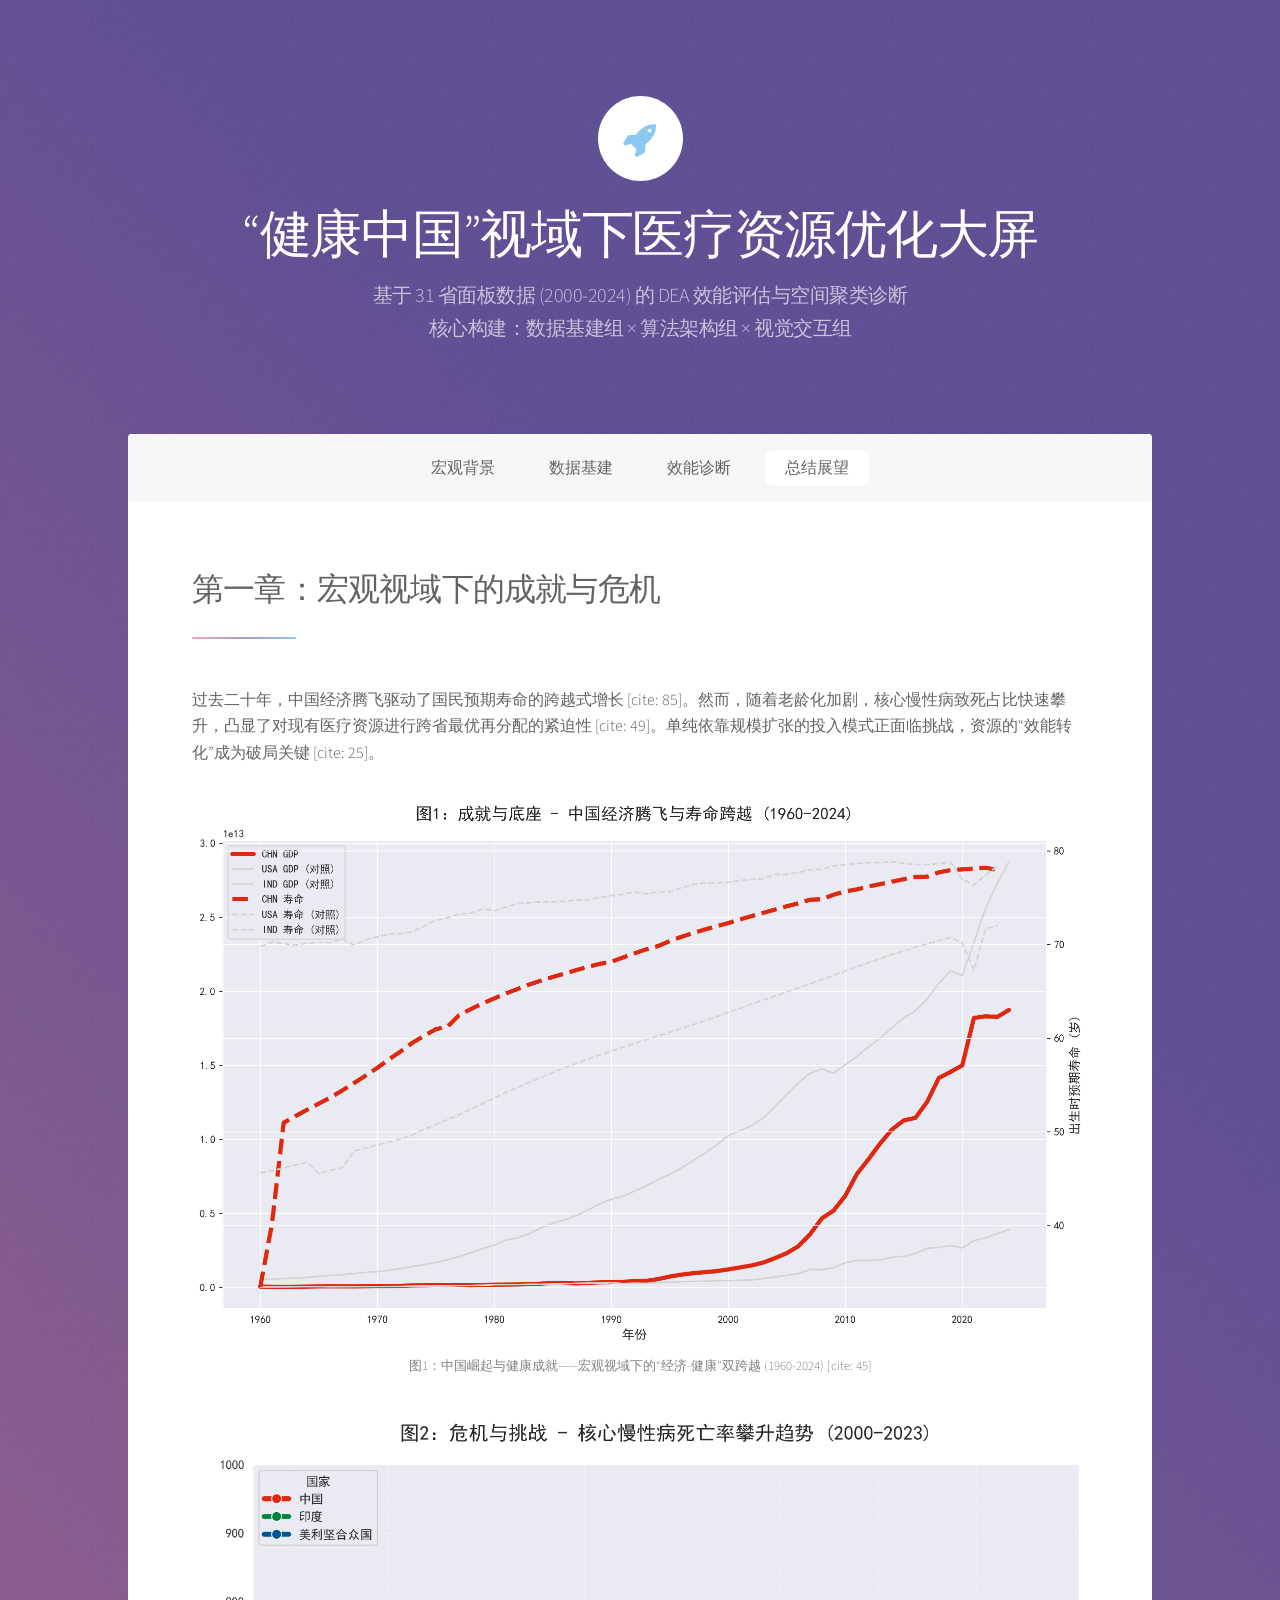
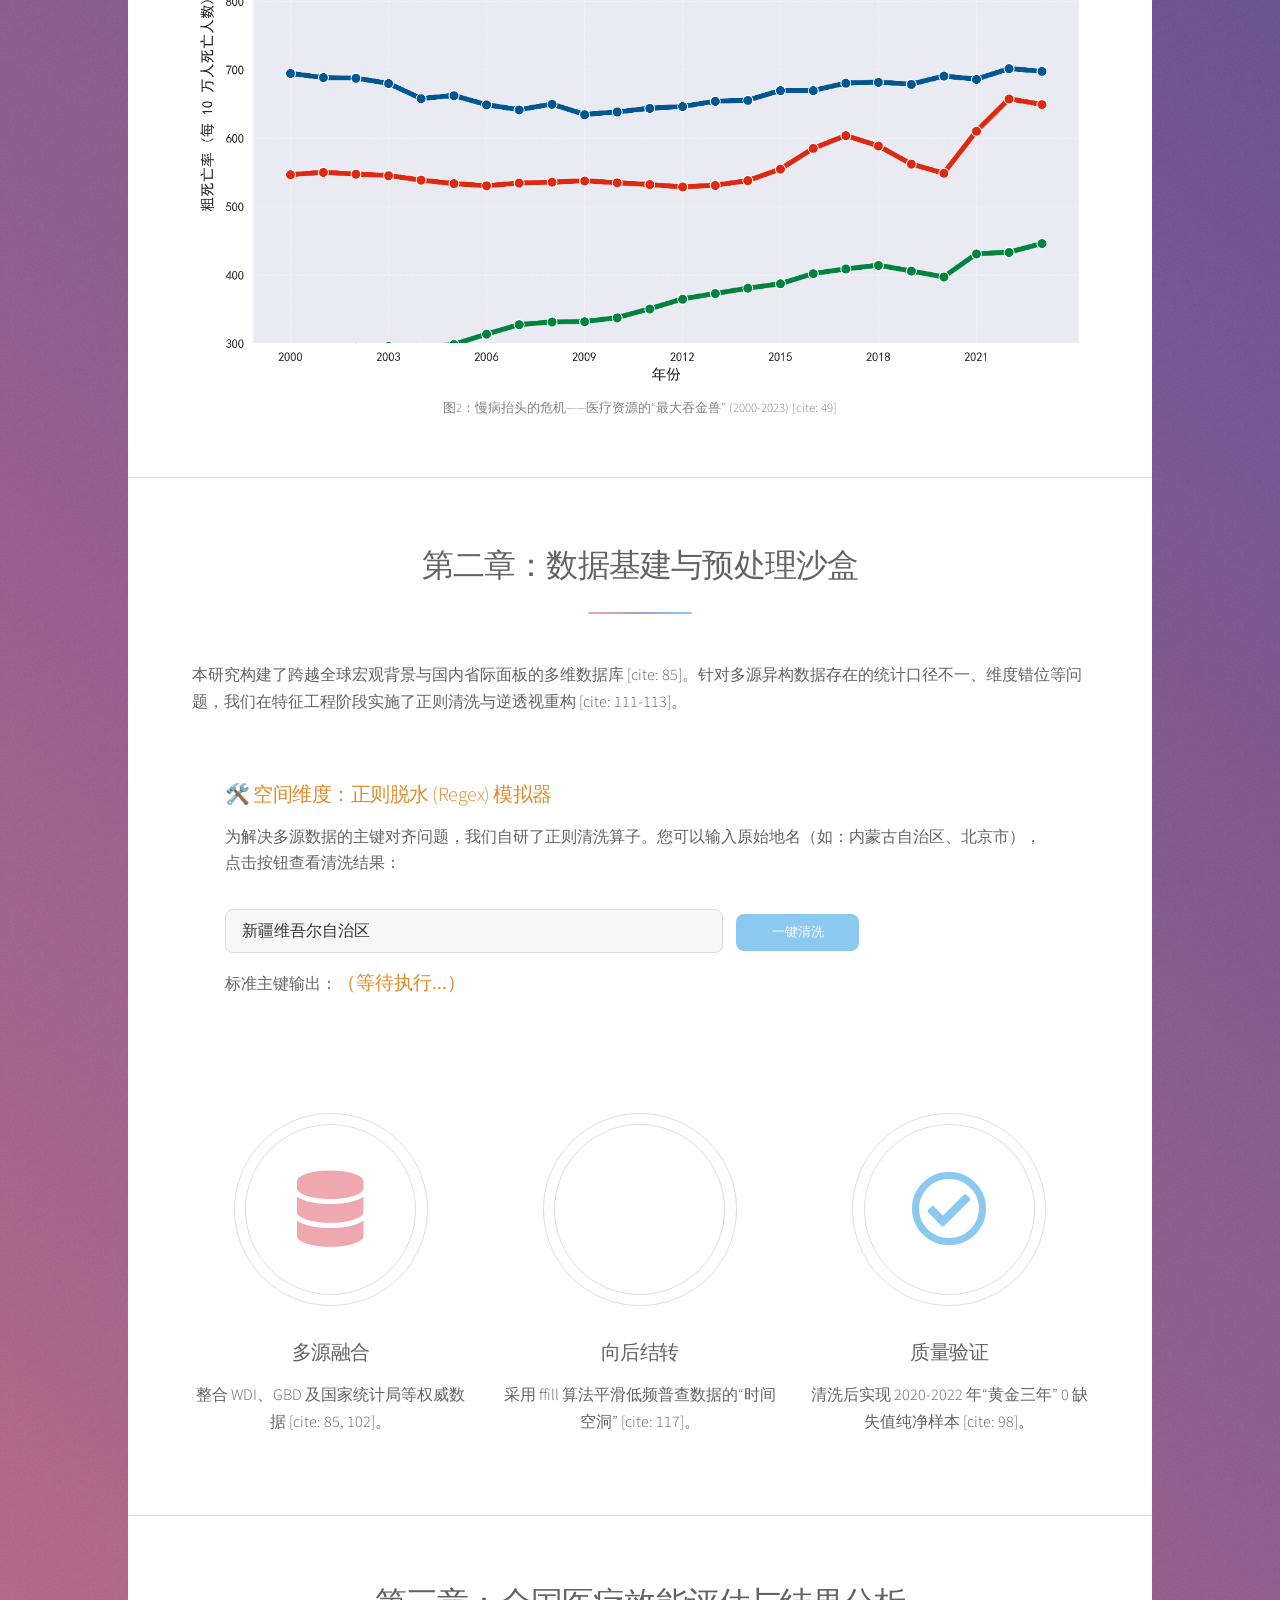
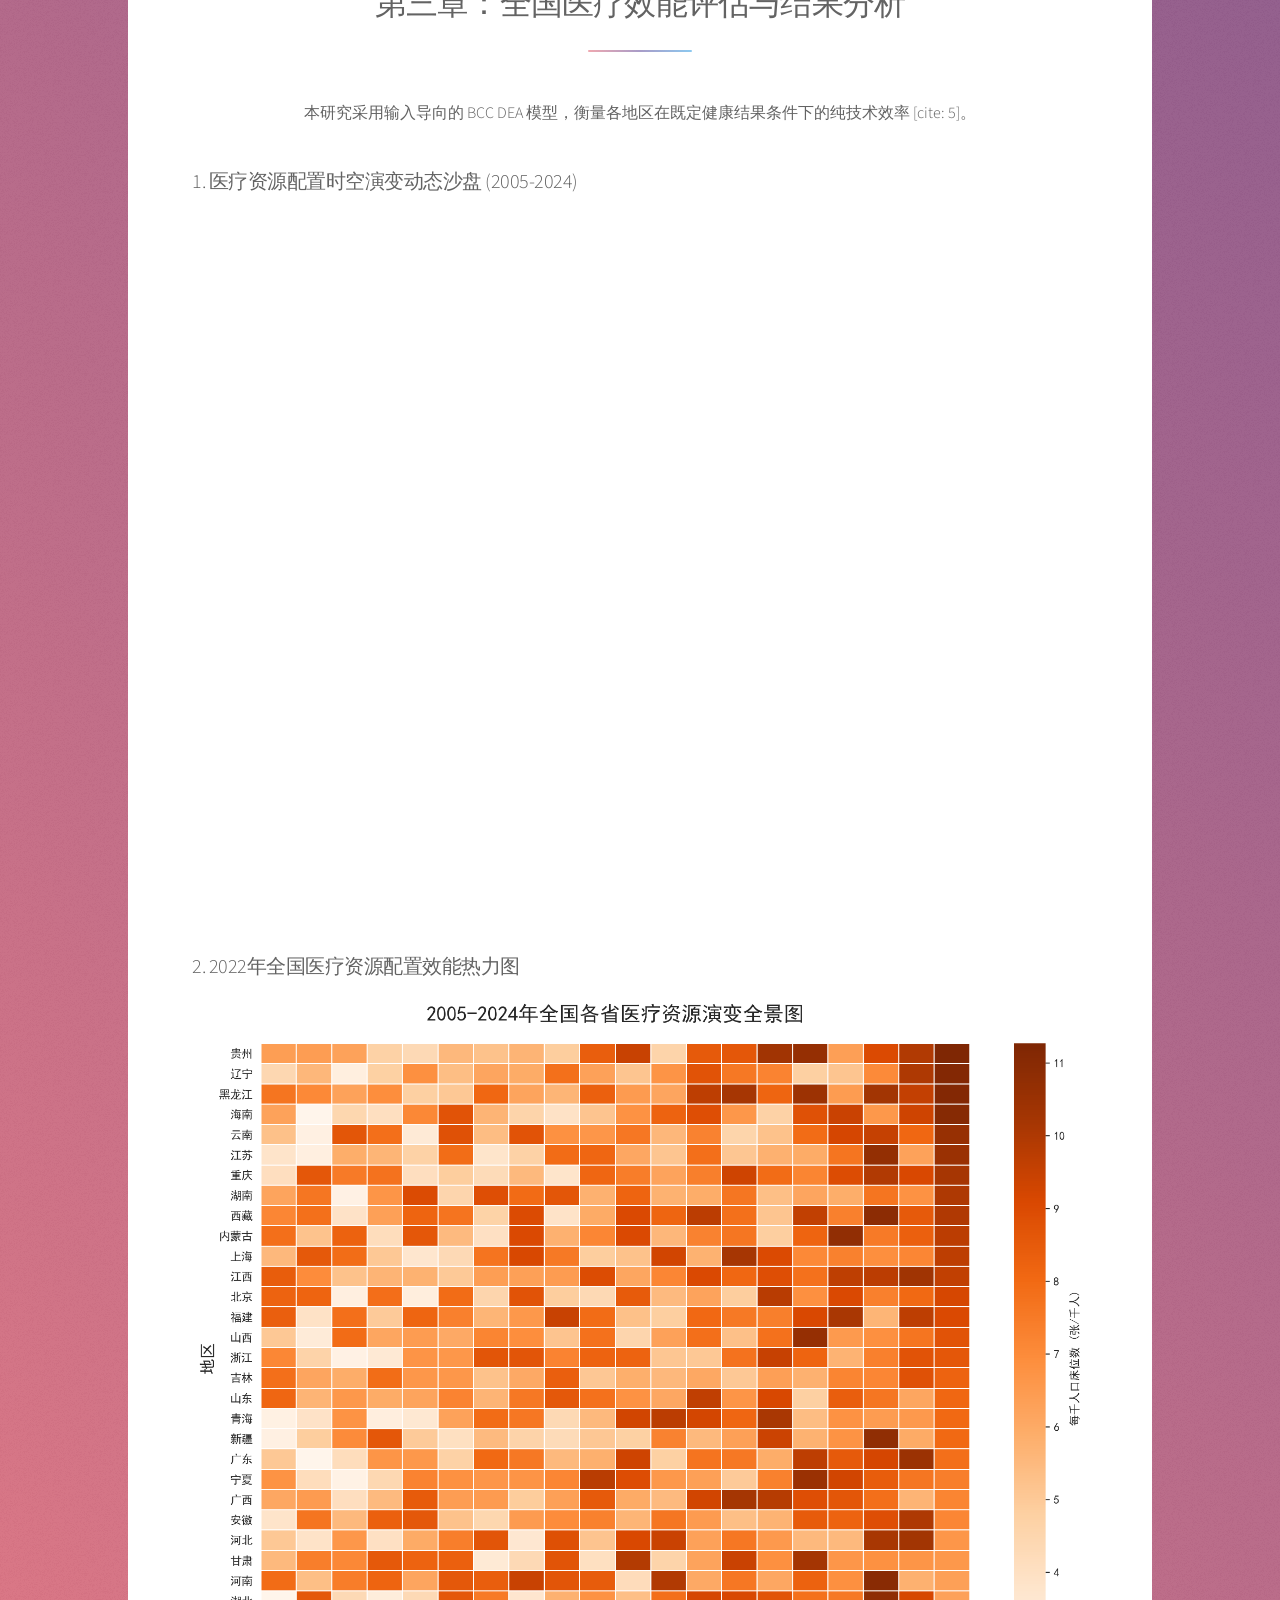
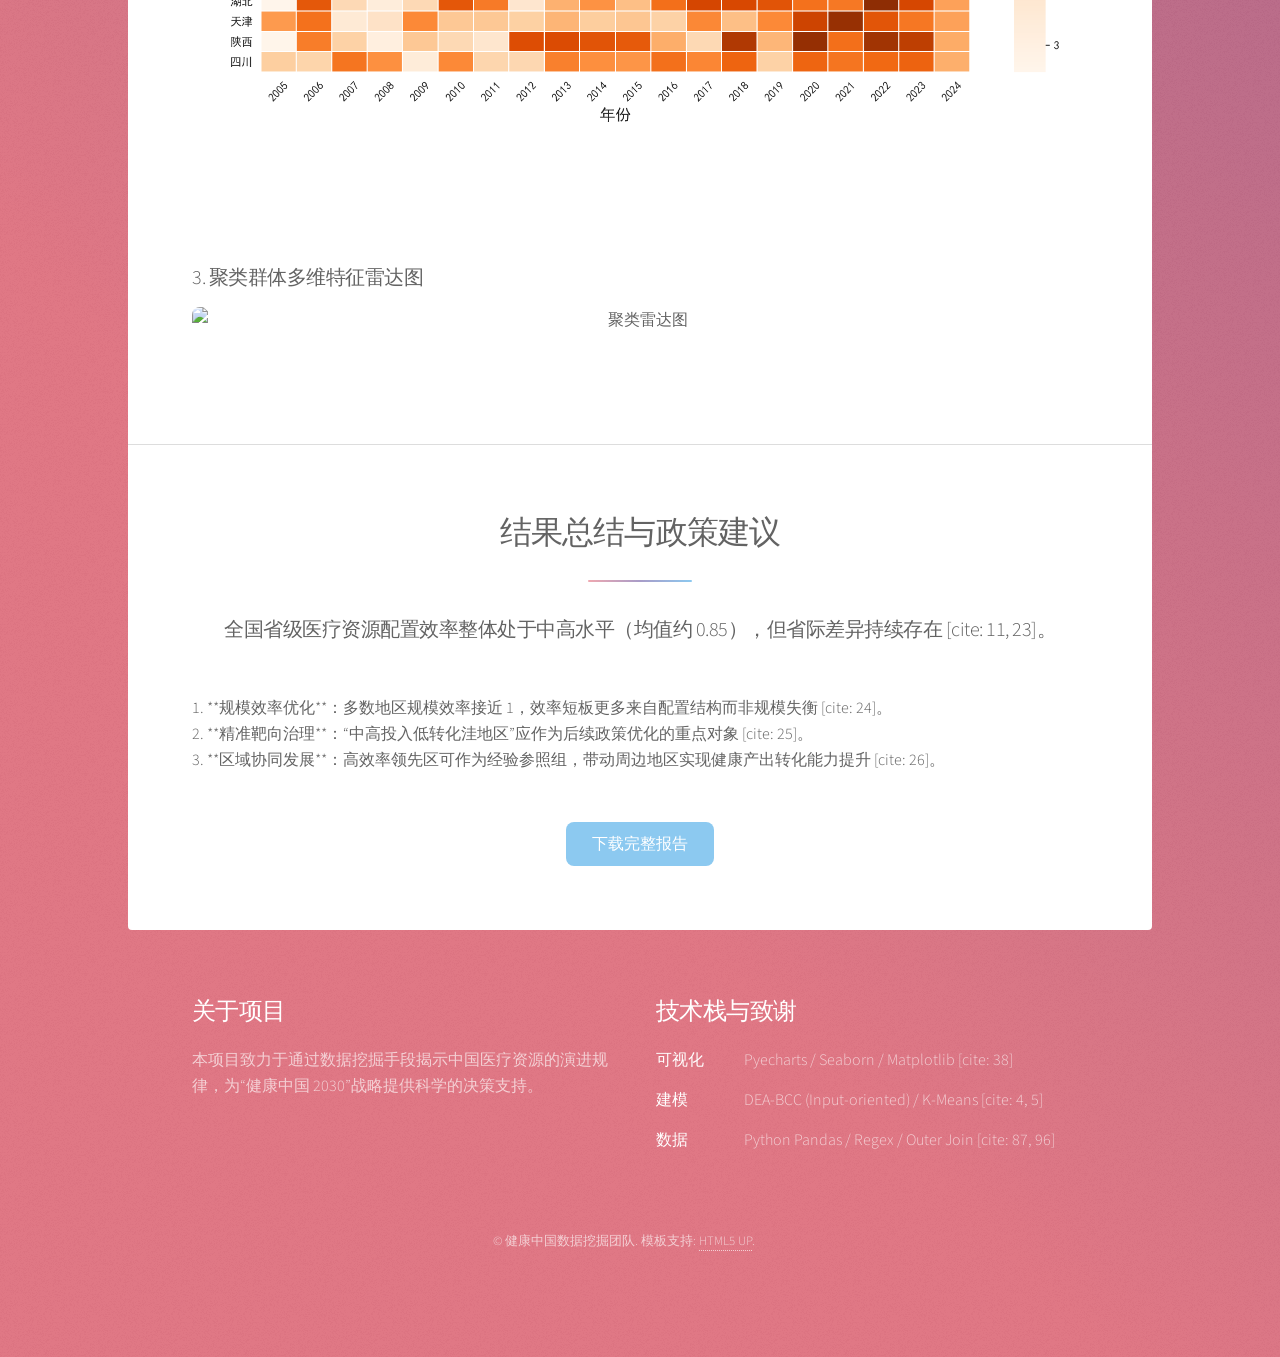
==== index.html @ 1adeb813 "Update index.html" ====
<!DOCTYPE HTML>
<html>
	<head>
		<title>“健康中国”医疗资源时空演变与效能大屏</title>
		<meta charset="utf-8" />
		<meta name="viewport" content="width=device-width, initial-scale=1, user-scalable=no" />
		<link rel="stylesheet" href="assets/css/main.css" />
		<noscript><link rel="stylesheet" href="assets/css/noscript.css" /></noscript>
	</head>
	<body class="is-preload">

		<div id="wrapper">

				<header id="header" class="alt">
						<span class="logo"><img src="images/logo.svg" alt="" /></span>
						<h1>“健康中国”视域下医疗资源优化大屏</h1>
						<p>基于 31 省面板数据 (2000-2024) 的 DEA 效能评估与空间聚类诊断<br />
						核心构建：数据基建组 × 算法架构组 × 视觉交互组</p>
					</header>

				<nav id="nav">
						<ul>
							<li><a href="#intro" class="active">宏观背景</a></li>
							<li><a href="#first">数据基建</a></li>
							<li><a href="#second">效能诊断</a></li>
							<li><a href="#cta">总结展望</a></li>
						</ul>
					</nav>

				<div id="main">

						<section id="intro" class="main">
								<header class="major">
									<h2>第一章：宏观视域下的成就与危机</h2>
								</header>
								<p>过去二十年，中国经济腾飞驱动了国民预期寿命的跨越式增长 [cite: 85]。然而，随着老龄化加剧，核心慢性病致死占比快速攀升，凸显了对现有医疗资源进行跨省最优再分配的紧迫性 [cite: 49]。单纯依靠规模扩张的投入模式正面临挑战，资源的“效能转化”成为破局关键 [cite: 25]。</p>
								
								<span class="image fit" style="margin-bottom: 0.5em;"><img src="images/picture1_achievement_foundation_final.png" alt="中国经济腾飞与寿命跨越" /></span>
								<p style="font-size: 0.8em; color: gray; text-align: center; margin-bottom: 3em;">图1：中国崛起与健康成就——宏观视域下的“经济-健康”双跨越 (1960-2024) [cite: 45]</p>
								
								<span class="image fit" style="margin-bottom: 0.5em;"><img src="images/picture2_final.png" alt="慢病占比趋势" /></span>
								<p style="font-size: 0.8em; color: gray; text-align: center;">图2：慢病抬头的危机——医疗资源的“最大吞金兽” (2000-2023) [cite: 49]</p>
							</section>

						<section id="first" class="main special">
								<header class="major">
									<h2>第二章：数据基建与预处理沙盒</h2>
								</header>
								<p style="text-align: left;">本研究构建了跨越全球宏观背景与国内省际面板的多维数据库 [cite: 85]。针对多源异构数据存在的统计口径不一、维度错位等问题，我们在特征工程阶段实施了正则清洗与逆透视重构 [cite: 111-113]。</p>
								
								<div style="background: rgba(255,255,255,0.05); padding: 2em; border-radius: 8px; text-align: left; border: 1px solid rgba(255,255,255,0.1); margin-bottom: 3em;">
									<h3 style="color: #e28a2b;">🛠️ 空间维度：正则脱水 (Regex) 模拟器</h3>
									<p>为解决多源数据的主键对齐问题，我们自研了正则清洗算子。您可以输入原始地名（如：内蒙古自治区、北京市），点击按钮查看清洗结果：</p>
									<input type="text" id="regionInput" value="新疆维吾尔自治区" style="width: 60%; display: inline-block; margin-right: 10px; color: #333;">
									<button onclick="cleanRegion()" class="button primary">一键清洗</button>
									<p style="margin-top: 15px;">标准主键输出：<strong id="regionOutput" style="color: #e28a2b; font-size: 1.2em;">（等待执行...）</strong></p>
								</div>
								<script>
									function cleanRegion() {
										let input = document.getElementById('regionInput').value;
										let output = input.replace(/(维吾尔|壮族|回族)?(自治区|省|市)$/, '');
										document.getElementById('regionOutput').innerText = output;
									}
								</script>

								<ul class="features">
									<li>
										<span class="icon solid major style1 fa-database"></span>
										<h3>多源融合</h3>
										<p>整合 WDI、GBD 及国家统计局等权威数据 [cite: 85, 102]。</p>
									</li>
									<li>
										<span class="icon major style3 fa-broom"></span>
										<h3>向后结转</h3>
										<p>采用 ffill 算法平滑低频普查数据的“时间空洞” [cite: 117]。</p>
									</li>
									<li>
										<span class="icon major style5 fa-check-circle"></span>
										<h3>质量验证</h3>
										<p>清洗后实现 2020-2022 年“黄金三年” 0 缺失值纯净样本 [cite: 98]。</p>
									</li>
								</ul>
							</section>

						<section id="second" class="main special">
								<header class="major">
									<h2>第三章：全国医疗效能评估与结果分析</h2>
								</header>
								<p>本研究采用输入导向的 BCC DEA 模型，衡量各地区在既定健康结果条件下的纯技术效率 [cite: 5]。</p>

								<h3 style="text-align: left; margin-top: 2em;">1. 医疗资源配置时空演变动态沙盘 (2005-2024)</h3>
								<p style="text-align: left; font-size: 0.9em; color: rgba(255,255,255,0.6);">注：请点击下方播放按钮查看近二十年各省卫生人员与床位配置的扩张轨迹 [cite: 63, 71]。</p>
								<iframe src="picture3_dynamic_map.html" width="100%" height="600px" style="border: 1px solid rgba(255,255,255,0.1); border-radius: 8px;"></iframe>

								<h3 style="text-align: left; margin-top: 4em;">2. 2022年全国医疗资源配置效能热力图</h3>
								<span class="image fit"><img src="images/medical_resource_heatmap.png" alt="全国效能热力地图" /></span>
								<p style="font-size: 0.8em; color: rgba(255,255,255,0.6); text-align: center;">图5：全国各省医疗卫生资源配置效能热力地图 [cite: 78]</p>

								<h3 style="text-align: left; margin-top: 4em;">3. 聚类群体多维特征雷达图</h3>
								<span class="image fit"><img src="images/Chart5_cluster_radar_colored.jpg" alt="聚类雷达图" /></span>
								<p style="font-size: 0.8em; color: rgba(255,255,255,0.6); text-align: center;">图6：各聚类群体医疗资源效能多维特征对比雷达图 [cite: 82]</p>
							</section>

						<section id="cta" class="main special">
								<header class="major">
									<h2>结果总结与政策建议</h2>
									<p>全国省级医疗资源配置效率整体处于中高水平（均值约 0.85），但省际差异持续存在 [cite: 11, 23]。</p>
								</header>
								<p style="text-align: left;">1. **规模效率优化**：多数地区规模效率接近 1，效率短板更多来自配置结构而非规模失衡 [cite: 24]。<br />
								   2. **精准靶向治理**：“中高投入低转化洼地区”应作为后续政策优化的重点对象 [cite: 25]。<br />
								   3. **区域协同发展**：高效率领先区可作为经验参照组，带动周边地区实现健康产出转化能力提升 [cite: 26]。</p>
								<footer class="major">
									<ul class="actions special">
										<li><a href="#" class="button primary">下载完整报告</a></li>
									</ul>
								</footer>
							</section>

					</div>

				<footer id="footer">
						<section>
							<h2>关于项目</h2>
							<p>本项目致力于通过数据挖掘手段揭示中国医疗资源的演进规律，为“健康中国 2030”战略提供科学的决策支持。</p>
						</section>
						<section>
							<h2>技术栈与致谢</h2>
							<dl class="alt">
								<dt>可视化</dt>
								<dd>Pyecharts / Seaborn / Matplotlib [cite: 38]</dd>
								<dt>建模</dt>
								<dd>DEA-BCC (Input-oriented) / K-Means [cite: 4, 5]</dd>
								<dt>数据</dt>
								<dd>Python Pandas / Regex / Outer Join [cite: 87, 96]</dd>
							</dl>
						</section>
						<p class="copyright">&copy; 健康中国数据挖掘团队. 模板支持: <a href="https://html5up.net">HTML5 UP</a>.</p>
					</footer>

			</div>

		<script src="assets/js/jquery.min.js"></script>
			<script src="assets/js/jquery.scrollex.min.js"></script>
			<script src="assets/js/jquery.scrolly.min.js"></script>
			<script src="assets/js/browser.min.js"></script>
			<script src="assets/js/breakpoints.min.js"></script>
			<script src="assets/js/util.js"></script>
			<script src="assets/js/main.js"></script>

	</body>
</html>
---- assets/css/main.css ----
@import url(fontawesome-all.min.css);
@import 'https://fonts.googleapis.com/css?family=Source+Sans+Pro:300,400';

/*
	Stellar by HTML5 UP
	html5up.net | @ajlkn
	Free for personal and commercial use under the CCA 3.0 license (html5up.net/license)
*/

html, body, div, span, applet, object,
iframe, h1, h2, h3, h4, h5, h6, p, blockquote,
pre, a, abbr, acronym, address, big, cite,
code, del, dfn, em, img, ins, kbd, q, s, samp,
small, strike, strong, sub, sup, tt, var, b,
u, i, center, dl, dt, dd, ol, ul, li, fieldset,
form, label, legend, table, caption, tbody,
tfoot, thead, tr, th, td, article, aside,
canvas, details, embed, figure, figcaption,
footer, header, hgroup, menu, nav, output, ruby,
section, summary, time, mark, audio, video {
	margin: 0;
	padding: 0;
	border: 0;
	font-size: 100%;
	font: inherit;
	vertical-align: baseline;}

article, aside, details, figcaption, figure,
footer, header, hgroup, menu, nav, section {
	display: block;}

body {
	line-height: 1;
}

ol, ul {
	list-style: none;
}

blockquote, q {
	quotes: none;
}

	blockquote:before, blockquote:after, q:before, q:after {
		content: '';
		content: none;
	}

table {
	border-collapse: collapse;
	border-spacing: 0;
}

body {
	-webkit-text-size-adjust: none;
}

mark {
	background-color: transparent;
	color: inherit;
}

input::-moz-focus-inner {
	border: 0;
	padding: 0;
}

input, select, textarea {
	-moz-appearance: none;
	-webkit-appearance: none;
	-ms-appearance: none;
	appearance: none;
}

/* Basic */

	@-ms-viewport {
		width: device-width;
	}

	body {
		-ms-overflow-style: scrollbar;
	}

	@media screen and (max-width: 480px) {

		html, body {
			min-width: 320px;
		}

	}

	html {
		box-sizing: border-box;
	}

	*, *:before, *:after {
		box-sizing: inherit;
	}

	body {
		background-color: #935d8c;
		background-image: url("images/overlay.png"), -moz-linear-gradient(45deg, #e37682 15%, #5f4d93 85%);
		background-image: url("images/overlay.png"), -webkit-linear-gradient(45deg, #e37682 15%, #5f4d93 85%);
		background-image: url("images/overlay.png"), -ms-linear-gradient(45deg, #e37682 15%, #5f4d93 85%);
		background-image: url("images/overlay.png"), linear-gradient(45deg, #e37682 15%, #5f4d93 85%);
	}

		body.is-preload *, body.is-preload *:before, body.is-preload *:after {
			-moz-animation: none !important;
			-webkit-animation: none !important;
			-ms-animation: none !important;
			animation: none !important;
			-moz-transition: none !important;
			-webkit-transition: none !important;
			-ms-transition: none !important;
			transition: none !important;
		}

/* Type */

	body {
		background-color: #935d8c;
		color: rgba(255, 255, 255, 0.65);
	}

	body, input, select, textarea {
		font-family: "Source Sans Pro", Helvetica, sans-serif;
		font-size: 17pt;
		font-weight: 300;
		line-height: 1.65;
	}

		@media screen and (max-width: 1680px) {

			body, input, select, textarea {
				font-size: 14pt;
			}

		}

		@media screen and (max-width: 1280px) {

			body, input, select, textarea {
				font-size: 12pt;
			}

		}

		@media screen and (max-width: 360px) {

			body, input, select, textarea {
				font-size: 11pt;
			}

		}

	a {
		-moz-transition: color 0.2s ease, border-bottom 0.2s ease;
		-webkit-transition: color 0.2s ease, border-bottom 0.2s ease;
		-ms-transition: color 0.2s ease, border-bottom 0.2s ease;
		transition: color 0.2s ease, border-bottom 0.2s ease;
		text-decoration: none;
		border-bottom: dotted 1px;
		color: inherit;
	}

		a:hover {
			border-bottom-color: transparent;
		}

	strong, b {
		font-weight: 400;
	}

	em, i {
		font-style: italic;
	}

	p {
		margin: 0 0 2em 0;
	}

		p.content {
			-moz-columns: 20em 2;
			-webkit-columns: 20em 2;
			-ms-columns: 20em 2;
			columns: 20em 2;
			-moz-column-gap: 2em;
			-webkit-column-gap: 2em;
			-ms-column-gap: 2em;
			column-gap: 2em;
			text-align: justify;
		}

	h1, h2, h3, h4, h5, h6 {
		font-weight: 300;
		line-height: 1.5;
		margin: 0 0 0.7em 0;
		letter-spacing: -0.025em;
	}

		h1 a, h2 a, h3 a, h4 a, h5 a, h6 a {
			color: inherit;
			text-decoration: none;
		}

	h1 {
		font-size: 2.5em;
		line-height: 1.2;
	}

	h2 {
		font-size: 1.5em;
	}

	h3 {
		font-size: 1.25em;
	}

	h4 {
		font-size: 1.1em;
	}

	h5 {
		font-size: 0.9em;
	}

	h6 {
		font-size: 0.7em;
	}

	@media screen and (max-width: 736px) {

		h1 {
			font-size: 2em;
		}

	}

	sub {
		font-size: 0.8em;
		position: relative;
		top: 0.5em;
	}

	sup {
		font-size: 0.8em;
		position: relative;
		top: -0.5em;
	}

	blockquote {
		border-left: solid 4px;
		font-style: italic;
		margin: 0 0 2em 0;
		padding: 0.5em 0 0.5em 2em;
	}

	code {
		border-radius: 8px;
		border: solid 1px;
		font-family: "Courier New", monospace;
		font-size: 0.9em;
		margin: 0 0.25em;
		padding: 0.25em 0.65em;
	}

	pre {
		-webkit-overflow-scrolling: touch;
		font-family: "Courier New", monospace;
		font-size: 0.9em;
		margin: 0 0 2em 0;
	}

		pre code {
			display: block;
			line-height: 1.75;
			padding: 1em 1.5em;
			overflow-x: auto;
		}

	hr {
		border: 0;
		border-bottom: solid 1px;
		margin: 2em 0;
	}

		hr.major {
			margin: 3em 0;
		}

	.align-left {
		text-align: left;
	}

	.align-center {
		text-align: center;
	}

	.align-right {
		text-align: right;
	}

	input, select, textarea {
		color: #ffffff;
	}

	a:hover {
		color: #ffffff;
	}

	strong, b {
		color: #ffffff;
	}

	h1, h2, h3, h4, h5, h6 {
		color: #ffffff;
	}

	blockquote {
		border-left-color: rgba(255, 255, 255, 0.35);
	}

	code {
		background: rgba(255, 255, 255, 0.075);
		border-color: rgba(255, 255, 255, 0.35);
	}

	hr {
		border-bottom-color: rgba(255, 255, 255, 0.35);
	}

/* Row */

	.row {
		display: flex;
		flex-wrap: wrap;
		box-sizing: border-box;
		align-items: stretch;
	}

		.row > * {
			box-sizing: border-box;
		}

		.row.gtr-uniform > * > :last-child {
			margin-bottom: 0;
		}

		.row.aln-left {
			justify-content: flex-start;
		}

		.row.aln-center {
			justify-content: center;
		}

		.row.aln-right {
			justify-content: flex-end;
		}

		.row.aln-top {
			align-items: flex-start;
		}

		.row.aln-middle {
			align-items: center;
		}

		.row.aln-bottom {
			align-items: flex-end;
		}

		.row > .imp {
			order: -1;
		}

		.row > .col-1 {
			width: 8.33333%;
		}

		.row > .off-1 {
			margin-left: 8.33333%;
		}

		.row > .col-2 {
			width: 16.66667%;
		}

		.row > .off-2 {
			margin-left: 16.66667%;
		}

		.row > .col-3 {
			width: 25%;
		}

		.row > .off-3 {
			margin-left: 25%;
		}

		.row > .col-4 {
			width: 33.33333%;
		}

		.row > .off-4 {
			margin-left: 33.33333%;
		}

		.row > .col-5 {
			width: 41.66667%;
		}

		.row > .off-5 {
			margin-left: 41.66667%;
		}

		.row > .col-6 {
			width: 50%;
		}

		.row > .off-6 {
			margin-left: 50%;
		}

		.row > .col-7 {
			width: 58.33333%;
		}

		.row > .off-7 {
			margin-left: 58.33333%;
		}

		.row > .col-8 {
			width: 66.66667%;
		}

		.row > .off-8 {
			margin-left: 66.66667%;
		}

		.row > .col-9 {
			width: 75%;
		}

		.row > .off-9 {
			margin-left: 75%;
		}

		.row > .col-10 {
			width: 83.33333%;
		}

		.row > .off-10 {
			margin-left: 83.33333%;
		}

		.row > .col-11 {
			width: 91.66667%;
		}

		.row > .off-11 {
			margin-left: 91.66667%;
		}

		.row > .col-12 {
			width: 100%;
		}

		.row > .off-12 {
			margin-left: 100%;
		}

		.row.gtr-0 {
			margin-top: 0;
			margin-left: 0em;
		}

			.row.gtr-0 > * {
				padding: 0 0 0 0em;
			}

			.row.gtr-0.gtr-uniform {
				margin-top: 0em;
			}

				.row.gtr-0.gtr-uniform > * {
					padding-top: 0em;
				}

		.row.gtr-25 {
			margin-top: 0;
			margin-left: -0.375em;
		}

			.row.gtr-25 > * {
				padding: 0 0 0 0.375em;
			}

			.row.gtr-25.gtr-uniform {
				margin-top: -0.375em;
			}

				.row.gtr-25.gtr-uniform > * {
					padding-top: 0.375em;
				}

		.row.gtr-50 {
			margin-top: 0;
			margin-left: -0.75em;
		}

			.row.gtr-50 > * {
				padding: 0 0 0 0.75em;
			}

			.row.gtr-50.gtr-uniform {
				margin-top: -0.75em;
			}

				.row.gtr-50.gtr-uniform > * {
					padding-top: 0.75em;
				}

		.row {
			margin-top: 0;
			margin-left: -1.5em;
		}

			.row > * {
				padding: 0 0 0 1.5em;
			}

			.row.gtr-uniform {
				margin-top: -1.5em;
			}

				.row.gtr-uniform > * {
					padding-top: 1.5em;
				}

		.row.gtr-150 {
			margin-top: 0;
			margin-left: -2.25em;
		}

			.row.gtr-150 > * {
				padding: 0 0 0 2.25em;
			}

			.row.gtr-150.gtr-uniform {
				margin-top: -2.25em;
			}

				.row.gtr-150.gtr-uniform > * {
					padding-top: 2.25em;
				}

		.row.gtr-200 {
			margin-top: 0;
			margin-left: -3em;
		}

			.row.gtr-200 > * {
				padding: 0 0 0 3em;
			}

			.row.gtr-200.gtr-uniform {
				margin-top: -3em;
			}

				.row.gtr-200.gtr-uniform > * {
					padding-top: 3em;
				}

		@media screen and (max-width: 1680px) {

			.row {
				display: flex;
				flex-wrap: wrap;
				box-sizing: border-box;
				align-items: stretch;
			}

				.row > * {
					box-sizing: border-box;
				}

				.row.gtr-uniform > * > :last-child {
					margin-bottom: 0;
				}

				.row.aln-left {
					justify-content: flex-start;
				}

				.row.aln-center {
					justify-content: center;
				}

				.row.aln-right {
					justify-content: flex-end;
				}

				.row.aln-top {
					align-items: flex-start;
				}

				.row.aln-middle {
					align-items: center;
				}

				.row.aln-bottom {
					align-items: flex-end;
				}

				.row > .imp-xlarge {
					order: -1;
				}

				.row > .col-1-xlarge {
					width: 8.33333%;
				}

				.row > .off-1-xlarge {
					margin-left: 8.33333%;
				}

				.row > .col-2-xlarge {
					width: 16.66667%;
				}

				.row > .off-2-xlarge {
					margin-left: 16.66667%;
				}

				.row > .col-3-xlarge {
					width: 25%;
				}

				.row > .off-3-xlarge {
					margin-left: 25%;
				}

				.row > .col-4-xlarge {
					width: 33.33333%;
				}

				.row > .off-4-xlarge {
					margin-left: 33.33333%;
				}

				.row > .col-5-xlarge {
					width: 41.66667%;
				}

				.row > .off-5-xlarge {
					margin-left: 41.66667%;
				}

				.row > .col-6-xlarge {
					width: 50%;
				}

				.row > .off-6-xlarge {
					margin-left: 50%;
				}

				.row > .col-7-xlarge {
					width: 58.33333%;
				}

				.row > .off-7-xlarge {
					margin-left: 58.33333%;
				}

				.row > .col-8-xlarge {
					width: 66.66667%;
				}

				.row > .off-8-xlarge {
					margin-left: 66.66667%;
				}

				.row > .col-9-xlarge {
					width: 75%;
				}

				.row > .off-9-xlarge {
					margin-left: 75%;
				}

				.row > .col-10-xlarge {
					width: 83.33333%;
				}

				.row > .off-10-xlarge {
					margin-left: 83.33333%;
				}

				.row > .col-11-xlarge {
					width: 91.66667%;
				}

				.row > .off-11-xlarge {
					margin-left: 91.66667%;
				}

				.row > .col-12-xlarge {
					width: 100%;
				}

				.row > .off-12-xlarge {
					margin-left: 100%;
				}

				.row.gtr-0 {
					margin-top: 0;
					margin-left: 0em;
				}

					.row.gtr-0 > * {
						padding: 0 0 0 0em;
					}

					.row.gtr-0.gtr-uniform {
						margin-top: 0em;
					}

						.row.gtr-0.gtr-uniform > * {
							padding-top: 0em;
						}

				.row.gtr-25 {
					margin-top: 0;
					margin-left: -0.375em;
				}

					.row.gtr-25 > * {
						padding: 0 0 0 0.375em;
					}

					.row.gtr-25.gtr-uniform {
						margin-top: -0.375em;
					}

						.row.gtr-25.gtr-uniform > * {
							padding-top: 0.375em;
						}

				.row.gtr-50 {
					margin-top: 0;
					margin-left: -0.75em;
				}

					.row.gtr-50 > * {
						padding: 0 0 0 0.75em;
					}

					.row.gtr-50.gtr-uniform {
						margin-top: -0.75em;
					}

						.row.gtr-50.gtr-uniform > * {
							padding-top: 0.75em;
						}

				.row {
					margin-top: 0;
					margin-left: -1.5em;
				}

					.row > * {
						padding: 0 0 0 1.5em;
					}

					.row.gtr-uniform {
						margin-top: -1.5em;
					}

						.row.gtr-uniform > * {
							padding-top: 1.5em;
						}

				.row.gtr-150 {
					margin-top: 0;
					margin-left: -2.25em;
				}

					.row.gtr-150 > * {
						padding: 0 0 0 2.25em;
					}

					.row.gtr-150.gtr-uniform {
						margin-top: -2.25em;
					}

						.row.gtr-150.gtr-uniform > * {
							padding-top: 2.25em;
						}

				.row.gtr-200 {
					margin-top: 0;
					margin-left: -3em;
				}

					.row.gtr-200 > * {
						padding: 0 0 0 3em;
					}

					.row.gtr-200.gtr-uniform {
						margin-top: -3em;
					}

						.row.gtr-200.gtr-uniform > * {
							padding-top: 3em;
						}

		}

		@media screen and (max-width: 1280px) {

			.row {
				display: flex;
				flex-wrap: wrap;
				box-sizing: border-box;
				align-items: stretch;
			}

				.row > * {
					box-sizing: border-box;
				}

				.row.gtr-uniform > * > :last-child {
					margin-bottom: 0;
				}

				.row.aln-left {
					justify-content: flex-start;
				}

				.row.aln-center {
					justify-content: center;
				}

				.row.aln-right {
					justify-content: flex-end;
				}

				.row.aln-top {
					align-items: flex-start;
				}

				.row.aln-middle {
					align-items: center;
				}

				.row.aln-bottom {
					align-items: flex-end;
				}

				.row > .imp-large {
					order: -1;
				}

				.row > .col-1-large {
					width: 8.33333%;
				}

				.row > .off-1-large {
					margin-left: 8.33333%;
				}

				.row > .col-2-large {
					width: 16.66667%;
				}

				.row > .off-2-large {
					margin-left: 16.66667%;
				}

				.row > .col-3-large {
					width: 25%;
				}

				.row > .off-3-large {
					margin-left: 25%;
				}

				.row > .col-4-large {
					width: 33.33333%;
				}

				.row > .off-4-large {
					margin-left: 33.33333%;
				}

				.row > .col-5-large {
					width: 41.66667%;
				}

				.row > .off-5-large {
					margin-left: 41.66667%;
				}

				.row > .col-6-large {
					width: 50%;
				}

				.row > .off-6-large {
					margin-left: 50%;
				}

				.row > .col-7-large {
					width: 58.33333%;
				}

				.row > .off-7-large {
					margin-left: 58.33333%;
				}

				.row > .col-8-large {
					width: 66.66667%;
				}

				.row > .off-8-large {
					margin-left: 66.66667%;
				}

				.row > .col-9-large {
					width: 75%;
				}

				.row > .off-9-large {
					margin-left: 75%;
				}

				.row > .col-10-large {
					width: 83.33333%;
				}

				.row > .off-10-large {
					margin-left: 83.33333%;
				}

				.row > .col-11-large {
					width: 91.66667%;
				}

				.row > .off-11-large {
					margin-left: 91.66667%;
				}

				.row > .col-12-large {
					width: 100%;
				}

				.row > .off-12-large {
					margin-left: 100%;
				}

				.row.gtr-0 {
					margin-top: 0;
					margin-left: 0em;
				}

					.row.gtr-0 > * {
						padding: 0 0 0 0em;
					}

					.row.gtr-0.gtr-uniform {
						margin-top: 0em;
					}

						.row.gtr-0.gtr-uniform > * {
							padding-top: 0em;
						}

				.row.gtr-25 {
					margin-top: 0;
					margin-left: -0.375em;
				}

					.row.gtr-25 > * {
						padding: 0 0 0 0.375em;
					}

					.row.gtr-25.gtr-uniform {
						margin-top: -0.375em;
					}

						.row.gtr-25.gtr-uniform > * {
							padding-top: 0.375em;
						}

				.row.gtr-50 {
					margin-top: 0;
					margin-left: -0.75em;
				}

					.row.gtr-50 > * {
						padding: 0 0 0 0.75em;
					}

					.row.gtr-50.gtr-uniform {
						margin-top: -0.75em;
					}

						.row.gtr-50.gtr-uniform > * {
							padding-top: 0.75em;
						}

				.row {
					margin-top: 0;
					margin-left: -1.5em;
				}

					.row > * {
						padding: 0 0 0 1.5em;
					}

					.row.gtr-uniform {
						margin-top: -1.5em;
					}

						.row.gtr-uniform > * {
							padding-top: 1.5em;
						}

				.row.gtr-150 {
					margin-top: 0;
					margin-left: -2.25em;
				}

					.row.gtr-150 > * {
						padding: 0 0 0 2.25em;
					}

					.row.gtr-150.gtr-uniform {
						margin-top: -2.25em;
					}

						.row.gtr-150.gtr-uniform > * {
							padding-top: 2.25em;
						}

				.row.gtr-200 {
					margin-top: 0;
					margin-left: -3em;
				}

					.row.gtr-200 > * {
						padding: 0 0 0 3em;
					}

					.row.gtr-200.gtr-uniform {
						margin-top: -3em;
					}

						.row.gtr-200.gtr-uniform > * {
							padding-top: 3em;
						}

		}

		@media screen and (max-width: 980px) {

			.row {
				display: flex;
				flex-wrap: wrap;
				box-sizing: border-box;
				align-items: stretch;
			}

				.row > * {
					box-sizing: border-box;
				}

				.row.gtr-uniform > * > :last-child {
					margin-bottom: 0;
				}

				.row.aln-left {
					justify-content: flex-start;
				}

				.row.aln-center {
					justify-content: center;
				}

				.row.aln-right {
					justify-content: flex-end;
				}

				.row.aln-top {
					align-items: flex-start;
				}

				.row.aln-middle {
					align-items: center;
				}

				.row.aln-bottom {
					align-items: flex-end;
				}

				.row > .imp-medium {
					order: -1;
				}

				.row > .col-1-medium {
					width: 8.33333%;
				}

				.row > .off-1-medium {
					margin-left: 8.33333%;
				}

				.row > .col-2-medium {
					width: 16.66667%;
				}

				.row > .off-2-medium {
					margin-left: 16.66667%;
				}

				.row > .col-3-medium {
					width: 25%;
				}

				.row > .off-3-medium {
					margin-left: 25%;
				}

				.row > .col-4-medium {
					width: 33.33333%;
				}

				.row > .off-4-medium {
					margin-left: 33.33333%;
				}

				.row > .col-5-medium {
					width: 41.66667%;
				}

				.row > .off-5-medium {
					margin-left: 41.66667%;
				}

				.row > .col-6-medium {
					width: 50%;
				}

				.row > .off-6-medium {
					margin-left: 50%;
				}

				.row > .col-7-medium {
					width: 58.33333%;
				}

				.row > .off-7-medium {
					margin-left: 58.33333%;
				}

				.row > .col-8-medium {
					width: 66.66667%;
				}

				.row > .off-8-medium {
					margin-left: 66.66667%;
				}

				.row > .col-9-medium {
					width: 75%;
				}

				.row > .off-9-medium {
					margin-left: 75%;
				}

				.row > .col-10-medium {
					width: 83.33333%;
				}

				.row > .off-10-medium {
					margin-left: 83.33333%;
				}

				.row > .col-11-medium {
					width: 91.66667%;
				}

				.row > .off-11-medium {
					margin-left: 91.66667%;
				}

				.row > .col-12-medium {
					width: 100%;
				}

				.row > .off-12-medium {
					margin-left: 100%;
				}

				.row.gtr-0 {
					margin-top: 0;
					margin-left: 0em;
				}

					.row.gtr-0 > * {
						padding: 0 0 0 0em;
					}

					.row.gtr-0.gtr-uniform {
						margin-top: 0em;
					}

						.row.gtr-0.gtr-uniform > * {
							padding-top: 0em;
						}

				.row.gtr-25 {
					margin-top: 0;
					margin-left: -0.375em;
				}

					.row.gtr-25 > * {
						padding: 0 0 0 0.375em;
					}

					.row.gtr-25.gtr-uniform {
						margin-top: -0.375em;
					}

						.row.gtr-25.gtr-uniform > * {
							padding-top: 0.375em;
						}

				.row.gtr-50 {
					margin-top: 0;
					margin-left: -0.75em;
				}

					.row.gtr-50 > * {
						padding: 0 0 0 0.75em;
					}

					.row.gtr-50.gtr-uniform {
						margin-top: -0.75em;
					}

						.row.gtr-50.gtr-uniform > * {
							padding-top: 0.75em;
						}

				.row {
					margin-top: 0;
					margin-left: -1.5em;
				}

					.row > * {
						padding: 0 0 0 1.5em;
					}

					.row.gtr-uniform {
						margin-top: -1.5em;
					}

						.row.gtr-uniform > * {
							padding-top: 1.5em;
						}

				.row.gtr-150 {
					margin-top: 0;
					margin-left: -2.25em;
				}

					.row.gtr-150 > * {
						padding: 0 0 0 2.25em;
					}

					.row.gtr-150.gtr-uniform {
						margin-top: -2.25em;
					}

						.row.gtr-150.gtr-uniform > * {
							padding-top: 2.25em;
						}

				.row.gtr-200 {
					margin-top: 0;
					margin-left: -3em;
				}

					.row.gtr-200 > * {
						padding: 0 0 0 3em;
					}

					.row.gtr-200.gtr-uniform {
						margin-top: -3em;
					}

						.row.gtr-200.gtr-uniform > * {
							padding-top: 3em;
						}

		}

		@media screen and (max-width: 736px) {

			.row {
				display: flex;
				flex-wrap: wrap;
				box-sizing: border-box;
				align-items: stretch;
			}

				.row > * {
					box-sizing: border-box;
				}

				.row.gtr-uniform > * > :last-child {
					margin-bottom: 0;
				}

				.row.aln-left {
					justify-content: flex-start;
				}

				.row.aln-center {
					justify-content: center;
				}

				.row.aln-right {
					justify-content: flex-end;
				}

				.row.aln-top {
					align-items: flex-start;
				}

				.row.aln-middle {
					align-items: center;
				}

				.row.aln-bottom {
					align-items: flex-end;
				}

				.row > .imp-small {
					order: -1;
				}

				.row > .col-1-small {
					width: 8.33333%;
				}

				.row > .off-1-small {
					margin-left: 8.33333%;
				}

				.row > .col-2-small {
					width: 16.66667%;
				}

				.row > .off-2-small {
					margin-left: 16.66667%;
				}

				.row > .col-3-small {
					width: 25%;
				}

				.row > .off-3-small {
					margin-left: 25%;
				}

				.row > .col-4-small {
					width: 33.33333%;
				}

				.row > .off-4-small {
					margin-left: 33.33333%;
				}

				.row > .col-5-small {
					width: 41.66667%;
				}

				.row > .off-5-small {
					margin-left: 41.66667%;
				}

				.row > .col-6-small {
					width: 50%;
				}

				.row > .off-6-small {
					margin-left: 50%;
				}

				.row > .col-7-small {
					width: 58.33333%;
				}

				.row > .off-7-small {
					margin-left: 58.33333%;
				}

				.row > .col-8-small {
					width: 66.66667%;
				}

				.row > .off-8-small {
					margin-left: 66.66667%;
				}

				.row > .col-9-small {
					width: 75%;
				}

				.row > .off-9-small {
					margin-left: 75%;
				}

				.row > .col-10-small {
					width: 83.33333%;
				}

				.row > .off-10-small {
					margin-left: 83.33333%;
				}

				.row > .col-11-small {
					width: 91.66667%;
				}

				.row > .off-11-small {
					margin-left: 91.66667%;
				}

				.row > .col-12-small {
					width: 100%;
				}

				.row > .off-12-small {
					margin-left: 100%;
				}

				.row.gtr-0 {
					margin-top: 0;
					margin-left: 0em;
				}

					.row.gtr-0 > * {
						padding: 0 0 0 0em;
					}

					.row.gtr-0.gtr-uniform {
						margin-top: 0em;
					}

						.row.gtr-0.gtr-uniform > * {
							padding-top: 0em;
						}

				.row.gtr-25 {
					margin-top: 0;
					margin-left: -0.25em;
				}

					.row.gtr-25 > * {
						padding: 0 0 0 0.25em;
					}

					.row.gtr-25.gtr-uniform {
						margin-top: -0.25em;
					}

						.row.gtr-25.gtr-uniform > * {
							padding-top: 0.25em;
						}

				.row.gtr-50 {
					margin-top: 0;
					margin-left: -0.5em;
				}

					.row.gtr-50 > * {
						padding: 0 0 0 0.5em;
					}

					.row.gtr-50.gtr-uniform {
						margin-top: -0.5em;
					}

						.row.gtr-50.gtr-uniform > * {
							padding-top: 0.5em;
						}

				.row {
					margin-top: 0;
					margin-left: -1em;
				}

					.row > * {
						padding: 0 0 0 1em;
					}

					.row.gtr-uniform {
						margin-top: -1em;
					}

						.row.gtr-uniform > * {
							padding-top: 1em;
						}

				.row.gtr-150 {
					margin-top: 0;
					margin-left: -1.5em;
				}

					.row.gtr-150 > * {
						padding: 0 0 0 1.5em;
					}

					.row.gtr-150.gtr-uniform {
						margin-top: -1.5em;
					}

						.row.gtr-150.gtr-uniform > * {
							padding-top: 1.5em;
						}

				.row.gtr-200 {
					margin-top: 0;
					margin-left: -2em;
				}

					.row.gtr-200 > * {
						padding: 0 0 0 2em;
					}

					.row.gtr-200.gtr-uniform {
						margin-top: -2em;
					}

						.row.gtr-200.gtr-uniform > * {
							padding-top: 2em;
						}

		}

		@media screen and (max-width: 480px) {

			.row {
				display: flex;
				flex-wrap: wrap;
				box-sizing: border-box;
				align-items: stretch;
			}

				.row > * {
					box-sizing: border-box;
				}

				.row.gtr-uniform > * > :last-child {
					margin-bottom: 0;
				}

				.row.aln-left {
					justify-content: flex-start;
				}

				.row.aln-center {
					justify-content: center;
				}

				.row.aln-right {
					justify-content: flex-end;
				}

				.row.aln-top {
					align-items: flex-start;
				}

				.row.aln-middle {
					align-items: center;
				}

				.row.aln-bottom {
					align-items: flex-end;
				}

				.row > .imp-xsmall {
					order: -1;
				}

				.row > .col-1-xsmall {
					width: 8.33333%;
				}

				.row > .off-1-xsmall {
					margin-left: 8.33333%;
				}

				.row > .col-2-xsmall {
					width: 16.66667%;
				}

				.row > .off-2-xsmall {
					margin-left: 16.66667%;
				}

				.row > .col-3-xsmall {
					width: 25%;
				}

				.row > .off-3-xsmall {
					margin-left: 25%;
				}

				.row > .col-4-xsmall {
					width: 33.33333%;
				}

				.row > .off-4-xsmall {
					margin-left: 33.33333%;
				}

				.row > .col-5-xsmall {
					width: 41.66667%;
				}

				.row > .off-5-xsmall {
					margin-left: 41.66667%;
				}

				.row > .col-6-xsmall {
					width: 50%;
				}

				.row > .off-6-xsmall {
					margin-left: 50%;
				}

				.row > .col-7-xsmall {
					width: 58.33333%;
				}

				.row > .off-7-xsmall {
					margin-left: 58.33333%;
				}

				.row > .col-8-xsmall {
					width: 66.66667%;
				}

				.row > .off-8-xsmall {
					margin-left: 66.66667%;
				}

				.row > .col-9-xsmall {
					width: 75%;
				}

				.row > .off-9-xsmall {
					margin-left: 75%;
				}

				.row > .col-10-xsmall {
					width: 83.33333%;
				}

				.row > .off-10-xsmall {
					margin-left: 83.33333%;
				}

				.row > .col-11-xsmall {
					width: 91.66667%;
				}

				.row > .off-11-xsmall {
					margin-left: 91.66667%;
				}

				.row > .col-12-xsmall {
					width: 100%;
				}

				.row > .off-12-xsmall {
					margin-left: 100%;
				}

				.row.gtr-0 {
					margin-top: 0;
					margin-left: 0em;
				}

					.row.gtr-0 > * {
						padding: 0 0 0 0em;
					}

					.row.gtr-0.gtr-uniform {
						margin-top: 0em;
					}

						.row.gtr-0.gtr-uniform > * {
							padding-top: 0em;
						}

				.row.gtr-25 {
					margin-top: 0;
					margin-left: -0.3125em;
				}

					.row.gtr-25 > * {
						padding: 0 0 0 0.3125em;
					}

					.row.gtr-25.gtr-uniform {
						margin-top: -0.3125em;
					}

						.row.gtr-25.gtr-uniform > * {
							padding-top: 0.3125em;
						}

				.row.gtr-50 {
					margin-top: 0;
					margin-left: -0.625em;
				}

					.row.gtr-50 > * {
						padding: 0 0 0 0.625em;
					}

					.row.gtr-50.gtr-uniform {
						margin-top: -0.625em;
					}

						.row.gtr-50.gtr-uniform > * {
							padding-top: 0.625em;
						}

				.row {
					margin-top: 0;
					margin-left: -1.25em;
				}

					.row > * {
						padding: 0 0 0 1.25em;
					}

					.row.gtr-uniform {
						margin-top: -1.25em;
					}

						.row.gtr-uniform > * {
							padding-top: 1.25em;
						}

				.row.gtr-150 {
					margin-top: 0;
					margin-left: -1.875em;
				}

					.row.gtr-150 > * {
						padding: 0 0 0 1.875em;
					}

					.row.gtr-150.gtr-uniform {
						margin-top: -1.875em;
					}

						.row.gtr-150.gtr-uniform > * {
							padding-top: 1.875em;
						}

				.row.gtr-200 {
					margin-top: 0;
					margin-left: -2.5em;
				}

					.row.gtr-200 > * {
						padding: 0 0 0 2.5em;
					}

					.row.gtr-200.gtr-uniform {
						margin-top: -2.5em;
					}

						.row.gtr-200.gtr-uniform > * {
							padding-top: 2.5em;
						}

		}

/* Box */

	.box {
		border-radius: 8px;
		border: solid;
		margin-bottom: 2em;
		padding: 1.5em;
	}

		.box > :last-child,
		.box > :last-child > :last-child,
		.box > :last-child > :last-child > :last-child {
			margin-bottom: 0;
		}

		.box.alt {
			border: 0;
			border-radius: 0;
			padding: 0;
		}

	.box {
		border-color: rgba(255, 255, 255, 0.35);
	}

/* Button */

	input[type="submit"],
	input[type="reset"],
	input[type="button"],
	button,
	.button {
		-moz-appearance: none;
		-webkit-appearance: none;
		-ms-appearance: none;
		appearance: none;
		-moz-transition: background-color 0.2s ease-in-out, color 0.2s ease-in-out;
		-webkit-transition: background-color 0.2s ease-in-out, color 0.2s ease-in-out;
		-ms-transition: background-color 0.2s ease-in-out, color 0.2s ease-in-out;
		transition: background-color 0.2s ease-in-out, color 0.2s ease-in-out;
		border-radius: 8px;
		border: 0;
		cursor: pointer;
		display: inline-block;
		font-weight: 300;
		height: 2.75em;
		line-height: 2.75em;
		min-width: 9.25em;
		padding: 0 1.5em;
		text-align: center;
		text-decoration: none;
		white-space: nowrap;
	}

		input[type="submit"].icon,
		input[type="reset"].icon,
		input[type="button"].icon,
		button.icon,
		.button.icon {
			padding-left: 1.35em;
		}

			input[type="submit"].icon:before,
			input[type="reset"].icon:before,
			input[type="button"].icon:before,
			button.icon:before,
			.button.icon:before {
				margin-right: 0.5em;
			}

		input[type="submit"].fit,
		input[type="reset"].fit,
		input[type="button"].fit,
		button.fit,
		.button.fit {
			width: 100%;
		}

		input[type="submit"].small,
		input[type="reset"].small,
		input[type="button"].small,
		button.small,
		.button.small {
			font-size: 0.8em;
		}

		input[type="submit"].large,
		input[type="reset"].large,
		input[type="button"].large,
		button.large,
		.button.large {
			font-size: 1.35em;
		}

		input[type="submit"].disabled, input[type="submit"]:disabled,
		input[type="reset"].disabled,
		input[type="reset"]:disabled,
		input[type="button"].disabled,
		input[type="button"]:disabled,
		button.disabled,
		button:disabled,
		.button.disabled,
		.button:disabled {
			pointer-events: none;
			opacity: 0.25;
		}

		@media screen and (max-width: 736px) {

			input[type="submit"],
			input[type="reset"],
			input[type="button"],
			button,
			.button {
				min-width: 0;
			}

		}

	input[type="submit"],
	input[type="reset"],
	input[type="button"],
	button,
	.button {
		background-color: transparent;
		box-shadow: inset 0 0 0 1px rgba(255, 255, 255, 0.35);
		color: #ffffff !important;
	}

		input[type="submit"]:hover,
		input[type="reset"]:hover,
		input[type="button"]:hover,
		button:hover,
		.button:hover {
			background-color: rgba(255, 255, 255, 0.075);
		}

		input[type="submit"]:active,
		input[type="reset"]:active,
		input[type="button"]:active,
		button:active,
		.button:active {
			background-color: rgba(255, 255, 255, 0.2);
		}

		input[type="submit"].icon:before,
		input[type="reset"].icon:before,
		input[type="button"].icon:before,
		button.icon:before,
		.button.icon:before {
			color: rgba(255, 255, 255, 0.5);
		}

		input[type="submit"].primary,
		input[type="reset"].primary,
		input[type="button"].primary,
		button.primary,
		.button.primary {
			background-color: #8cc9f0;
			color: #ffffff !important;
			box-shadow: none;
		}

			input[type="submit"].primary:hover,
			input[type="reset"].primary:hover,
			input[type="button"].primary:hover,
			button.primary:hover,
			.button.primary:hover {
				background-color: #9acff2;
			}

			input[type="submit"].primary:active,
			input[type="reset"].primary:active,
			input[type="button"].primary:active,
			button.primary:active,
			.button.primary:active {
				background-color: #7ec3ee;
			}

			input[type="submit"].primary.icon:before,
			input[type="reset"].primary.icon:before,
			input[type="button"].primary.icon:before,
			button.primary.icon:before,
			.button.primary.icon:before {
				color: #ffffff !important;
			}

/* Form */

	form {
		margin: 0 0 2em 0;
	}

	label {
		display: block;
		font-size: 0.9em;
		font-weight: 400;
		margin: 0 0 1em 0;
	}

	input[type="text"],
	input[type="password"],
	input[type="email"],
	select,
	textarea {
		-moz-appearance: none;
		-webkit-appearance: none;
		-ms-appearance: none;
		appearance: none;
		border-radius: 8px;
		border: solid 1px;
		color: inherit;
		display: block;
		outline: 0;
		padding: 0 1em;
		text-decoration: none;
		width: 100%;
	}

		input[type="text"]:invalid,
		input[type="password"]:invalid,
		input[type="email"]:invalid,
		select:invalid,
		textarea:invalid {
			box-shadow: none;
		}

	select {
		background-size: 1.25rem;
		background-repeat: no-repeat;
		background-position: calc(100% - 1rem) center;
		height: 2.75em;
		padding-right: 2.75em;
		text-overflow: ellipsis;
	}

		select:focus::-ms-value {
			background-color: transparent;
		}

		select::-ms-expand {
			display: none;
		}

	input[type="text"],
	input[type="password"],
	input[type="email"],
	select {
		height: 2.75em;
	}

	textarea {
		padding: 0.75em 1em;
	}

	input[type="checkbox"],
	input[type="radio"] {
		-moz-appearance: none;
		-webkit-appearance: none;
		-ms-appearance: none;
		appearance: none;
		display: block;
		float: left;
		margin-right: -2em;
		opacity: 0;
		width: 1em;
		z-index: -1;
	}

		input[type="checkbox"] + label,
		input[type="radio"] + label {
			text-decoration: none;
			cursor: pointer;
			display: inline-block;
			font-size: 1em;
			font-weight: 300;
			padding-left: 2.4em;
			padding-right: 0.75em;
			position: relative;
		}

			input[type="checkbox"] + label:before,
			input[type="radio"] + label:before {
				-moz-osx-font-smoothing: grayscale;
				-webkit-font-smoothing: antialiased;
				display: inline-block;
				font-style: normal;
				font-variant: normal;
				text-rendering: auto;
				line-height: 1;
				text-transform: none !important;
				font-family: 'Font Awesome 5 Free';
				font-weight: 900;
			}

			input[type="checkbox"] + label:before,
			input[type="radio"] + label:before {
				border-radius: 8px;
				border: solid 1px;
				content: '';
				display: inline-block;
				font-size: 0.8em;
				height: 2.0625em;
				left: 0;
				line-height: 2.0625em;
				position: absolute;
				text-align: center;
				top: 0;
				width: 2.0625em;
			}

		input[type="checkbox"]:checked + label:before,
		input[type="radio"]:checked + label:before {
			content: '\f00c';
		}

	input[type="checkbox"] + label:before {
		border-radius: 8px;
	}

	input[type="radio"] + label:before {
		border-radius: 100%;
	}

	::-webkit-input-placeholder {
		opacity: 1.0;
	}

	:-moz-placeholder {
		opacity: 1.0;
	}

	::-moz-placeholder {
		opacity: 1.0;
	}

	:-ms-input-placeholder {
		opacity: 1.0;
	}

	label {
		color: #ffffff;
	}

	input[type="text"],
	input[type="password"],
	input[type="email"],
	select,
	textarea {
		background-color: rgba(255, 255, 255, 0.075);
		border-color: rgba(255, 255, 255, 0.35);
	}

		input[type="text"]:focus,
		input[type="password"]:focus,
		input[type="email"]:focus,
		select:focus,
		textarea:focus {
			border-color: #8cc9f0;
			box-shadow: 0 0 0 1px #8cc9f0;
		}

	select {
		background-image: url("data:image/svg+xml;charset=utf8,%3Csvg xmlns='http://www.w3.org/2000/svg' width='40' height='40' preserveAspectRatio='none' viewBox='0 0 40 40'%3E%3Cpath d='M9.4,12.3l10.4,10.4l10.4-10.4c0.2-0.2,0.5-0.4,0.9-0.4c0.3,0,0.6,0.1,0.9,0.4l3.3,3.3c0.2,0.2,0.4,0.5,0.4,0.9 c0,0.4-0.1,0.6-0.4,0.9L20.7,31.9c-0.2,0.2-0.5,0.4-0.9,0.4c-0.3,0-0.6-0.1-0.9-0.4L4.3,17.3c-0.2-0.2-0.4-0.5-0.4-0.9 c0-0.4,0.1-0.6,0.4-0.9l3.3-3.3c0.2-0.2,0.5-0.4,0.9-0.4S9.1,12.1,9.4,12.3z' fill='rgba(255, 255, 255, 0.35)' /%3E%3C/svg%3E");
	}

		select option {
			color: #ffffff;
			background: #935d8c;
		}

	input[type="checkbox"] + label,
	input[type="radio"] + label {
		color: rgba(255, 255, 255, 0.65);
	}

		input[type="checkbox"] + label:before,
		input[type="radio"] + label:before {
			background: rgba(255, 255, 255, 0.075);
			border-color: rgba(255, 255, 255, 0.35);
		}

	input[type="checkbox"]:checked + label:before,
	input[type="radio"]:checked + label:before {
		background-color: #ffffff;
		border-color: #ffffff;
		color: #935d8c;
	}

	input[type="checkbox"]:focus + label:before,
	input[type="radio"]:focus + label:before {
		border-color: #8cc9f0;
		box-shadow: 0 0 0 1px #8cc9f0;
	}

	::-webkit-input-placeholder {
		color: rgba(255, 255, 255, 0.5) !important;
	}

	:-moz-placeholder {
		color: rgba(255, 255, 255, 0.5) !important;
	}

	::-moz-placeholder {
		color: rgba(255, 255, 255, 0.5) !important;
	}

	:-ms-input-placeholder {
		color: rgba(255, 255, 255, 0.5) !important;
	}

	.formerize-placeholder {
		color: rgba(255, 255, 255, 0.5) !important;
	}

/* Icon */

	.icon {
		text-decoration: none;
		-moz-transition: background-color 0.2s ease-in-out, color 0.2s ease-in-out;
		-webkit-transition: background-color 0.2s ease-in-out, color 0.2s ease-in-out;
		-ms-transition: background-color 0.2s ease-in-out, color 0.2s ease-in-out;
		transition: background-color 0.2s ease-in-out, color 0.2s ease-in-out;
		border-bottom: none;
		position: relative;
	}

		.icon:before {
			-moz-osx-font-smoothing: grayscale;
			-webkit-font-smoothing: antialiased;
			display: inline-block;
			font-style: normal;
			font-variant: normal;
			text-rendering: auto;
			line-height: 1;
			text-transform: none !important;
			font-family: 'Font Awesome 5 Free';
			font-weight: 400;
		}

		.icon > .label {
			display: none;
		}

		.icon:before {
			line-height: solid;
		}

		.icon.solid:before {
			font-weight: 900;
		}

		.icon.brands:before {
			font-family: 'Font Awesome 5 Brands';
		}

		.icon.major {
			border: solid 1px;
			display: inline-block;
			border-radius: 100%;
			padding: 0.65em;
			margin: 0 0 2em 0;
			cursor: default;
		}

			.icon.major:before {
				display: inline-block;
				font-size: 6.25rem;
				width: 2.25em;
				height: 2.25em;
				line-height: 2.2em;
				border-radius: 100%;
				border: solid 1px;
				text-align: center;
			}

		.icon.alt {
			display: inline-block;
			border: solid 1px;
			border-radius: 100%;
		}

			.icon.alt:before {
				display: block;
				font-size: 1.25em;
				width: 2em;
				height: 2em;
				text-align: center;
				line-height: 2em;
			}

		.icon.style1 {
			color: #efa8b0;
		}

		.icon.style2 {
			color: #c79cc8;
		}

		.icon.style3 {
			color: #a89cc8;
		}

		.icon.style4 {
			color: #9bb2e1;
		}

		.icon.style5 {
			color: #8cc9f0;
		}

		@media screen and (max-width: 1680px) {

			.icon.major:before {
				font-size: 5.5rem;
			}

		}

		@media screen and (max-width: 1280px) {

			.icon.major:before {
				font-size: 4.75rem;
			}

		}

		@media screen and (max-width: 736px) {

			.icon.major {
				margin: 0 0 1.5em 0;
				padding: 0.35em;
			}

				.icon.major:before {
					font-size: 3.5rem;
				}

		}

	.icon.major {
		border-color: rgba(255, 255, 255, 0.35);
	}

		.icon.major:before {
			border-color: rgba(255, 255, 255, 0.35);
		}

	.icon.alt {
		border-color: rgba(255, 255, 255, 0.35);
		color: #ffffff;
	}

		.icon.alt:hover {
			background-color: rgba(255, 255, 255, 0.075);
		}

		.icon.alt:active {
			background-color: rgba(255, 255, 255, 0.2);
		}

/* Image */

	.image {
		border-radius: 8px;
		border: 0;
		display: inline-block;
		position: relative;
	}

		.image img {
			border-radius: 8px;
			display: block;
		}

		.image.left, .image.right {
			max-width: 40%;
		}

			.image.left img, .image.right img {
				width: 100%;
			}

		.image.left {
			float: left;
			margin: 0 1.5em 1em 0;
			top: 0.25em;
		}

		.image.right {
			float: right;
			margin: 0 0 1em 1.5em;
			top: 0.25em;
		}

		.image.fit {
			display: block;
			margin: 0 0 2em 0;
			width: 100%;
		}

			.image.fit img {
				width: 100%;
			}

		.image.main {
			display: block;
			margin: 0 0 3em 0;
			width: 100%;
		}

			.image.main img {
				width: 100%;
			}

/* List */

	ol {
		list-style: decimal;
		margin: 0 0 2em 0;
		padding-left: 1.25em;
	}

		ol li {
			padding-left: 0.25em;
		}

	ul {
		list-style: disc;
		margin: 0 0 2em 0;
		padding-left: 1em;
	}

		ul li {
			padding-left: 0.5em;
		}

		ul.alt {
			list-style: none;
			padding-left: 0;
		}

			ul.alt li {
				border-top: solid 1px;
				padding: 0.5em 0;
			}

				ul.alt li:first-child {
					border-top: 0;
					padding-top: 0;
				}

	dl {
		margin: 0 0 2em 0;
	}

		dl dt {
			display: block;
			font-weight: 400;
			margin: 0 0 1em 0;
		}

		dl dd {
			margin-left: 2em;
		}

		dl.alt dt {
			display: block;
			width: 3em;
			margin: 0;
			clear: left;
			float: left;
		}

		dl.alt dd {
			margin: 0 0 0.85em 5.5em;
		}

		dl.alt:after {
			content: '';
			display: block;
			clear: both;
		}

	ul.alt li {
		border-top-color: rgba(255, 255, 255, 0.35);
	}

	dl dt {
		color: #ffffff;
	}

/* Actions */

	ul.actions {
		display: -moz-flex;
		display: -webkit-flex;
		display: -ms-flex;
		display: flex;
		cursor: default;
		list-style: none;
		margin-left: -1em;
		padding-left: 0;
	}

		ul.actions li {
			padding: 0 0 0 1em;
			vertical-align: middle;
		}

		ul.actions.special {
			-moz-justify-content: center;
			-webkit-justify-content: center;
			-ms-justify-content: center;
			justify-content: center;
			width: 100%;
			margin-left: 0;
		}

			ul.actions.special li:first-child {
				padding-left: 0;
			}

		ul.actions.stacked {
			-moz-flex-direction: column;
			-webkit-flex-direction: column;
			-ms-flex-direction: column;
			flex-direction: column;
			margin-left: 0;
		}

			ul.actions.stacked li {
				padding: 1.3em 0 0 0;
			}

				ul.actions.stacked li:first-child {
					padding-top: 0;
				}

		ul.actions.fit {
			width: calc(100% + 1em);
		}

			ul.actions.fit li {
				-moz-flex-grow: 1;
				-webkit-flex-grow: 1;
				-ms-flex-grow: 1;
				flex-grow: 1;
				-moz-flex-shrink: 1;
				-webkit-flex-shrink: 1;
				-ms-flex-shrink: 1;
				flex-shrink: 1;
				width: 100%;
			}

				ul.actions.fit li > * {
					width: 100%;
				}

			ul.actions.fit.stacked {
				width: 100%;
			}

		@media screen and (max-width: 480px) {

			ul.actions:not(.fixed) {
				-moz-flex-direction: column;
				-webkit-flex-direction: column;
				-ms-flex-direction: column;
				flex-direction: column;
				margin-left: 0;
				width: 100% !important;
			}

				ul.actions:not(.fixed) li {
					-moz-flex-grow: 1;
					-webkit-flex-grow: 1;
					-ms-flex-grow: 1;
					flex-grow: 1;
					-moz-flex-shrink: 1;
					-webkit-flex-shrink: 1;
					-ms-flex-shrink: 1;
					flex-shrink: 1;
					padding: 1em 0 0 0;
					text-align: center;
					width: 100%;
				}

					ul.actions:not(.fixed) li > * {
						width: 100%;
					}

					ul.actions:not(.fixed) li:first-child {
						padding-top: 0;
					}

					ul.actions:not(.fixed) li input[type="submit"],
					ul.actions:not(.fixed) li input[type="reset"],
					ul.actions:not(.fixed) li input[type="button"],
					ul.actions:not(.fixed) li button,
					ul.actions:not(.fixed) li .button {
						width: 100%;
					}

						ul.actions:not(.fixed) li input[type="submit"].icon:before,
						ul.actions:not(.fixed) li input[type="reset"].icon:before,
						ul.actions:not(.fixed) li input[type="button"].icon:before,
						ul.actions:not(.fixed) li button.icon:before,
						ul.actions:not(.fixed) li .button.icon:before {
							margin-left: -0.5rem;
						}

		}

/* Icons */

	ul.icons {
		cursor: default;
		list-style: none;
		padding-left: 0;
	}

		ul.icons li {
			display: inline-block;
			padding: 0 0.65em 0 0;
		}

			ul.icons li:last-child {
				padding-right: 0 !important;
			}

/* Section/Article */

	section.special, article.special {
		text-align: center;
	}

	header.major {
		margin-bottom: 3em;
	}

		header.major h2 {
			font-size: 2em;
		}

			header.major h2:after {
				display: block;
				content: '';
				width: 3.25em;
				height: 2px;
				margin: 0.7em 0 1em 0;
				border-radius: 2px;
			}

				section.special header.major h2:after, article.special header.major h2:after {
					margin-left: auto;
					margin-right: auto;
				}

		header.major p {
			font-size: 1.25em;
			letter-spacing: -0.025em;
		}

		header.major.special {
			text-align: center;
		}

			header.major.special h2:after {
				margin-left: auto;
				margin-right: auto;
			}

	footer.major {
		margin-top: 3em;
	}

	@media screen and (max-width: 736px) {

		header.major {
			margin-bottom: 0;
		}

			header.major h2 {
				font-size: 1.5em;
			}

			header.major p {
				font-size: 1em;
				letter-spacing: 0;
			}

				header.major p br {
					display: none;
				}

		footer.major {
			margin-top: 0;
		}

	}

	header.major h2:after {
		background-color: rgba(255, 255, 255, 0.35);
	}

/* Table */

	.table-wrapper {
		-webkit-overflow-scrolling: touch;
		overflow-x: auto;
	}

	table {
		margin: 0 0 2em 0;
		width: 100%;
	}

		table tbody tr {
			border: solid 1px;
			border-left: 0;
			border-right: 0;
		}

		table td {
			padding: 0.75em 0.75em;
		}

		table th {
			font-size: 0.9em;
			font-weight: 400;
			padding: 0 0.75em 0.75em 0.75em;
			text-align: left;
		}

		table thead {
			border-bottom: solid 2px;
		}

		table tfoot {
			border-top: solid 2px;
		}

		table.alt {
			border-collapse: separate;
		}

			table.alt tbody tr td {
				border: solid 1px;
				border-left-width: 0;
				border-top-width: 0;
			}

				table.alt tbody tr td:first-child {
					border-left-width: 1px;
				}

			table.alt tbody tr:first-child td {
				border-top-width: 1px;
			}

			table.alt thead {
				border-bottom: 0;
			}

			table.alt tfoot {
				border-top: 0;
			}

	table tbody tr {
		border-color: rgba(255, 255, 255, 0.35);
	}

		table tbody tr:nth-child(2n + 1) {
			background-color: rgba(255, 255, 255, 0.075);
		}

	table th {
		color: #ffffff;
	}

	table thead {
		border-bottom-color: rgba(255, 255, 255, 0.35);
	}

	table tfoot {
		border-top-color: rgba(255, 255, 255, 0.35);
	}

	table.alt tbody tr td {
		border-color: rgba(255, 255, 255, 0.35);
	}

/* Features */

	.features {
		display: -moz-flex;
		display: -webkit-flex;
		display: -ms-flex;
		display: flex;
		-moz-flex-wrap: wrap;
		-webkit-flex-wrap: wrap;
		-ms-flex-wrap: wrap;
		flex-wrap: wrap;
		-moz-justify-content: center;
		-webkit-justify-content: center;
		-ms-justify-content: center;
		justify-content: center;
		width: calc(100% + 2em);
		margin: 0 0 3em -2em;
		padding: 0;
		list-style: none;
	}

		.features li {
			width: calc(33.33333% - 2em);
			margin-left: 2em;
			margin-top: 3em;
			padding: 0;
		}

			.features li:nth-child(1), .features li:nth-child(2), .features li:nth-child(3) {
				margin-top: 0;
			}

			.features li > :last-child {
				margin-bottom: 0;
			}

		@media screen and (max-width: 980px) {

			.features li {
				width: calc(50% - 2em);
			}

				.features li:nth-child(3) {
					margin-top: 3em;
				}

		}

		@media screen and (max-width: 736px) {

			.features {
				width: 100%;
				margin: 0 0 2em 0;
			}

				.features li {
					width: 100%;
					margin-left: 0;
					margin-top: 2em;
				}

					.features li:nth-child(2), .features li:nth-child(3) {
						margin-top: 2em;
					}

		}

/* Statistics */

	.statistics {
		display: -moz-flex;
		display: -webkit-flex;
		display: -ms-flex;
		display: flex;
		width: 100%;
		margin: 0 0 3em 0;
		padding: 0;
		list-style: none;
		cursor: default;
	}

		.statistics li {
			-moz-flex: 1;
			-webkit-flex: 1;
			-ms-flex: 1;
			flex: 1;
			padding: 1.5em;
			color: #ffffff;
			text-align: center;
		}

			.statistics li.style1 {
				background-color: #efa8b0;
			}

			.statistics li.style2 {
				background-color: #c79cc8;
			}

			.statistics li.style3 {
				background-color: #a89cc8;
			}

			.statistics li.style4 {
				background-color: #9bb2e1;
			}

			.statistics li.style5 {
				background-color: #8cc9f0;
			}

			.statistics li strong, .statistics li b {
				display: block;
				font-size: 2em;
				line-height: 1.1;
				color: inherit !important;
				font-weight: 300;
				letter-spacing: -0.025em;
			}

			.statistics li:first-child {
				border-top-left-radius: 8px;
				border-bottom-left-radius: 8px;
			}

			.statistics li:last-child {
				border-top-right-radius: 8px;
				border-bottom-right-radius: 8px;
			}

			.statistics li .icon {
				display: inline-block;
			}

				.statistics li .icon:before {
					font-size: 2.75rem;
					line-height: 1.3;
				}

		@media screen and (max-width: 980px) {

			.statistics li strong, .statistics li b {
				font-size: 1.5em;
			}

		}

		@media screen and (max-width: 736px) {

			.statistics {
				display: block;
				width: 20em;
				max-width: 100%;
				margin: 0 auto 2em auto;
			}

				.statistics li:first-child {
					border-bottom-left-radius: 0;
					border-top-right-radius: 8px;
				}

				.statistics li:last-child {
					border-top-right-radius: 0;
					border-bottom-left-radius: 8px;
				}

				.statistics li .icon:before {
					font-size: 3.75rem;
				}

				.statistics li strong, .statistics li b {
					font-size: 2.5em;
				}

		}

/* Spotlight */

	.spotlight {
		display: -moz-flex;
		display: -webkit-flex;
		display: -ms-flex;
		display: flex;
		-moz-align-items: center;
		-webkit-align-items: center;
		-ms-align-items: center;
		align-items: center;
		margin: 0 0 2em 0;
	}

		.spotlight .content {
			-moz-flex: 1;
			-webkit-flex: 1;
			-ms-flex: 1;
			flex: 1;
		}

			.spotlight .content > :last-child {
				margin-bottom: 0;
			}

			.spotlight .content header.major {
				margin: 0 0 2em 0;
			}

		.spotlight .image {
			display: inline-block;
			margin-left: 4em;
			padding: 0.65em;
			border-radius: 100%;
			border: solid 1px;
		}

			.spotlight .image img {
				display: block;
				border-radius: 100%;
				width: 16em;
			}

		@media screen and (max-width: 980px) {

			.spotlight {
				-moz-flex-direction: column-reverse;
				-webkit-flex-direction: column-reverse;
				-ms-flex-direction: column-reverse;
				flex-direction: column-reverse;
				text-align: center;
			}

				.spotlight .content {
					-moz-flex: 0 1 auto;
					-webkit-flex: 0 1 auto;
					-ms-flex: 0 1 auto;
					flex: 0 1 auto;
					width: 100%;
				}

					.spotlight .content header.major h2:after {
						margin-left: auto;
						margin-right: auto;
					}

					.spotlight .content .actions {
						-moz-justify-content: center;
						-webkit-justify-content: center;
						-ms-justify-content: center;
						justify-content: center;
						width: calc(100% + 1em);
					}

				.spotlight .image {
					-moz-flex: 0 1 auto;
					-webkit-flex: 0 1 auto;
					-ms-flex: 0 1 auto;
					flex: 0 1 auto;
					margin-left: 0;
					margin-bottom: 2em;
				}

		}

		@media screen and (max-width: 736px) {

			.spotlight .image {
				padding: 0.35em;
			}

				.spotlight .image img {
					width: 12em;
				}

		}

	.spotlight .image {
		border-color: rgba(255, 255, 255, 0.35);
	}

/* Header */

	#header {
		padding: 5em 5em 1em 5em ;
		text-align: center;
	}

		#header h1 {
			margin: 0 0 0.25em 0;
		}

		#header p {
			font-size: 1.25em;
			letter-spacing: -0.025em;
		}

		#header.alt {
			padding: 7em 5em 4em 5em ;
		}

			#header.alt h1 {
				font-size: 3.25em;
			}

			#header.alt > * {
				-moz-transition: opacity 3s ease;
				-webkit-transition: opacity 3s ease;
				-ms-transition: opacity 3s ease;
				transition: opacity 3s ease;
				-moz-transition-delay: 0.5s;
				-webkit-transition-delay: 0.5s;
				-ms-transition-delay: 0.5s;
				transition-delay: 0.5s;
				opacity: 1;
			}

			#header.alt .logo {
				-moz-transition: opacity 1.25s ease, -moz-transform 0.5s ease;
				-webkit-transition: opacity 1.25s ease, -webkit-transform 0.5s ease;
				-ms-transition: opacity 1.25s ease, -ms-transform 0.5s ease;
				transition: opacity 1.25s ease, transform 0.5s ease;
				-moz-transition-delay: 0s;
				-webkit-transition-delay: 0s;
				-ms-transition-delay: 0s;
				transition-delay: 0s;
				display: block;
				margin: 0 0 1.5em 0;
			}

				#header.alt .logo img {
					display: block;
					margin: 0 auto;
					max-width: 75%;
				}

		@media screen and (max-width: 1280px) {

			#header {
				padding: 4em 4em 0.1em 4em ;
			}

				#header.alt {
					padding: 6em 4em 3em 4em ;
				}

		}

		@media screen and (max-width: 980px) {

			#header {
				padding: 4em 3em 0.1em 3em ;
			}

				#header.alt {
					padding: 5em 3em 2em 3em ;
				}

		}

		@media screen and (max-width: 736px) {

			#header {
				padding: 3em 2em 0.1em 2em ;
			}

				#header p {
					font-size: 1em;
					letter-spacing: 0;
				}

					#header p br {
						display: none;
					}

				#header.alt {
					padding: 4em 2em 1em 2em ;
				}

					#header.alt h1 {
						font-size: 2.5em;
					}

		}

		@media screen and (max-width: 480px) {

			#header {
				padding: 3em 1.5em 0.1em 1.5em ;
			}

				#header.alt {
					padding: 4em 1.5em 1em 1.5em ;
				}

		}

		@media screen and (max-width: 360px) {

			#header {
				padding: 2.5em 1em 0.1em 1em ;
			}

				#header.alt {
					padding: 3.5em 1em 0.5em 1em ;
				}

		}

		body.is-preload #header.alt > * {
			opacity: 0;
		}

		body.is-preload #header.alt .logo {
			-moz-transform: scale(0.8) rotate(-30deg);
			-webkit-transform: scale(0.8) rotate(-30deg);
			-ms-transform: scale(0.8) rotate(-30deg);
			transform: scale(0.8) rotate(-30deg);
		}

/* Nav */

	#nav {
		-moz-transition: background-color 0.2s ease, border-top-left-radius 0.2s ease, border-top-right-radius 0.2s ease, padding 0.2s ease;
		-webkit-transition: background-color 0.2s ease, border-top-left-radius 0.2s ease, border-top-right-radius 0.2s ease, padding 0.2s ease;
		-ms-transition: background-color 0.2s ease, border-top-left-radius 0.2s ease, border-top-right-radius 0.2s ease, padding 0.2s ease;
		transition: background-color 0.2s ease, border-top-left-radius 0.2s ease, border-top-right-radius 0.2s ease, padding 0.2s ease;
		background-color: #ffffff;
		color: #636363;
		position: absolute;
		width: 64em;
		max-width: calc(100% - 4em);
		padding: 1em;
		background-color: #f7f7f7;
		border-top-left-radius: 0.25em;
		border-top-right-radius: 0.25em;
		cursor: default;
		text-align: center;
	}

		#nav input, #nav select, #nav textarea {
			color: #636363;
		}

		#nav a:hover {
			color: #636363;
		}

		#nav strong, #nav b {
			color: #636363;
		}

		#nav h1, #nav h2, #nav h3, #nav h4, #nav h5, #nav h6 {
			color: #636363;
		}

		#nav blockquote {
			border-left-color: #dddddd;
		}

		#nav code {
			background: rgba(222, 222, 222, 0.25);
			border-color: #dddddd;
		}

		#nav hr {
			border-bottom-color: #dddddd;
		}

		#nav + #main {
			padding-top: 4.25em;
		}

		#nav ul {
			margin: 0;
			padding: 0;
			list-style: none;
		}

			#nav ul li {
				-moz-transition: margin 0.2s ease;
				-webkit-transition: margin 0.2s ease;
				-ms-transition: margin 0.2s ease;
				transition: margin 0.2s ease;
				display: inline-block;
				margin: 0 0.35em;
				padding: 0;
				vertical-align: middle;
			}

				#nav ul li a {
					-moz-transition: font-size 0.2s ease;
					-webkit-transition: font-size 0.2s ease;
					-ms-transition: font-size 0.2s ease;
					transition: font-size 0.2s ease;
					display: inline-block;
					height: 2.25em;
					line-height: 2.25em;
					padding: 0 1.25em;
					border: 0;
					border-radius: 8px;
					box-shadow: inset 0 0 0 1px transparent;
				}

					#nav ul li a:hover {
						background-color: rgba(222, 222, 222, 0.25);
					}

					#nav ul li a.active {
						background-color: #ffffff;
						box-shadow: none;
					}

		#nav.alt {
			position: fixed;
			top: 0;
			padding: 0.5em 1em;
			background-color: rgba(247, 247, 247, 0.95);
			border-top-left-radius: 0;
			border-top-right-radius: 0;
			z-index: 10000;
		}

			#nav.alt ul li {
				margin: 0 0.175em;
			}

				#nav.alt ul li a {
					font-size: 0.9em;
				}

		@media screen and (max-width: 736px) {

			#nav {
				display: none;
			}

				#nav + #main {
					padding-top: 0;
				}

		}

/* Main */

	#main {
		background-color: #ffffff;
		color: #636363;
		border-radius: 0.25em;
	}

		#main input, #main select, #main textarea {
			color: #636363;
		}

		#main a:hover {
			color: #636363;
		}

		#main strong, #main b {
			color: #636363;
		}

		#main h1, #main h2, #main h3, #main h4, #main h5, #main h6 {
			color: #636363;
		}

		#main blockquote {
			border-left-color: #dddddd;
		}

		#main code {
			background: rgba(222, 222, 222, 0.25);
			border-color: #dddddd;
		}

		#main hr {
			border-bottom-color: #dddddd;
		}

		#main .box {
			border-color: #dddddd;
		}

		#main input[type="submit"],
		#main input[type="reset"],
		#main input[type="button"],
		#main button,
		#main .button {
			background-color: transparent;
			box-shadow: inset 0 0 0 1px #dddddd;
			color: #636363 !important;
		}

			#main input[type="submit"]:hover,
			#main input[type="reset"]:hover,
			#main input[type="button"]:hover,
			#main button:hover,
			#main .button:hover {
				background-color: rgba(222, 222, 222, 0.25);
			}

			#main input[type="submit"]:active,
			#main input[type="reset"]:active,
			#main input[type="button"]:active,
			#main button:active,
			#main .button:active {
				background-color: rgba(222, 222, 222, 0.5);
			}

			#main input[type="submit"].icon:before,
			#main input[type="reset"].icon:before,
			#main input[type="button"].icon:before,
			#main button.icon:before,
			#main .button.icon:before {
				color: rgba(99, 99, 99, 0.25);
			}

			#main input[type="submit"].primary,
			#main input[type="reset"].primary,
			#main input[type="button"].primary,
			#main button.primary,
			#main .button.primary {
				background-color: #8cc9f0;
				color: #ffffff !important;
				box-shadow: none;
			}

				#main input[type="submit"].primary:hover,
				#main input[type="reset"].primary:hover,
				#main input[type="button"].primary:hover,
				#main button.primary:hover,
				#main .button.primary:hover {
					background-color: #9acff2;
				}

				#main input[type="submit"].primary:active,
				#main input[type="reset"].primary:active,
				#main input[type="button"].primary:active,
				#main button.primary:active,
				#main .button.primary:active {
					background-color: #7ec3ee;
				}

				#main input[type="submit"].primary.icon:before,
				#main input[type="reset"].primary.icon:before,
				#main input[type="button"].primary.icon:before,
				#main button.primary.icon:before,
				#main .button.primary.icon:before {
					color: #ffffff !important;
				}

		#main label {
			color: #636363;
		}

		#main input[type="text"],
		#main input[type="password"],
		#main input[type="email"],
		#main select,
		#main textarea {
			background-color: rgba(222, 222, 222, 0.25);
			border-color: #dddddd;
		}

			#main input[type="text"]:focus,
			#main input[type="password"]:focus,
			#main input[type="email"]:focus,
			#main select:focus,
			#main textarea:focus {
				border-color: #8cc9f0;
				box-shadow: 0 0 0 1px #8cc9f0;
			}

		#main select {
			background-image: url("data:image/svg+xml;charset=utf8,%3Csvg xmlns='http://www.w3.org/2000/svg' width='40' height='40' preserveAspectRatio='none' viewBox='0 0 40 40'%3E%3Cpath d='M9.4,12.3l10.4,10.4l10.4-10.4c0.2-0.2,0.5-0.4,0.9-0.4c0.3,0,0.6,0.1,0.9,0.4l3.3,3.3c0.2,0.2,0.4,0.5,0.4,0.9 c0,0.4-0.1,0.6-0.4,0.9L20.7,31.9c-0.2,0.2-0.5,0.4-0.9,0.4c-0.3,0-0.6-0.1-0.9-0.4L4.3,17.3c-0.2-0.2-0.4-0.5-0.4-0.9 c0-0.4,0.1-0.6,0.4-0.9l3.3-3.3c0.2-0.2,0.5-0.4,0.9-0.4S9.1,12.1,9.4,12.3z' fill='%23dddddd' /%3E%3C/svg%3E");
		}

			#main select option {
				color: #636363;
				background: #ffffff;
			}

		#main input[type="checkbox"] + label,
		#main input[type="radio"] + label {
			color: #636363;
		}

			#main input[type="checkbox"] + label:before,
			#main input[type="radio"] + label:before {
				background: rgba(222, 222, 222, 0.25);
				border-color: #dddddd;
			}

		#main input[type="checkbox"]:checked + label:before,
		#main input[type="radio"]:checked + label:before {
			background-color: #636363;
			border-color: #636363;
			color: #ffffff;
		}

		#main input[type="checkbox"]:focus + label:before,
		#main input[type="radio"]:focus + label:before {
			border-color: #8cc9f0;
			box-shadow: 0 0 0 1px #8cc9f0;
		}

		#main ::-webkit-input-placeholder {
			color: rgba(99, 99, 99, 0.25) !important;
		}

		#main :-moz-placeholder {
			color: rgba(99, 99, 99, 0.25) !important;
		}

		#main ::-moz-placeholder {
			color: rgba(99, 99, 99, 0.25) !important;
		}

		#main :-ms-input-placeholder {
			color: rgba(99, 99, 99, 0.25) !important;
		}

		#main .formerize-placeholder {
			color: rgba(99, 99, 99, 0.25) !important;
		}

		#main .icon.major {
			border-color: #dddddd;
		}

			#main .icon.major:before {
				border-color: #dddddd;
			}

		#main .icon.alt {
			border-color: #dddddd;
			color: #636363;
		}

			#main .icon.alt:hover {
				background-color: rgba(222, 222, 222, 0.25);
			}

			#main .icon.alt:active {
				background-color: rgba(222, 222, 222, 0.5);
			}

		#main ul.alt li {
			border-top-color: #dddddd;
		}

		#main dl dt {
			color: #636363;
		}

		#main header.major h2:after {
			background-color: #dddddd;
			background-image: -moz-linear-gradient(90deg, #efa8b0, #a89cc8, #8cc9f0);
			background-image: -webkit-linear-gradient(90deg, #efa8b0, #a89cc8, #8cc9f0);
			background-image: -ms-linear-gradient(90deg, #efa8b0, #a89cc8, #8cc9f0);
			background-image: linear-gradient(90deg, #efa8b0, #a89cc8, #8cc9f0);
		}

		#main table tbody tr {
			border-color: #dddddd;
		}

			#main table tbody tr:nth-child(2n + 1) {
				background-color: rgba(222, 222, 222, 0.25);
			}

		#main table th {
			color: #636363;
		}

		#main table thead {
			border-bottom-color: #dddddd;
		}

		#main table tfoot {
			border-top-color: #dddddd;
		}

		#main table.alt tbody tr td {
			border-color: #dddddd;
		}

		#main .spotlight .image {
			border-color: #dddddd;
		}

		#main > .main {
			padding: 5em 5em 3em 5em ;
			border-top: solid 1px #dddddd;
		}

			#main > .main:first-child {
				border-top: 0;
			}

			#main > .main > .image.main:first-child {
				margin: -5em 0 5em -5em;
				width: calc(100% + 10em);
				border-top-right-radius: 0.25em;
				border-top-left-radius: 0.25em;
				border-bottom-right-radius: 0;
				border-bottom-left-radius: 0;
			}

				#main > .main > .image.main:first-child img {
					border-top-right-radius: 0.25em;
					border-top-left-radius: 0.25em;
					border-bottom-right-radius: 0;
					border-bottom-left-radius: 0;
				}

		@media screen and (max-width: 1280px) {

			#main > .main {
				padding: 4em 4em 2em 4em ;
			}

				#main > .main > .image.main:first-child {
					margin: -4em 0 4em -4em;
					width: calc(100% + 8em);
				}

		}

		@media screen and (max-width: 980px) {

			#main > .main {
				padding: 4em 3em 2em 3em ;
			}

				#main > .main > .image.main:first-child {
					margin: -4em 0 4em -3em;
					width: calc(100% + 6em);
				}

		}

		@media screen and (max-width: 736px) {

			#main > .main {
				padding: 3em 2em 1em 2em ;
			}

				#main > .main > .image.main:first-child {
					margin: -3em 0 2em -2em;
					width: calc(100% + 4em);
				}

		}

		@media screen and (max-width: 480px) {

			#main > .main {
				padding: 3em 1.5em 1em 1.5em ;
			}

				#main > .main > .image.main:first-child {
					margin: -3em 0 1.5em -1.5em;
					width: calc(100% + 3em);
				}

		}

		@media screen and (max-width: 360px) {

			#main {
				border-radius: 0;
			}

				#main > .main {
					padding: 2.5em 1em 0.5em 1em ;
				}

					#main > .main > .image.main:first-child {
						margin: -2.5em 0 1.5em -1em;
						width: calc(100% + 2em);
						border-radius: 0;
					}

						#main > .main > .image.main:first-child img {
							border-radius: 0;
						}

		}

/* Footer */

	#footer {
		display: -moz-flex;
		display: -webkit-flex;
		display: -ms-flex;
		display: flex;
		-moz-flex-wrap: wrap;
		-webkit-flex-wrap: wrap;
		-ms-flex-wrap: wrap;
		flex-wrap: wrap;
		padding: 5em 5em 3em 5em ;
		width: calc(100% + 2em);
		margin: 0 0 3em -2em;
	}

		#footer > * {
			width: calc(50% - 2em);
			margin-left: 2em;
		}

		#footer .copyright {
			width: 100%;
			margin: 2.5em 0 2em 0;
			font-size: 0.8em;
			text-align: center;
		}

		@media screen and (max-width: 1280px) {

			#footer {
				padding: 4em 4em 2em 4em ;
			}

		}

		@media screen and (max-width: 980px) {

			#footer {
				padding: 4em 3em 2em 3em ;
				display: block;
				margin: 0 0 3em 0;
				width: 100%;
			}

				#footer > * {
					width: 100%;
					margin-left: 0;
					margin-bottom: 3em;
				}

				#footer .copyright {
					text-align: left;
				}

		}

		@media screen and (max-width: 736px) {

			#footer {
				padding: 3em 2em 1em 2em ;
			}

		}

		@media screen and (max-width: 480px) {

			#footer {
				padding: 3em 1.5em 1em 1.5em ;
			}

		}

		@media screen and (max-width: 480px) {

			#footer {
				padding: 2.5em 1em 0.5em 1em ;
			}

		}

/* Wrapper */

	#wrapper {
		width: 64em;
		max-width: calc(100% - 4em);
		margin: 0 auto;
	}

		@media screen and (max-width: 480px) {

			#wrapper {
				max-width: calc(100% - 2em);
			}

		}

		@media screen and (max-width: 360px) {

			#wrapper {
				max-width: 100%;
			}

		}
---- assets/css/noscript.css ----
/*
	Stellar by HTML5 UP
	html5up.net | @ajlkn
	Free for personal and commercial use under the CCA 3.0 license (html5up.net/license)
*/

/* Header */

	body.is-preload #header.alt > * {
		opacity: 1;
	}

	body.is-preload #header.alt .logo {
		-moz-transform: none;
		-webkit-transform: none;
		-ms-transform: none;
		transform: none;
	}
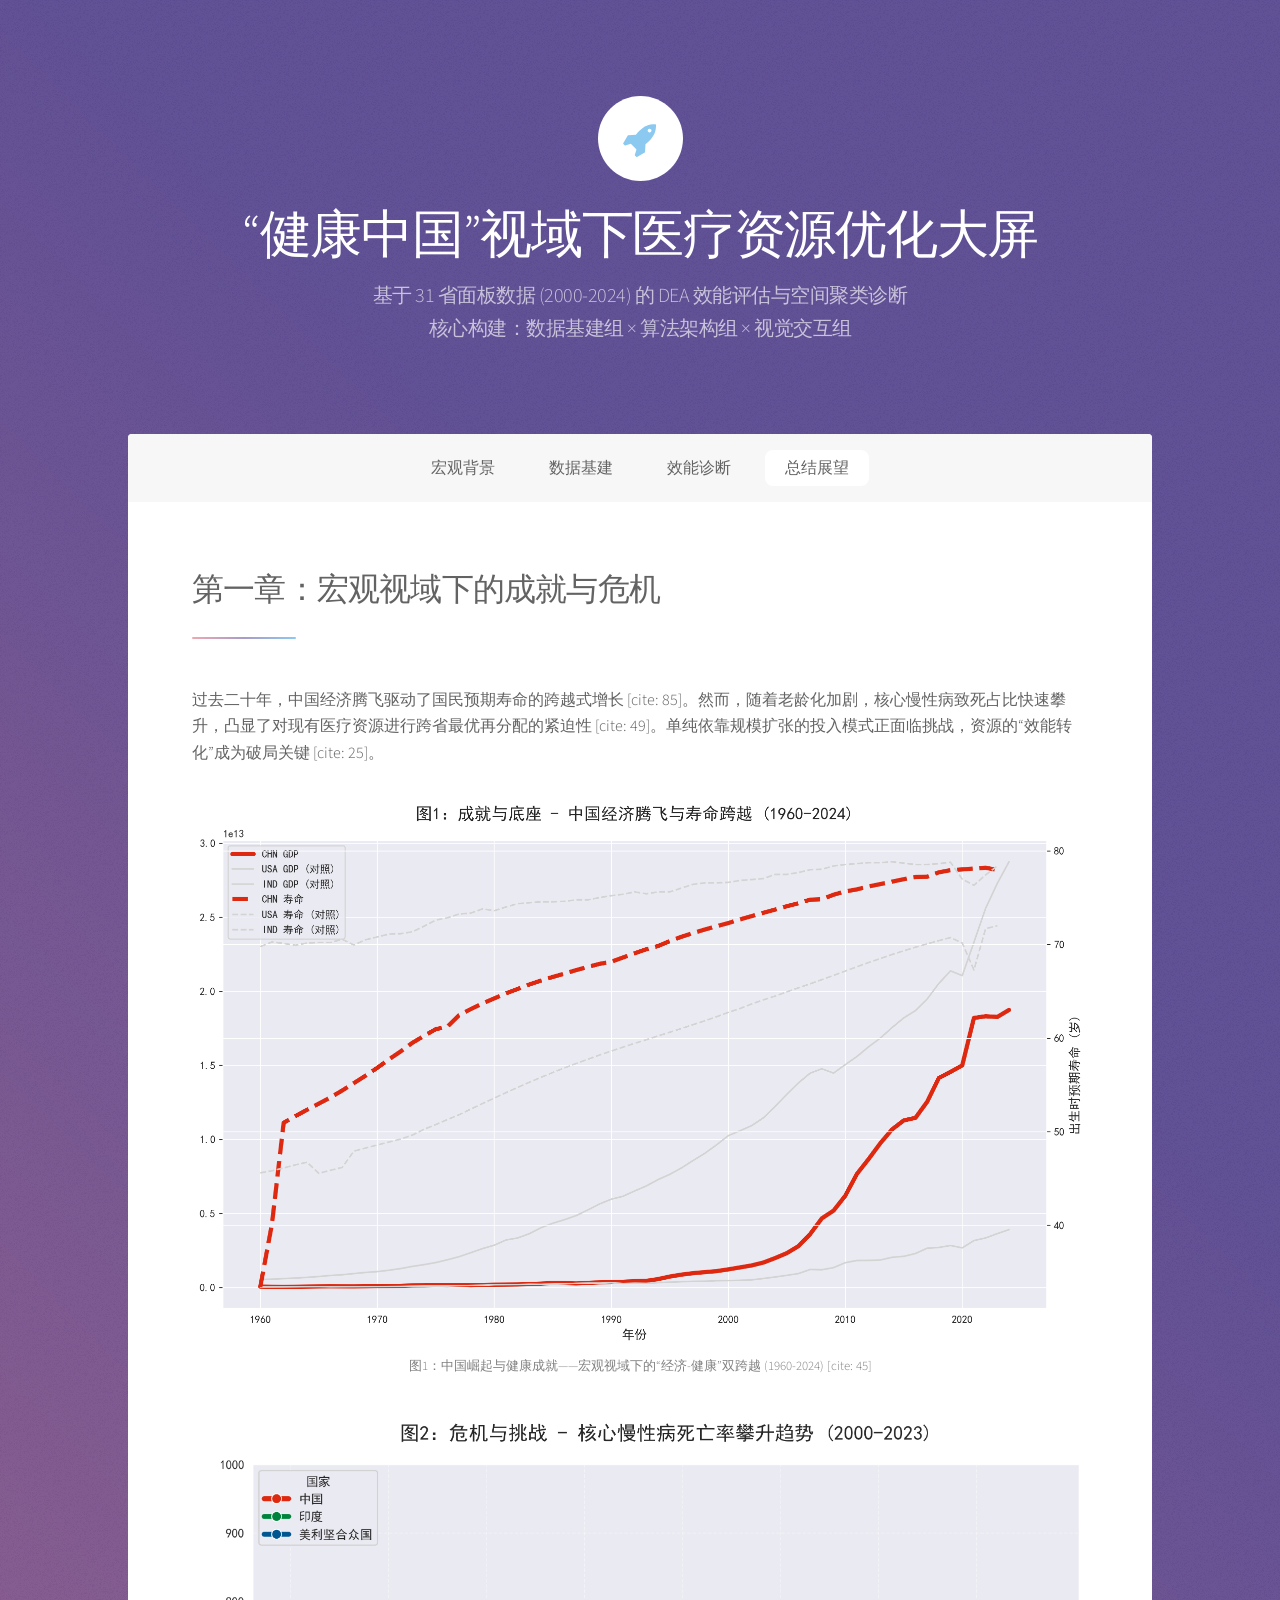
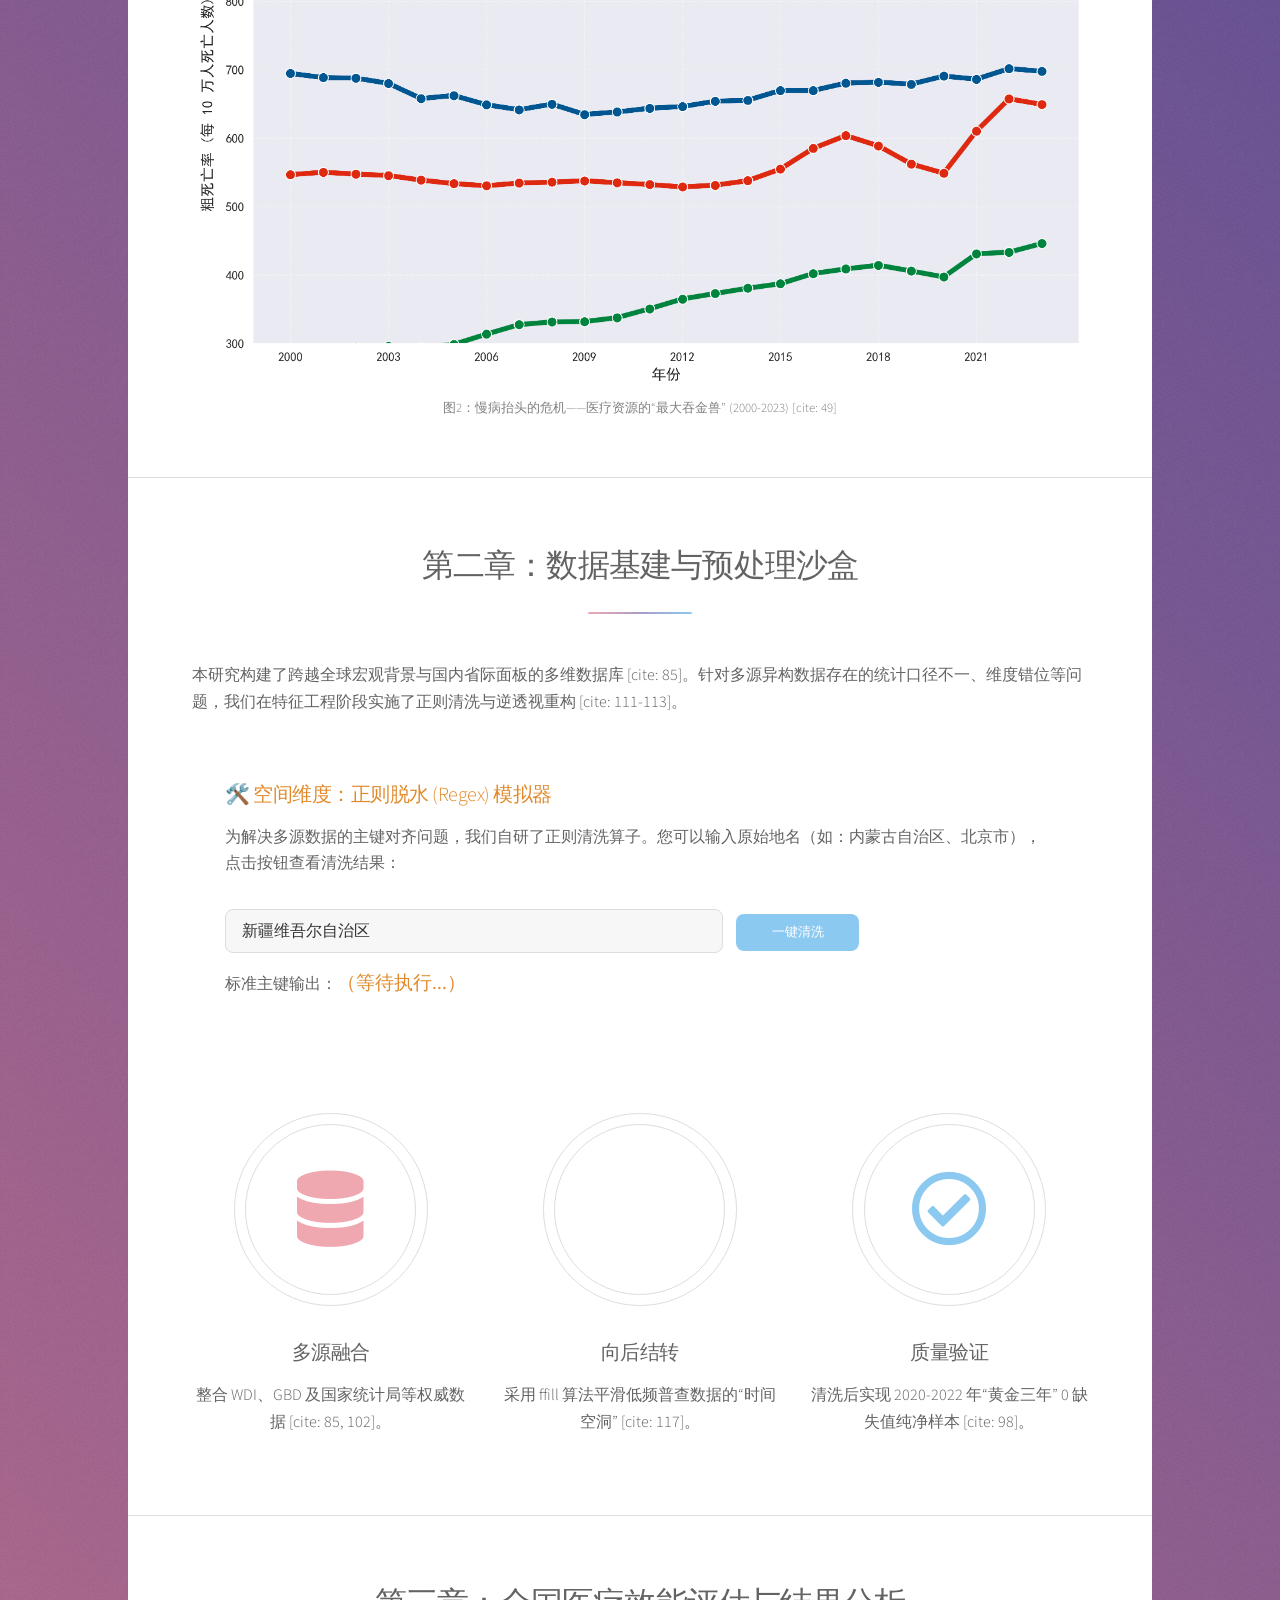
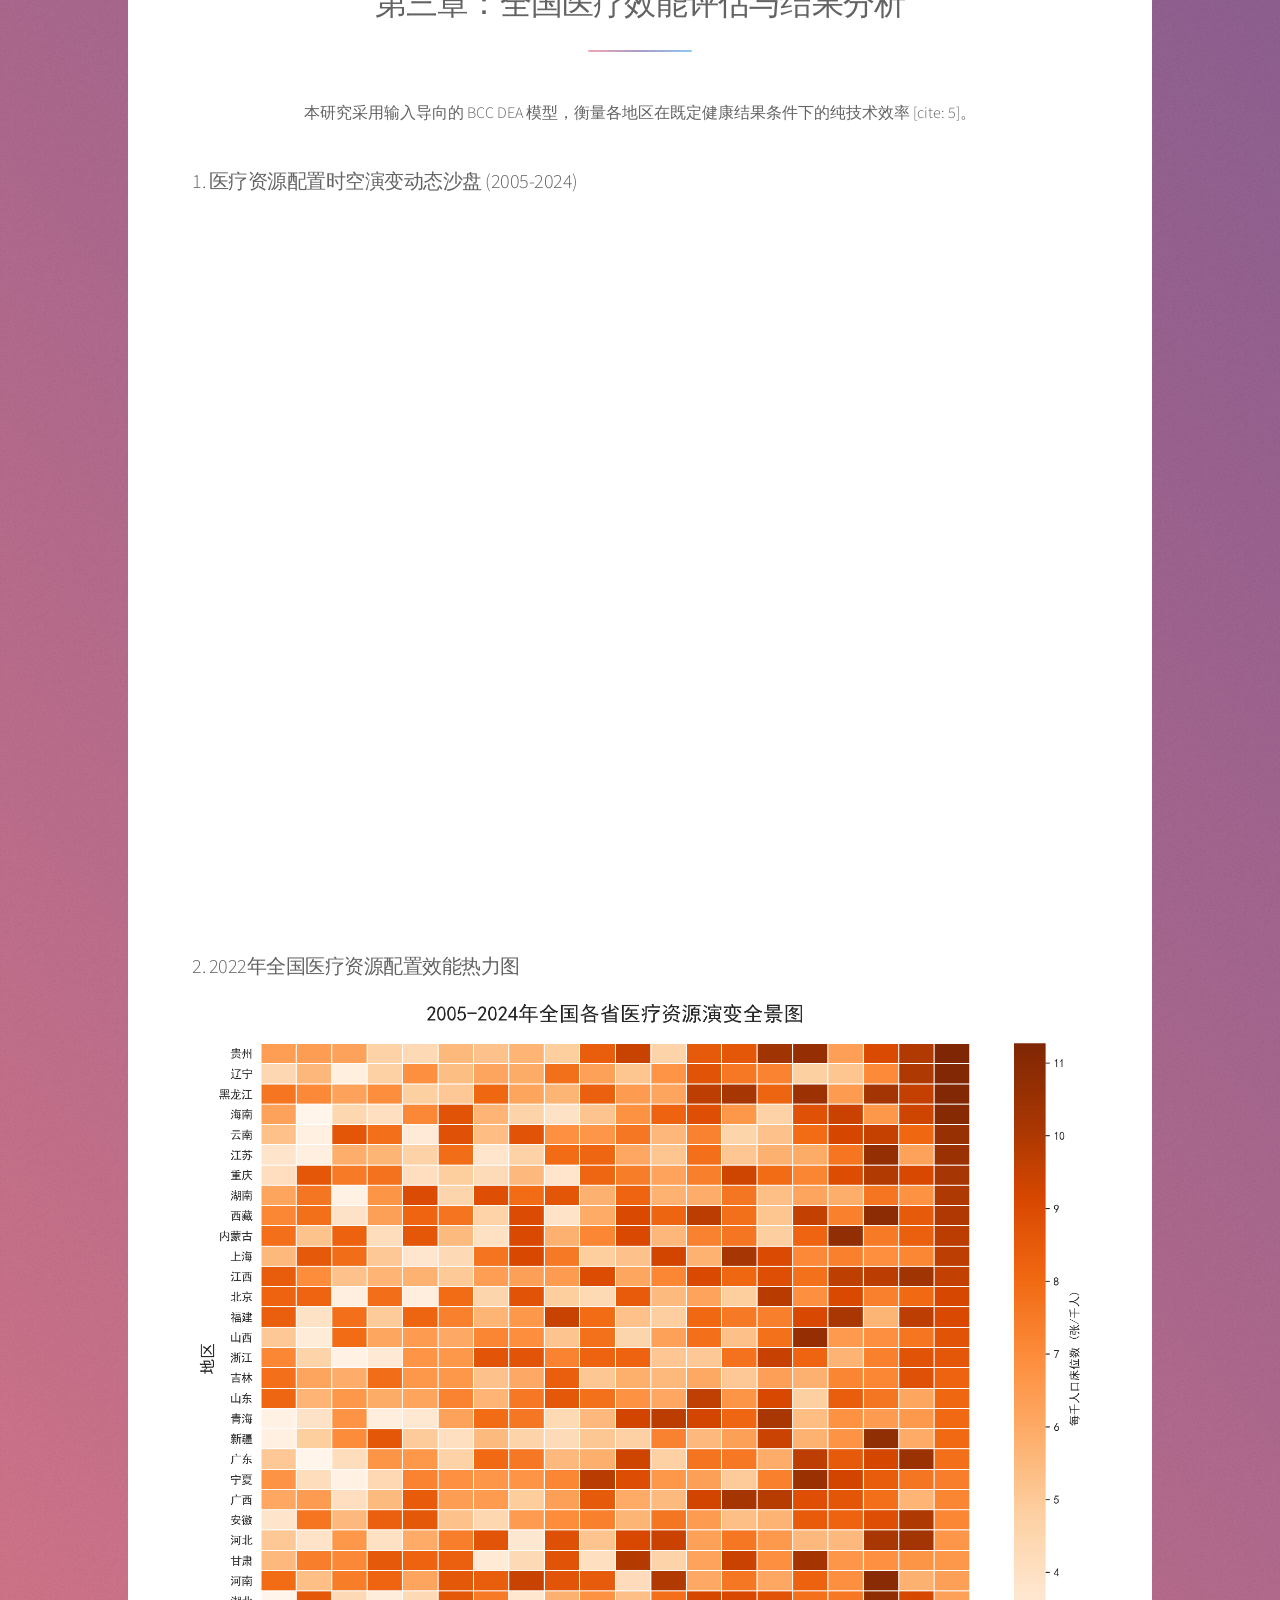
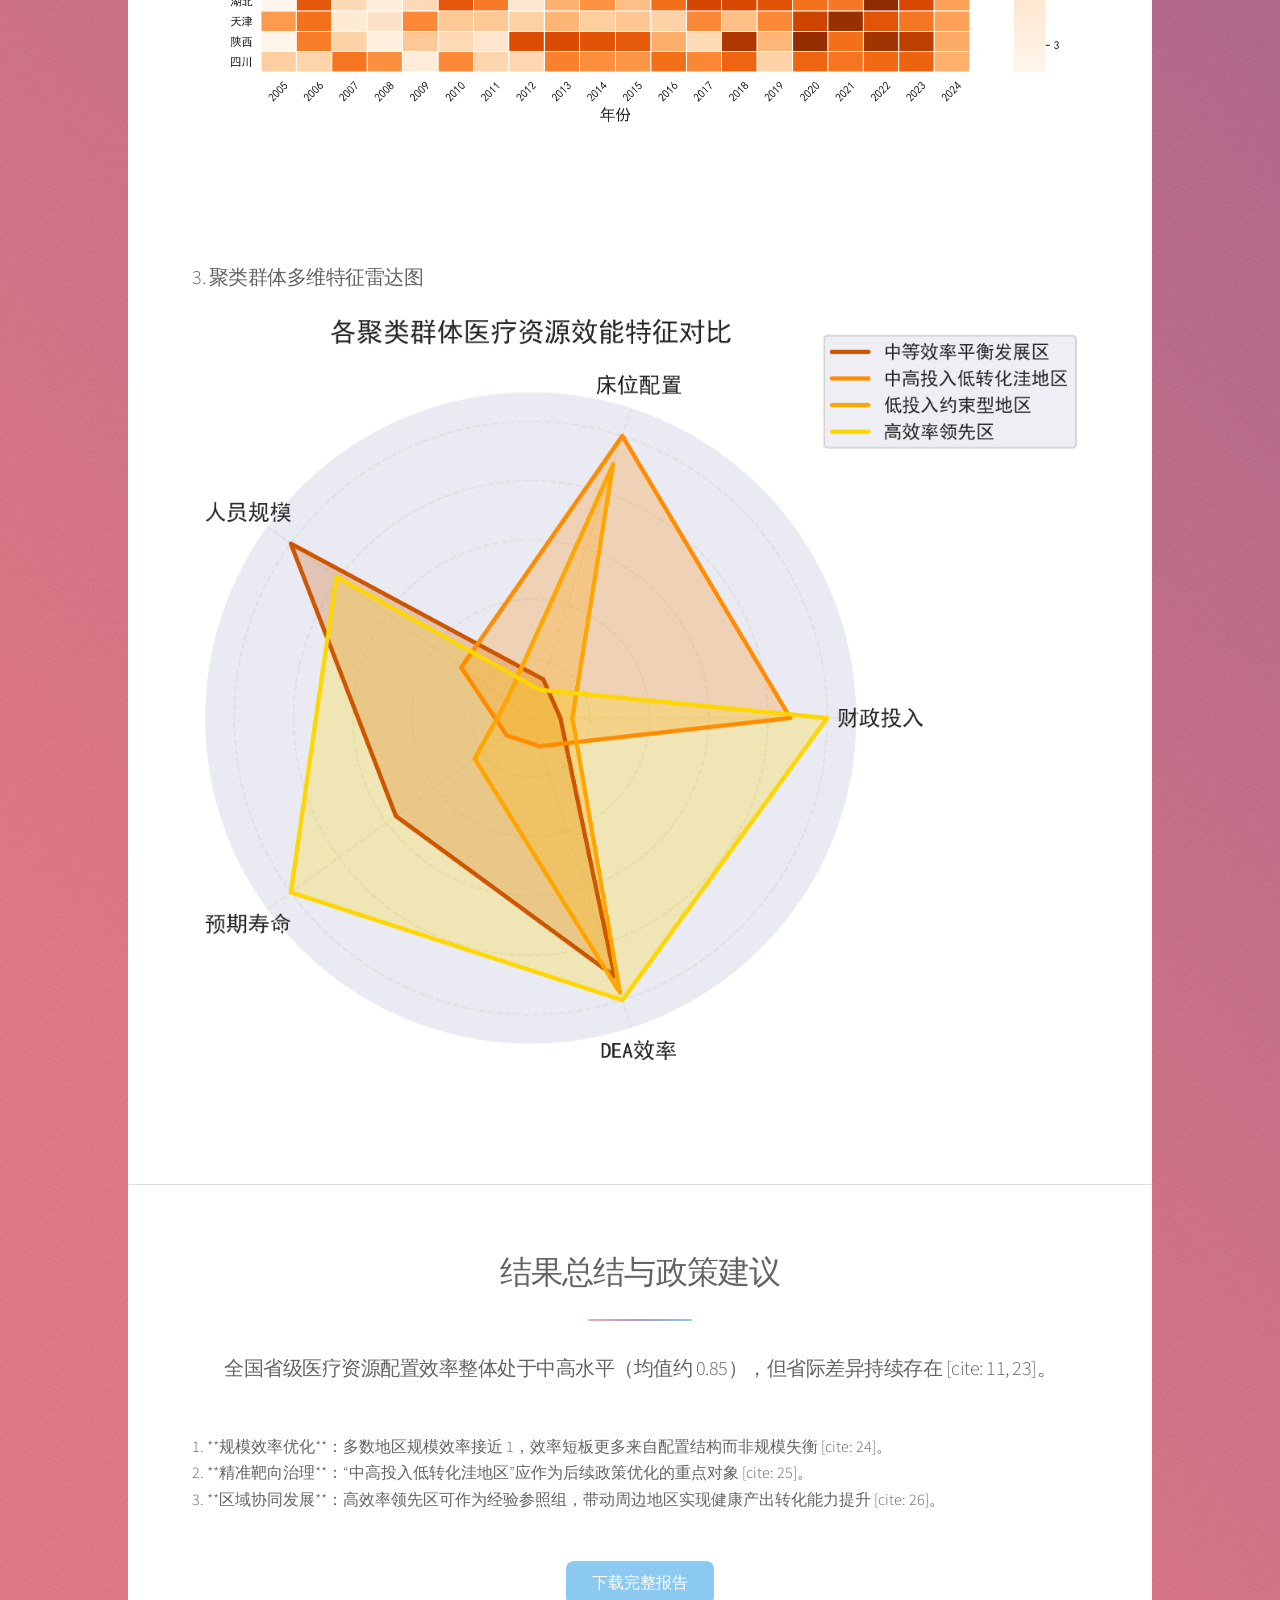
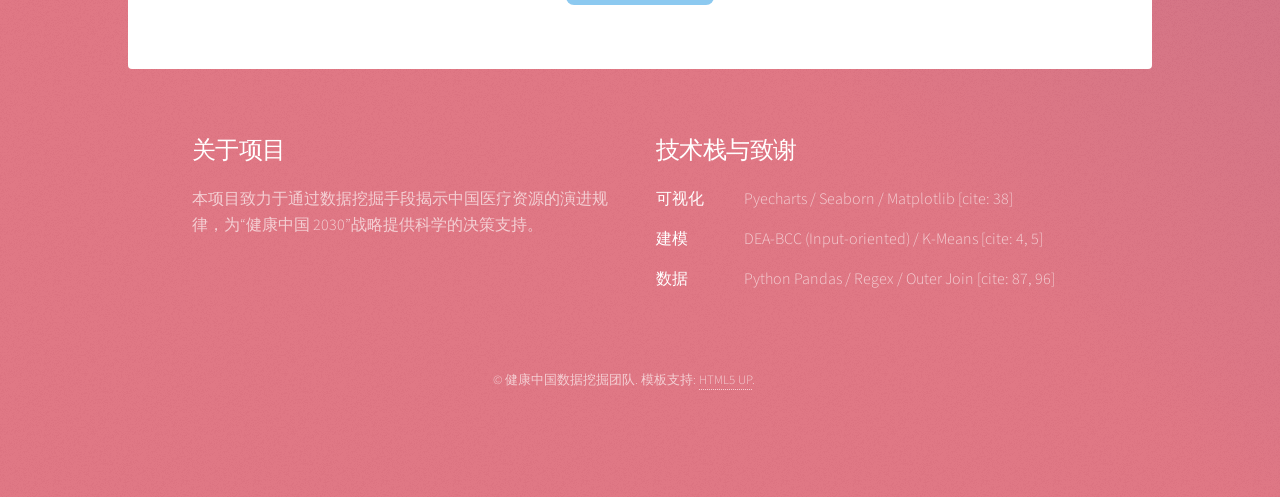
==== commit 40dff208: "Update index.html" ====
--- a/index.html
+++ b/index.html
@@ -97,7 +97,7 @@
 								<p style="font-size: 0.8em; color: rgba(255,255,255,0.6); text-align: center;">图5：全国各省医疗卫生资源配置效能热力地图 [cite: 78]</p>
 
 								<h3 style="text-align: left; margin-top: 4em;">3. 聚类群体多维特征雷达图</h3>
-								<span class="image fit"><img src="images/Chart5_cluster_radar_colored.jpg" alt="聚类雷达图" /></span>
+								<span class="image fit"><img src="images/Chart5_cluster_radar_colored.png" alt="聚类雷达图" /></span>
 								<p style="font-size: 0.8em; color: rgba(255,255,255,0.6); text-align: center;">图6：各聚类群体医疗资源效能多维特征对比雷达图 [cite: 82]</p>
 							</section>
 
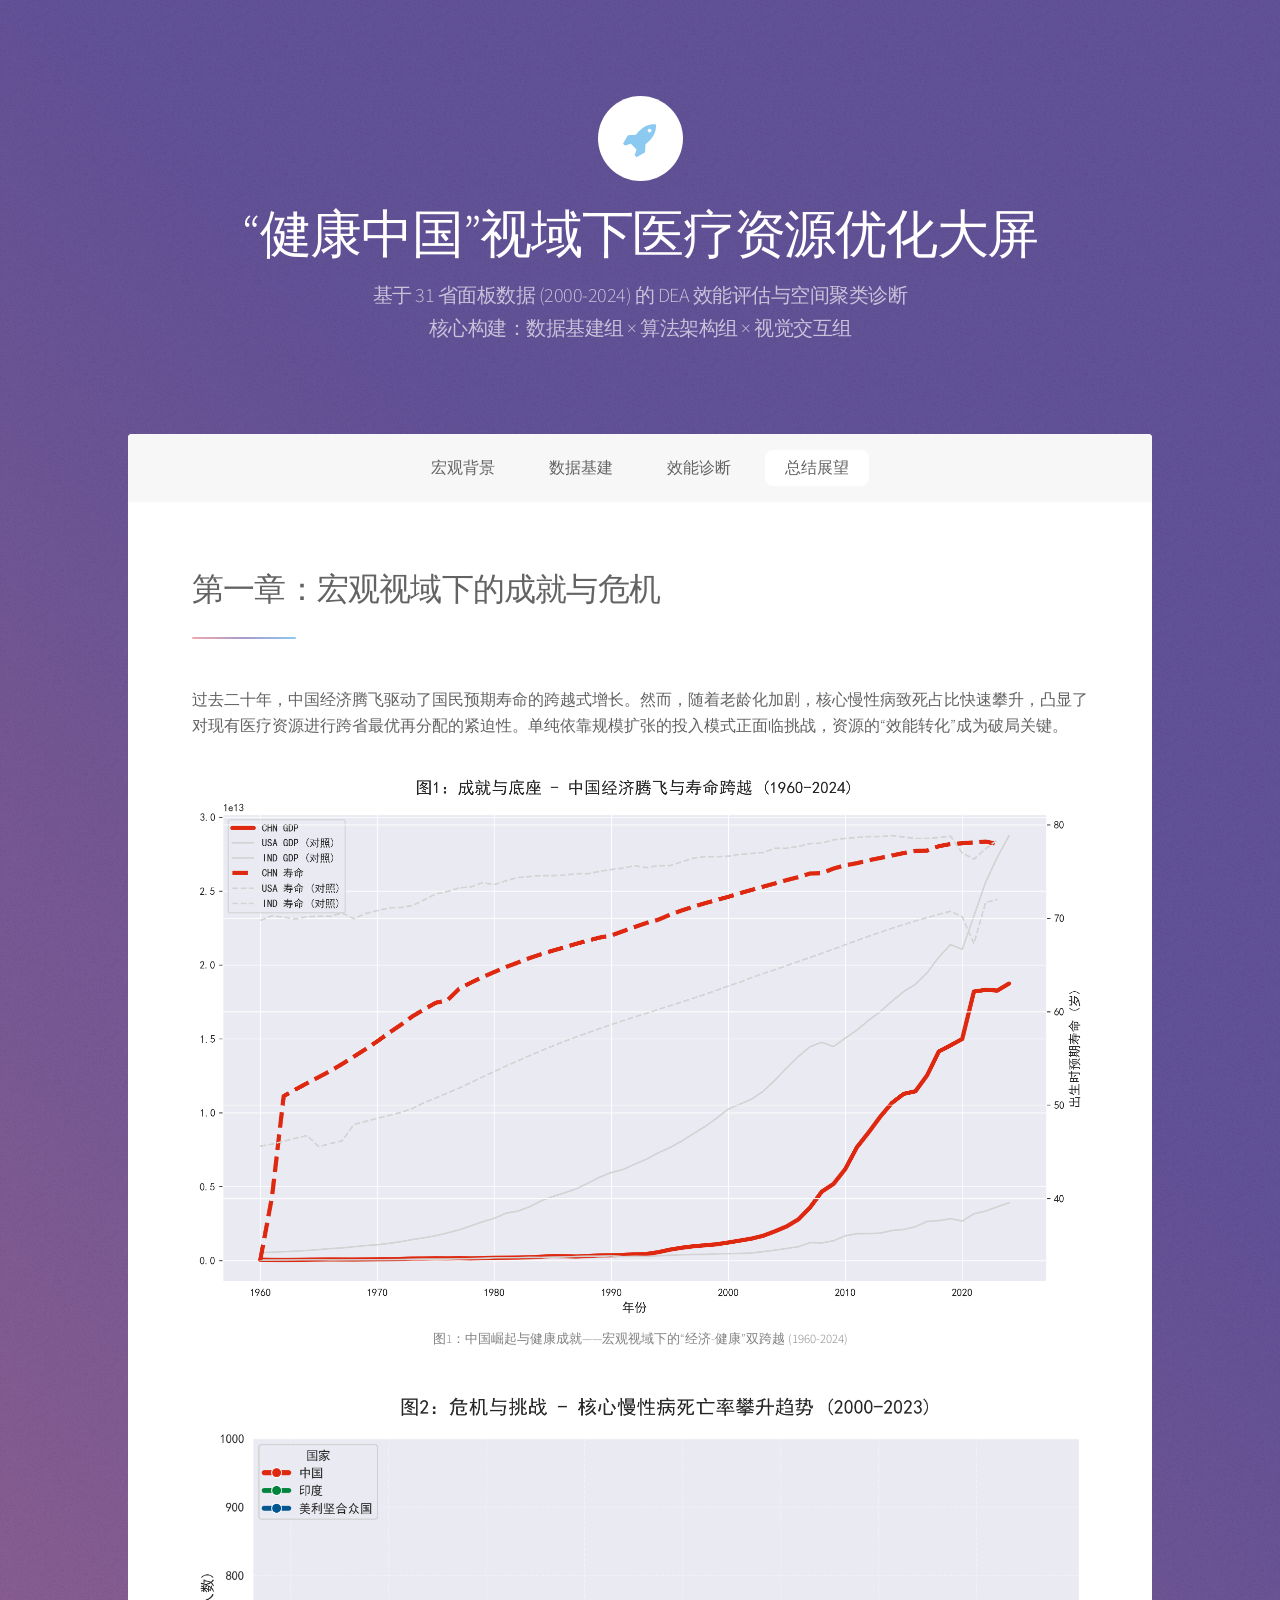
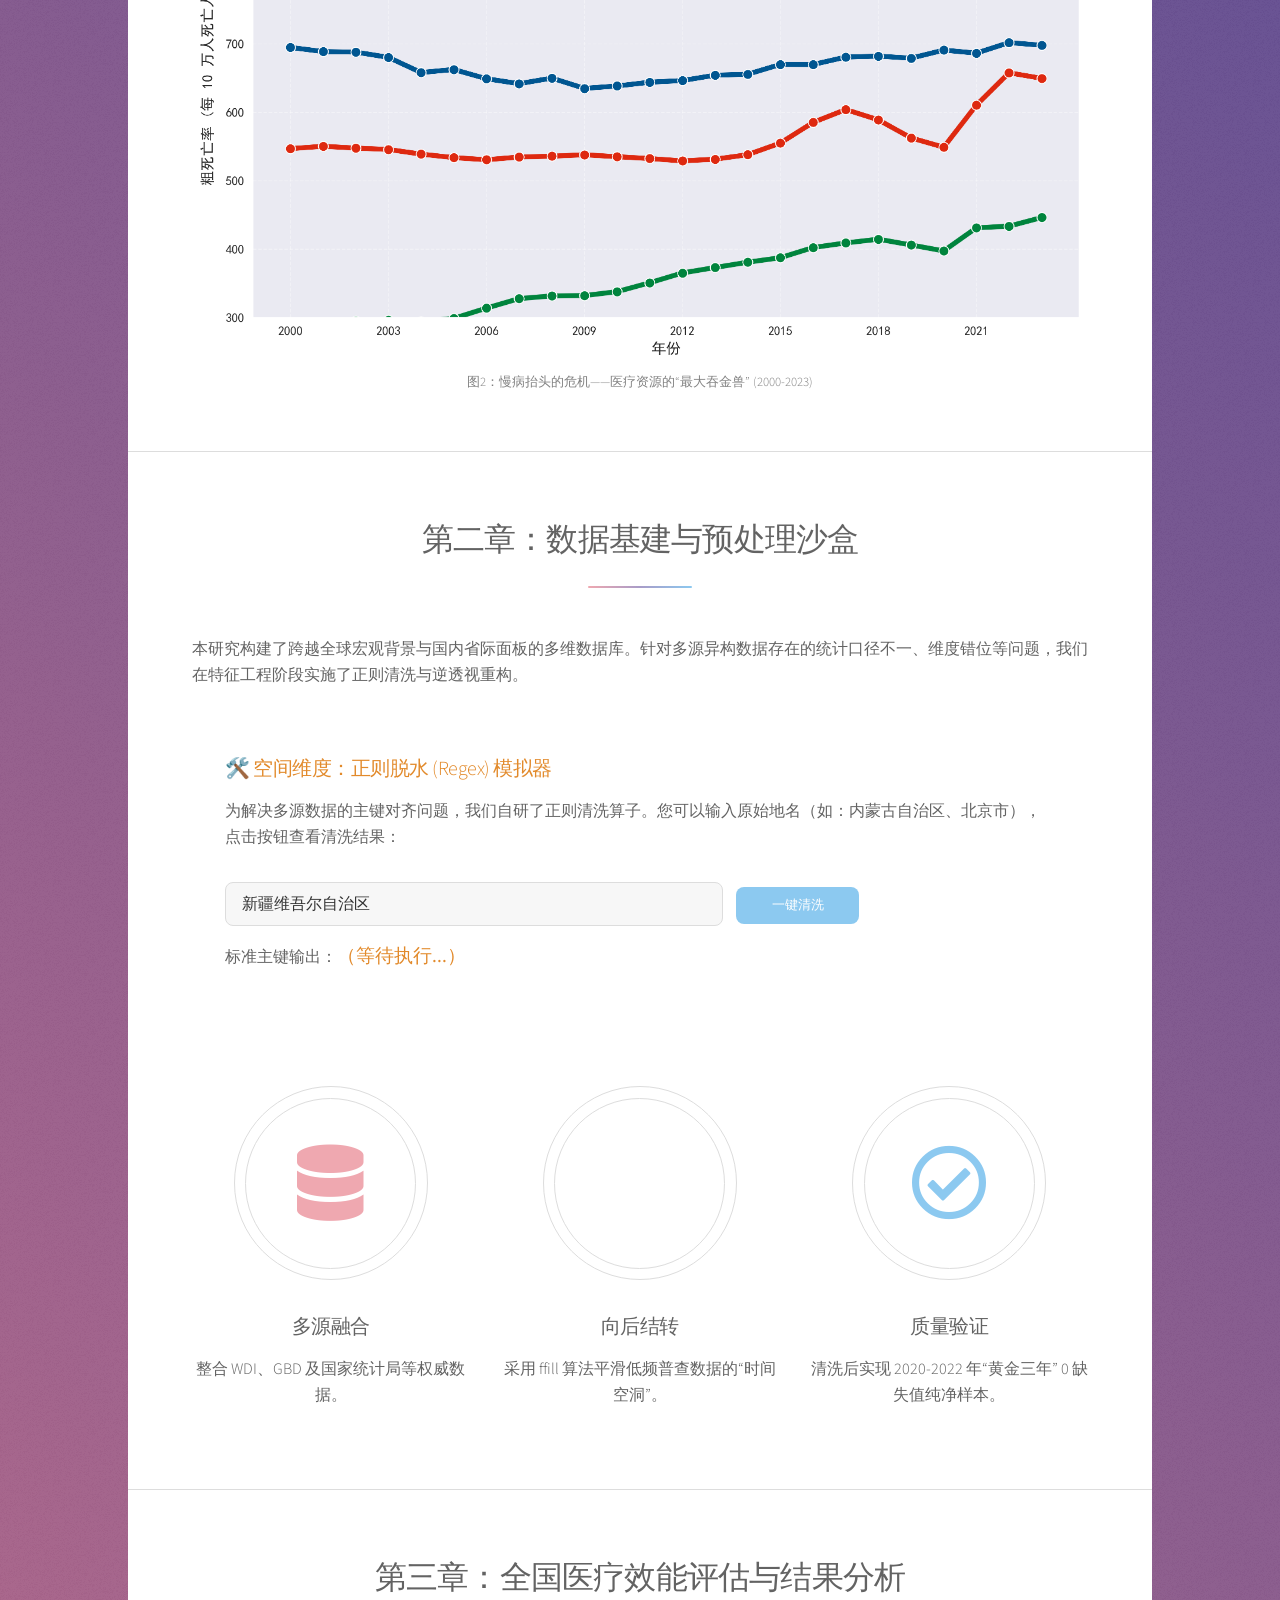
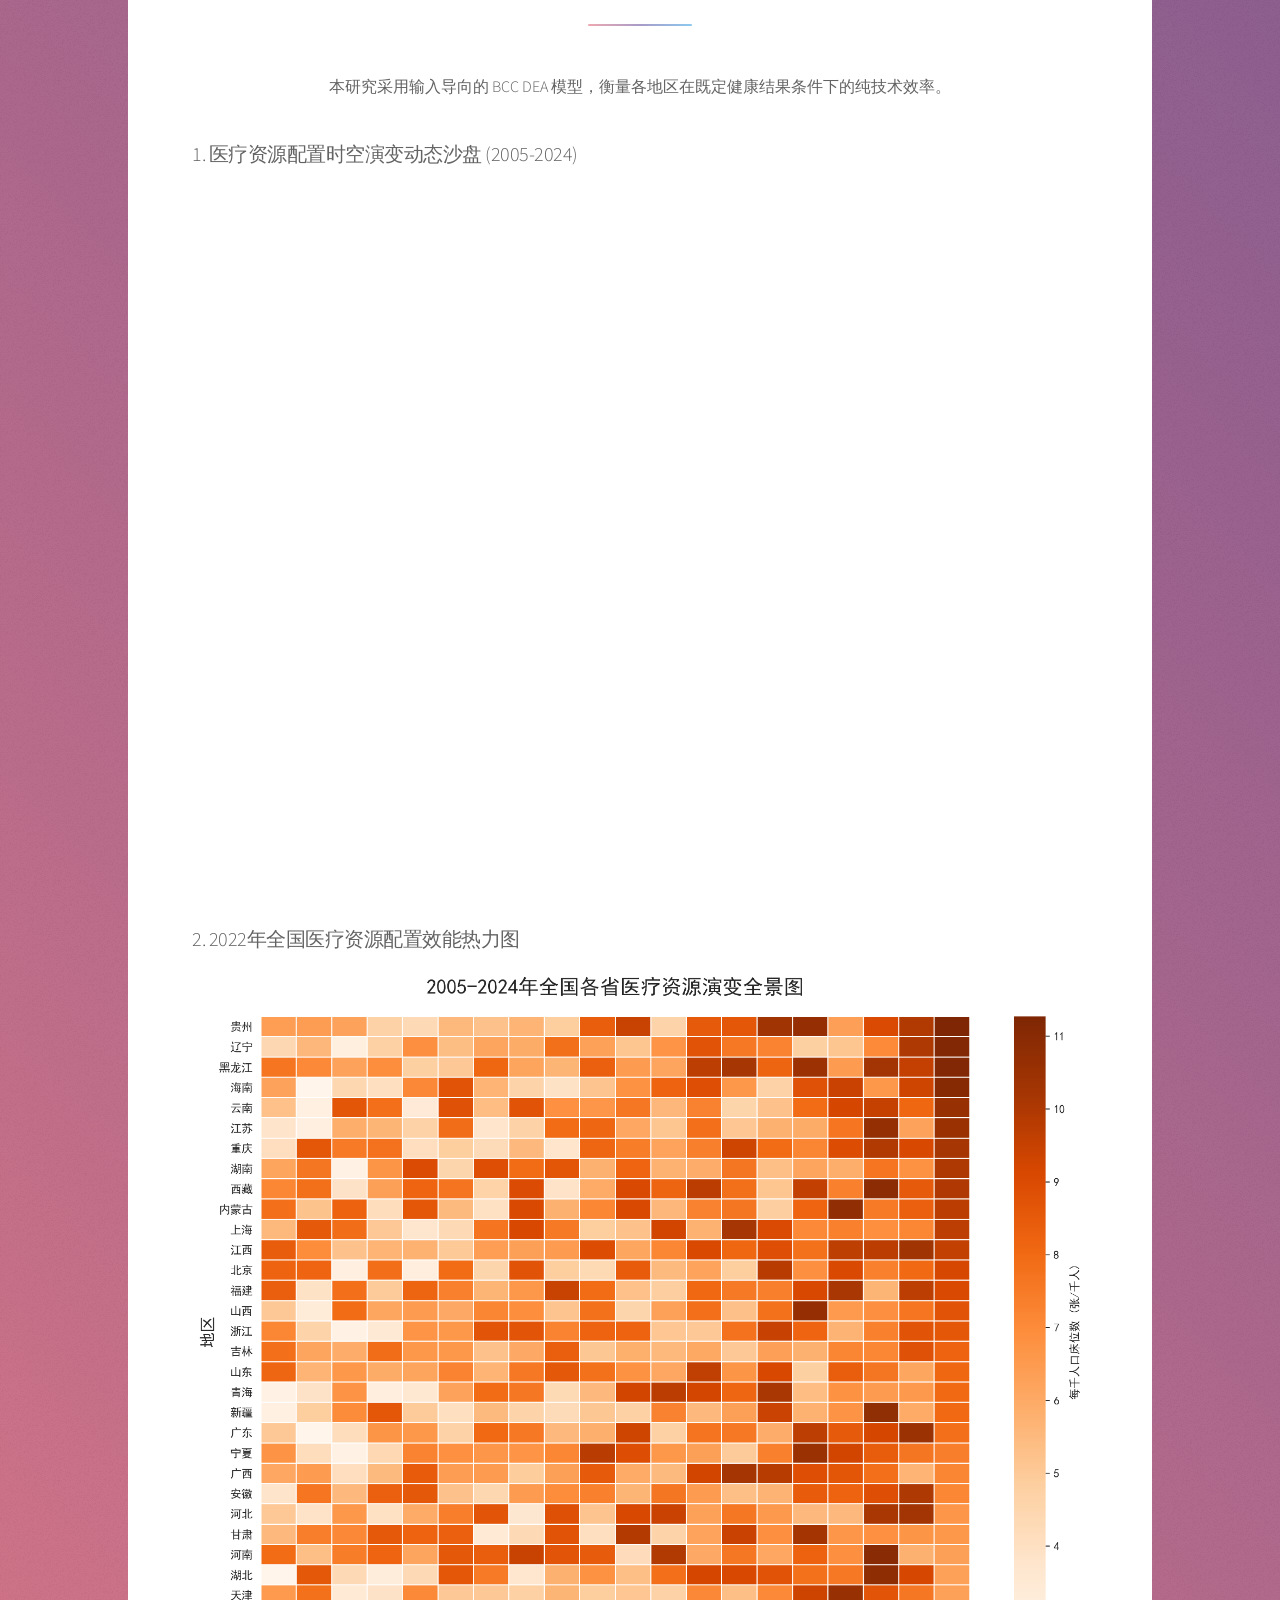
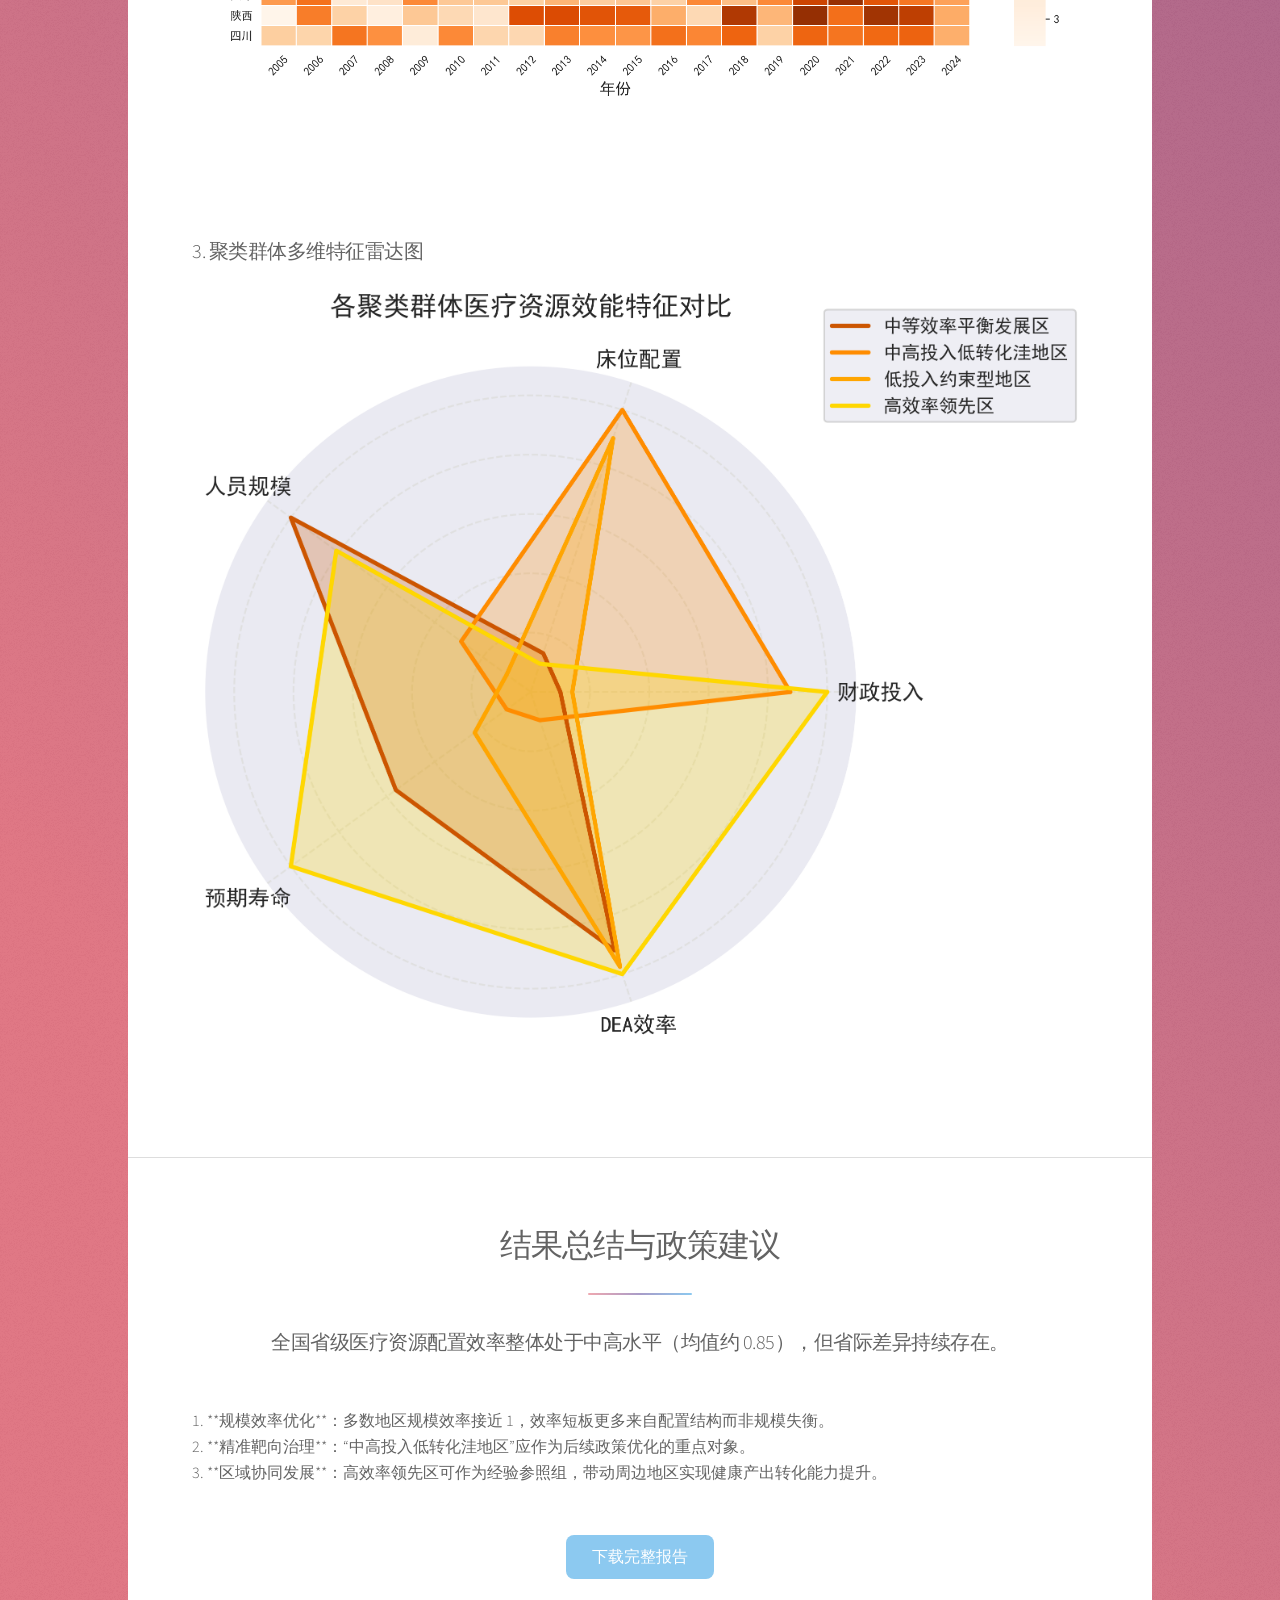
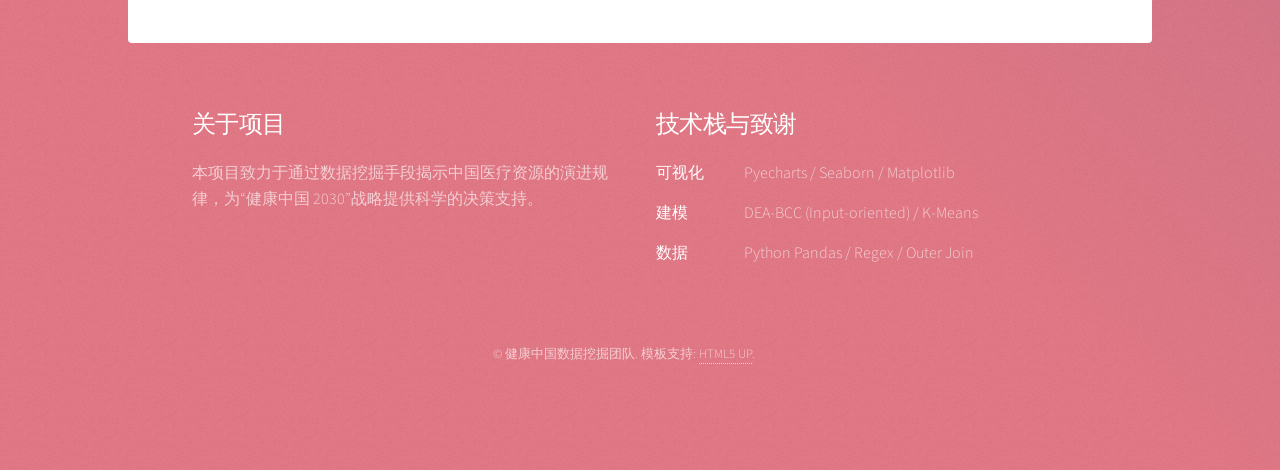
==== commit 85f7d648: "Update index.html" ====
--- a/index.html
+++ b/index.html
@@ -33,20 +33,20 @@
 								<header class="major">
 									<h2>第一章：宏观视域下的成就与危机</h2>
 								</header>
-								<p>过去二十年，中国经济腾飞驱动了国民预期寿命的跨越式增长 [cite: 85]。然而，随着老龄化加剧，核心慢性病致死占比快速攀升，凸显了对现有医疗资源进行跨省最优再分配的紧迫性 [cite: 49]。单纯依靠规模扩张的投入模式正面临挑战，资源的“效能转化”成为破局关键 [cite: 25]。</p>
+								<p>过去二十年，中国经济腾飞驱动了国民预期寿命的跨越式增长。然而，随着老龄化加剧，核心慢性病致死占比快速攀升，凸显了对现有医疗资源进行跨省最优再分配的紧迫性。单纯依靠规模扩张的投入模式正面临挑战，资源的“效能转化”成为破局关键。</p>
 								
 								<span class="image fit" style="margin-bottom: 0.5em;"><img src="images/picture1_achievement_foundation_final.png" alt="中国经济腾飞与寿命跨越" /></span>
-								<p style="font-size: 0.8em; color: gray; text-align: center; margin-bottom: 3em;">图1：中国崛起与健康成就——宏观视域下的“经济-健康”双跨越 (1960-2024) [cite: 45]</p>
+								<p style="font-size: 0.8em; color: gray; text-align: center; margin-bottom: 3em;">图1：中国崛起与健康成就——宏观视域下的“经济-健康”双跨越 (1960-2024)</p>
 								
 								<span class="image fit" style="margin-bottom: 0.5em;"><img src="images/picture2_final.png" alt="慢病占比趋势" /></span>
-								<p style="font-size: 0.8em; color: gray; text-align: center;">图2：慢病抬头的危机——医疗资源的“最大吞金兽” (2000-2023) [cite: 49]</p>
+								<p style="font-size: 0.8em; color: gray; text-align: center;">图2：慢病抬头的危机——医疗资源的“最大吞金兽” (2000-2023)</p>
 							</section>
 
 						<section id="first" class="main special">
 								<header class="major">
 									<h2>第二章：数据基建与预处理沙盒</h2>
 								</header>
-								<p style="text-align: left;">本研究构建了跨越全球宏观背景与国内省际面板的多维数据库 [cite: 85]。针对多源异构数据存在的统计口径不一、维度错位等问题，我们在特征工程阶段实施了正则清洗与逆透视重构 [cite: 111-113]。</p>
+								<p style="text-align: left;">本研究构建了跨越全球宏观背景与国内省际面板的多维数据库。针对多源异构数据存在的统计口径不一、维度错位等问题，我们在特征工程阶段实施了正则清洗与逆透视重构。</p>
 								
 								<div style="background: rgba(255,255,255,0.05); padding: 2em; border-radius: 8px; text-align: left; border: 1px solid rgba(255,255,255,0.1); margin-bottom: 3em;">
 									<h3 style="color: #e28a2b;">🛠️ 空间维度：正则脱水 (Regex) 模拟器</h3>
@@ -67,17 +67,17 @@
 									<li>
 										<span class="icon solid major style1 fa-database"></span>
 										<h3>多源融合</h3>
-										<p>整合 WDI、GBD 及国家统计局等权威数据 [cite: 85, 102]。</p>
+										<p>整合 WDI、GBD 及国家统计局等权威数据。</p>
 									</li>
 									<li>
-										<span class="icon major style3 fa-broom"></span>
+										<span class="icon major style3 fa-filter"></span>
 										<h3>向后结转</h3>
-										<p>采用 ffill 算法平滑低频普查数据的“时间空洞” [cite: 117]。</p>
+										<p>采用 ffill 算法平滑低频普查数据的“时间空洞”。</p>
 									</li>
 									<li>
 										<span class="icon major style5 fa-check-circle"></span>
 										<h3>质量验证</h3>
-										<p>清洗后实现 2020-2022 年“黄金三年” 0 缺失值纯净样本 [cite: 98]。</p>
+										<p>清洗后实现 2020-2022 年“黄金三年” 0 缺失值纯净样本。</p>
 									</li>
 								</ul>
 							</section>
@@ -86,29 +86,29 @@
 								<header class="major">
 									<h2>第三章：全国医疗效能评估与结果分析</h2>
 								</header>
-								<p>本研究采用输入导向的 BCC DEA 模型，衡量各地区在既定健康结果条件下的纯技术效率 [cite: 5]。</p>
+								<p>本研究采用输入导向的 BCC DEA 模型，衡量各地区在既定健康结果条件下的纯技术效率。</p>
 
 								<h3 style="text-align: left; margin-top: 2em;">1. 医疗资源配置时空演变动态沙盘 (2005-2024)</h3>
-								<p style="text-align: left; font-size: 0.9em; color: rgba(255,255,255,0.6);">注：请点击下方播放按钮查看近二十年各省卫生人员与床位配置的扩张轨迹 [cite: 63, 71]。</p>
+								<p style="text-align: left; font-size: 0.9em; color: rgba(255,255,255,0.6);">注：请点击下方播放按钮查看近二十年各省卫生人员与床位配置的扩张轨迹。</p>
 								<iframe src="picture3_dynamic_map.html" width="100%" height="600px" style="border: 1px solid rgba(255,255,255,0.1); border-radius: 8px;"></iframe>
 
 								<h3 style="text-align: left; margin-top: 4em;">2. 2022年全国医疗资源配置效能热力图</h3>
 								<span class="image fit"><img src="images/medical_resource_heatmap.png" alt="全国效能热力地图" /></span>
-								<p style="font-size: 0.8em; color: rgba(255,255,255,0.6); text-align: center;">图5：全国各省医疗卫生资源配置效能热力地图 [cite: 78]</p>
+								<p style="font-size: 0.8em; color: rgba(255,255,255,0.6); text-align: center;">图5：全国各省医疗卫生资源配置效能热力地图</p>
 
 								<h3 style="text-align: left; margin-top: 4em;">3. 聚类群体多维特征雷达图</h3>
 								<span class="image fit"><img src="images/Chart5_cluster_radar_colored.png" alt="聚类雷达图" /></span>
-								<p style="font-size: 0.8em; color: rgba(255,255,255,0.6); text-align: center;">图6：各聚类群体医疗资源效能多维特征对比雷达图 [cite: 82]</p>
+								<p style="font-size: 0.8em; color: rgba(255,255,255,0.6); text-align: center;">图6：各聚类群体医疗资源效能多维特征对比雷达图</p>
 							</section>
 
 						<section id="cta" class="main special">
 								<header class="major">
 									<h2>结果总结与政策建议</h2>
-									<p>全国省级医疗资源配置效率整体处于中高水平（均值约 0.85），但省际差异持续存在 [cite: 11, 23]。</p>
+									<p>全国省级医疗资源配置效率整体处于中高水平（均值约 0.85），但省际差异持续存在。</p>
 								</header>
-								<p style="text-align: left;">1. **规模效率优化**：多数地区规模效率接近 1，效率短板更多来自配置结构而非规模失衡 [cite: 24]。<br />
-								   2. **精准靶向治理**：“中高投入低转化洼地区”应作为后续政策优化的重点对象 [cite: 25]。<br />
-								   3. **区域协同发展**：高效率领先区可作为经验参照组，带动周边地区实现健康产出转化能力提升 [cite: 26]。</p>
+								<p style="text-align: left;">1. **规模效率优化**：多数地区规模效率接近 1，效率短板更多来自配置结构而非规模失衡。<br />
+								   2. **精准靶向治理**：“中高投入低转化洼地区”应作为后续政策优化的重点对象。<br />
+								   3. **区域协同发展**：高效率领先区可作为经验参照组，带动周边地区实现健康产出转化能力提升。</p>
 								<footer class="major">
 									<ul class="actions special">
 										<li><a href="#" class="button primary">下载完整报告</a></li>
@@ -127,11 +127,11 @@
 							<h2>技术栈与致谢</h2>
 							<dl class="alt">
 								<dt>可视化</dt>
-								<dd>Pyecharts / Seaborn / Matplotlib [cite: 38]</dd>
+								<dd>Pyecharts / Seaborn / Matplotlib</dd>
 								<dt>建模</dt>
-								<dd>DEA-BCC (Input-oriented) / K-Means [cite: 4, 5]</dd>
+								<dd>DEA-BCC (Input-oriented) / K-Means</dd>
 								<dt>数据</dt>
-								<dd>Python Pandas / Regex / Outer Join [cite: 87, 96]</dd>
+								<dd>Python Pandas / Regex / Outer Join</dd>
 							</dl>
 						</section>
 						<p class="copyright">&copy; 健康中国数据挖掘团队. 模板支持: <a href="https://html5up.net">HTML5 UP</a>.</p>
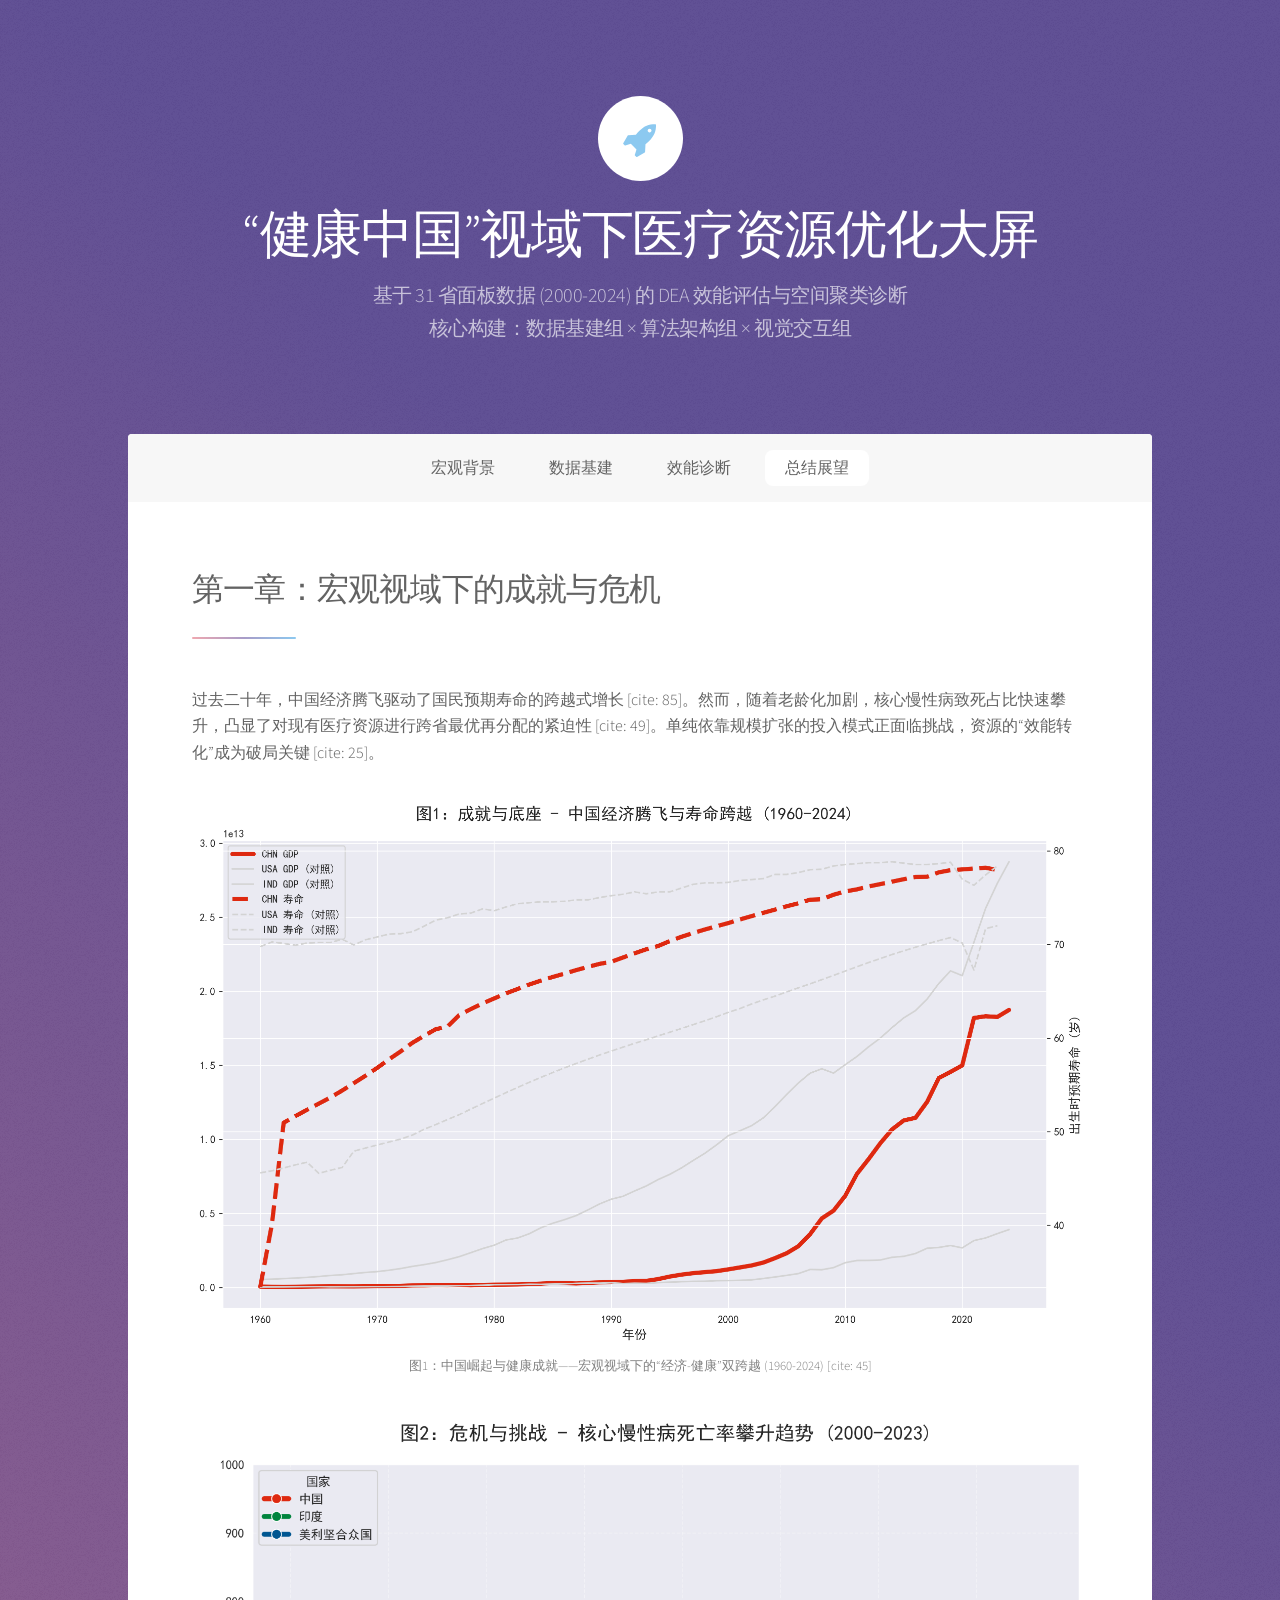
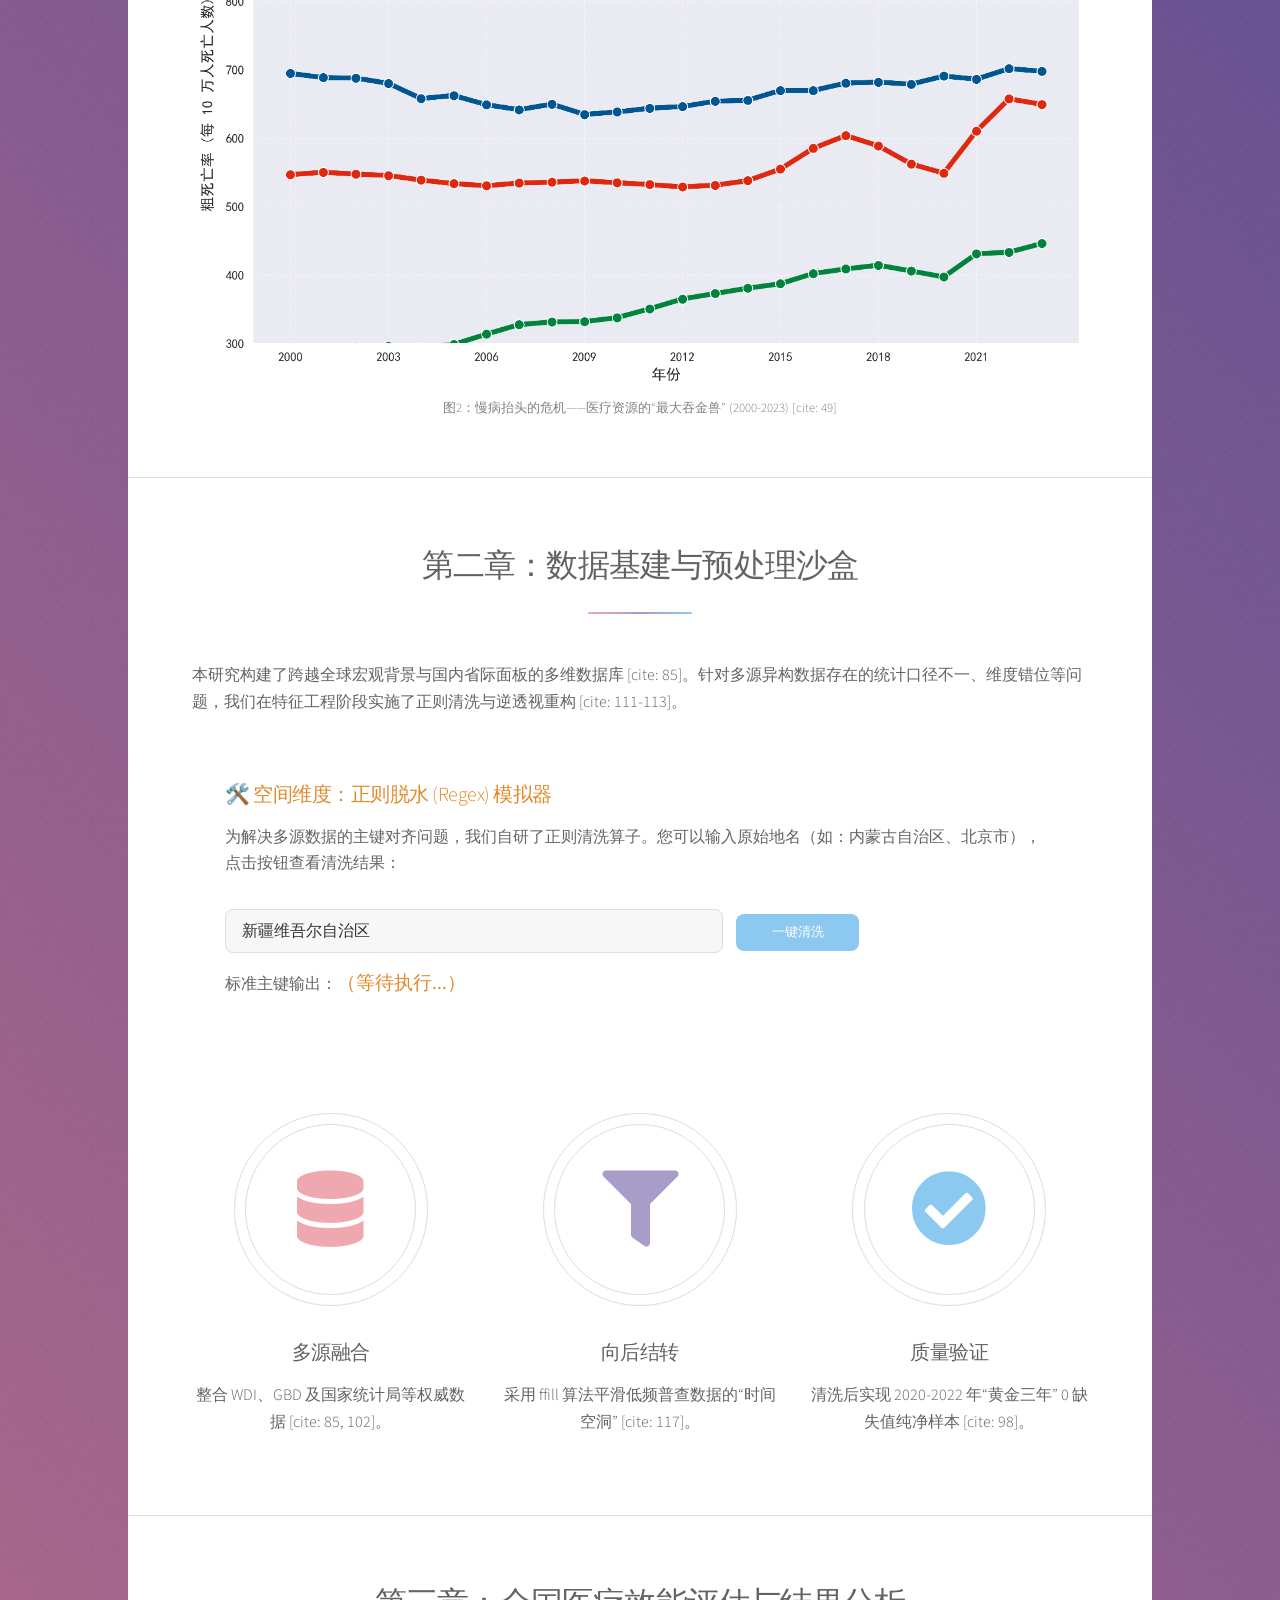
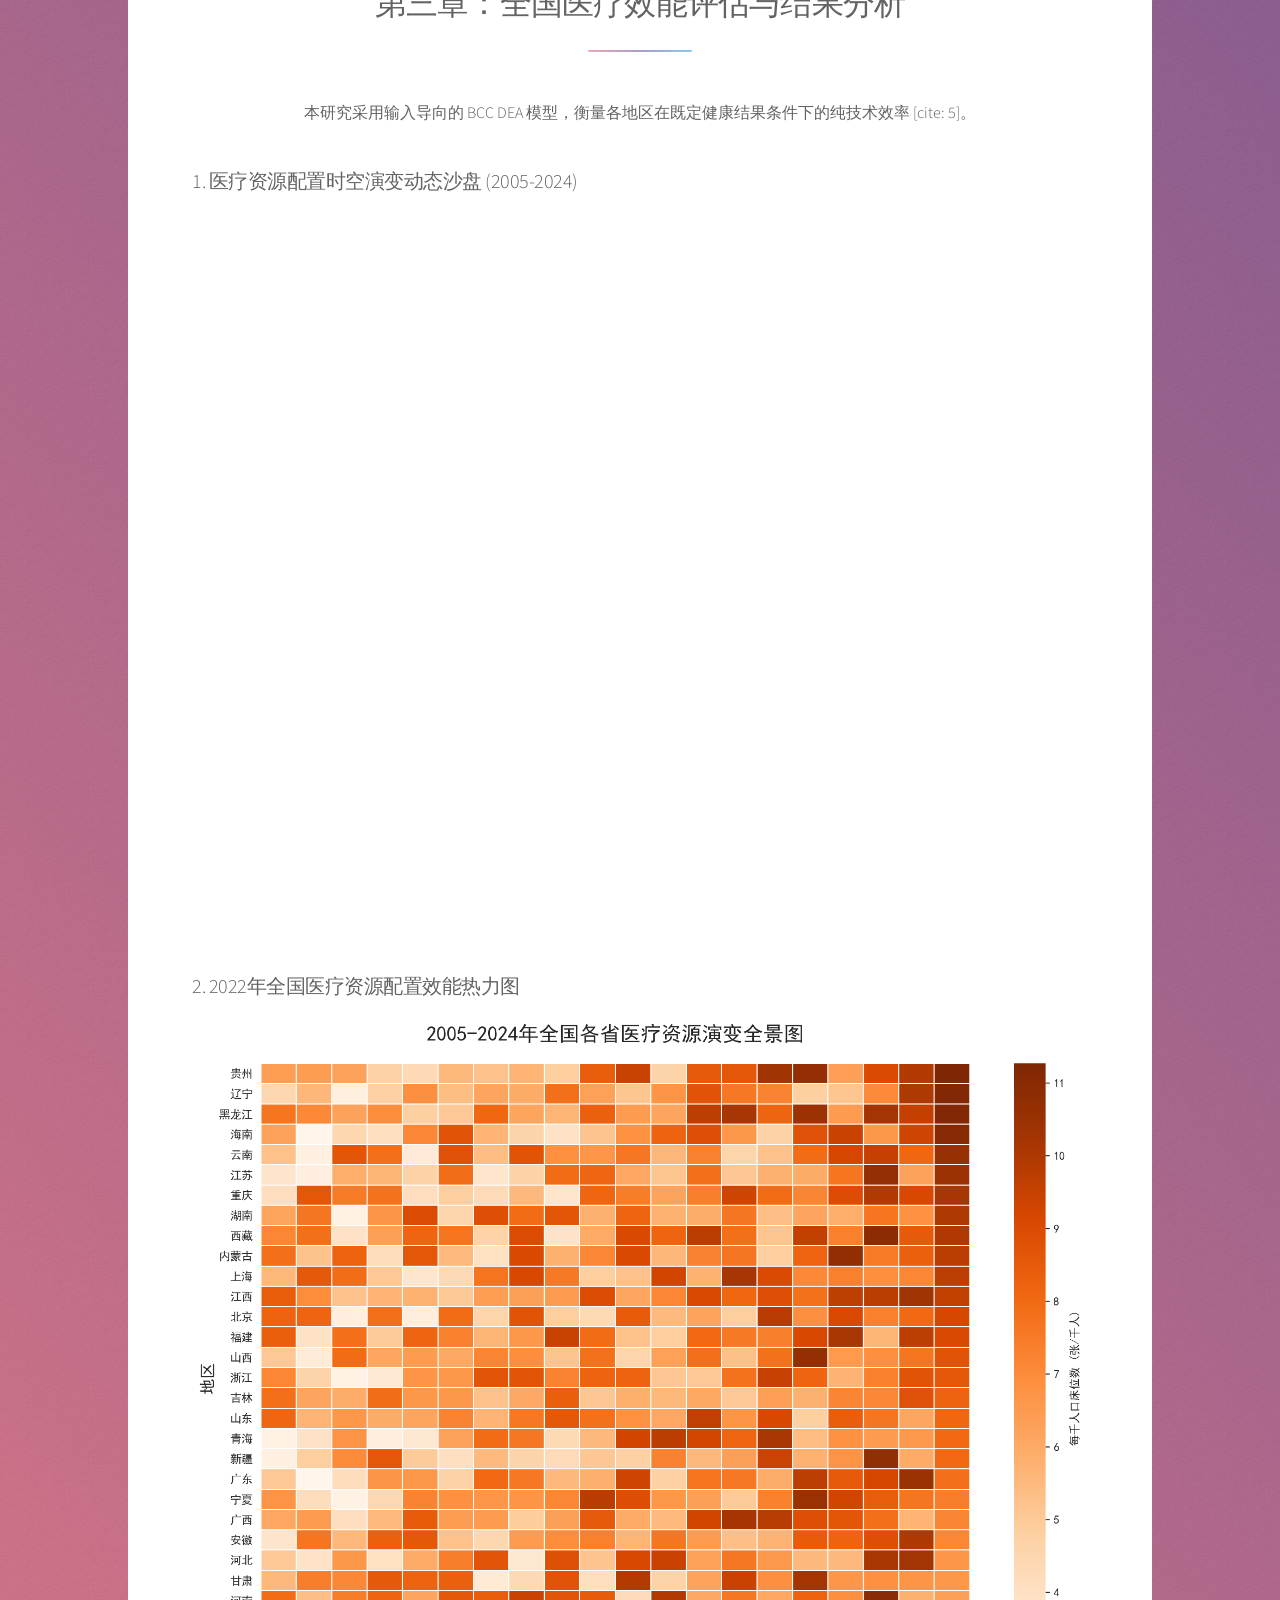
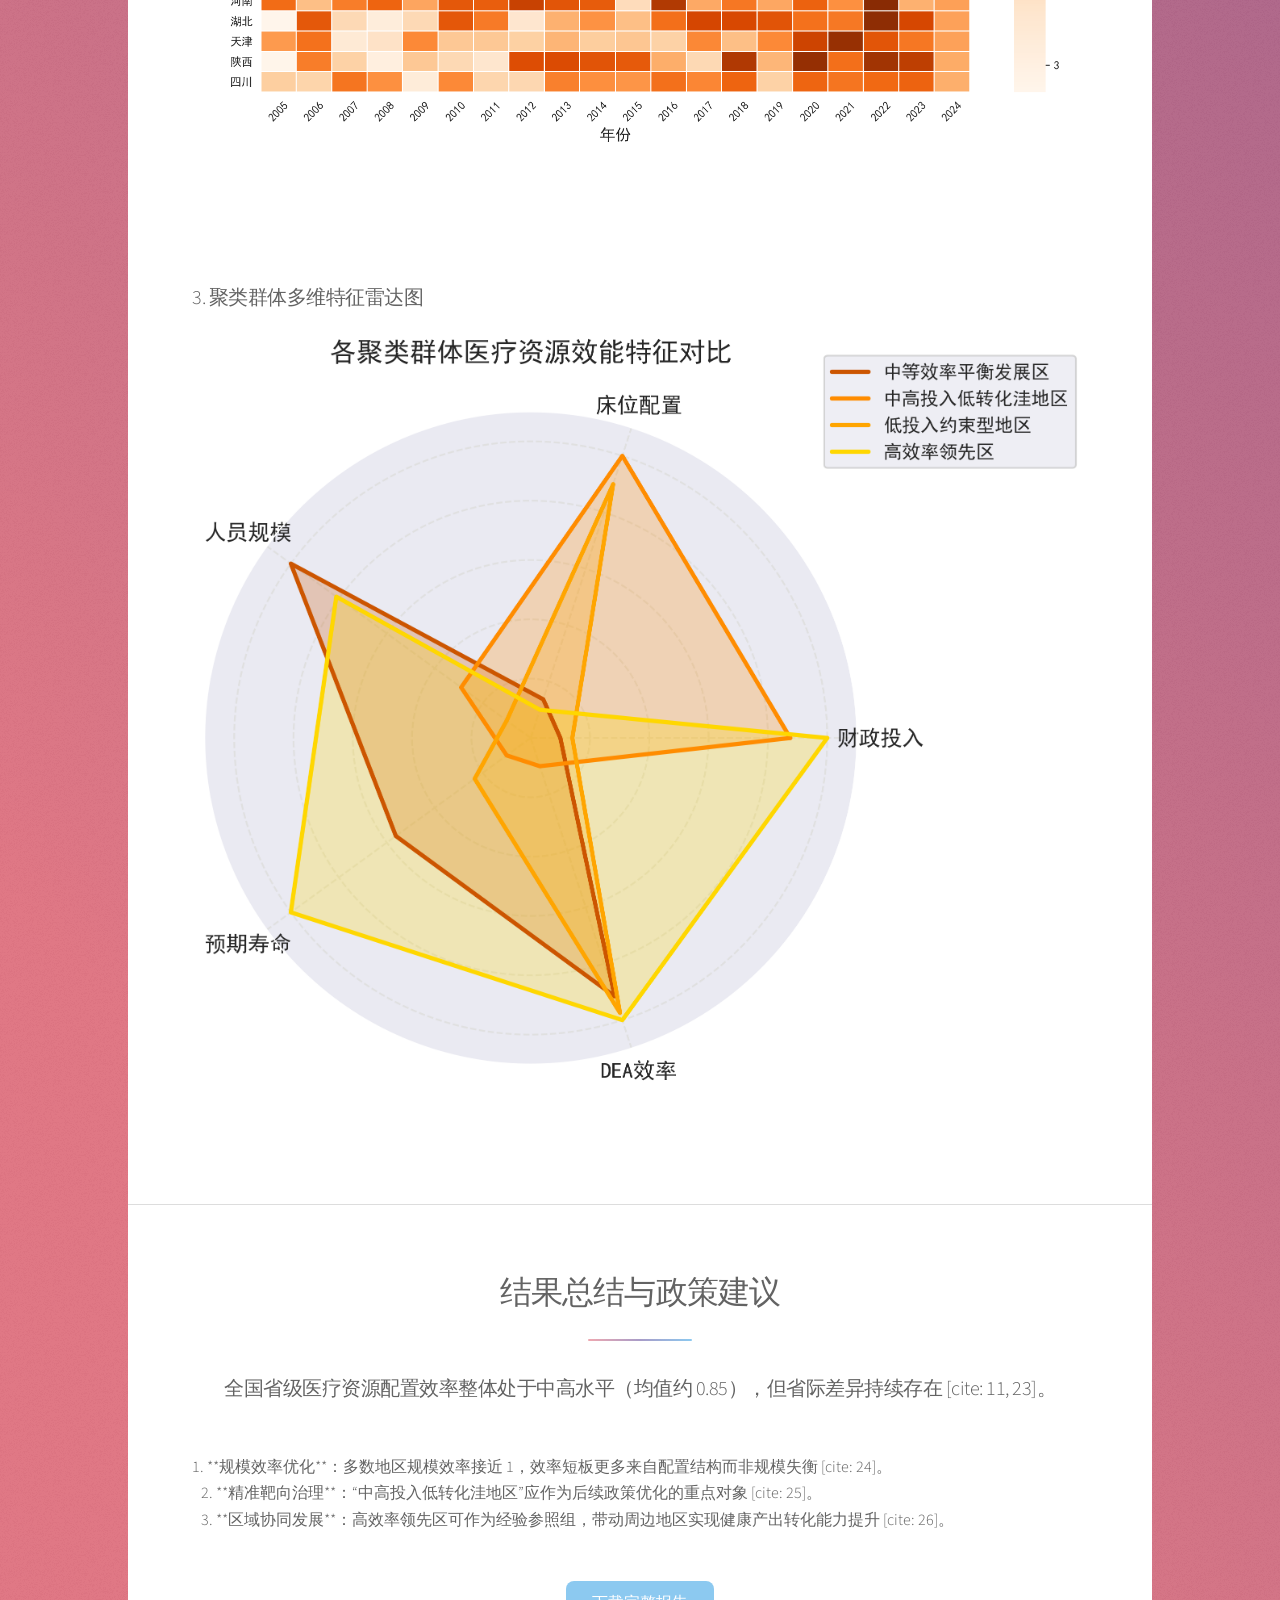
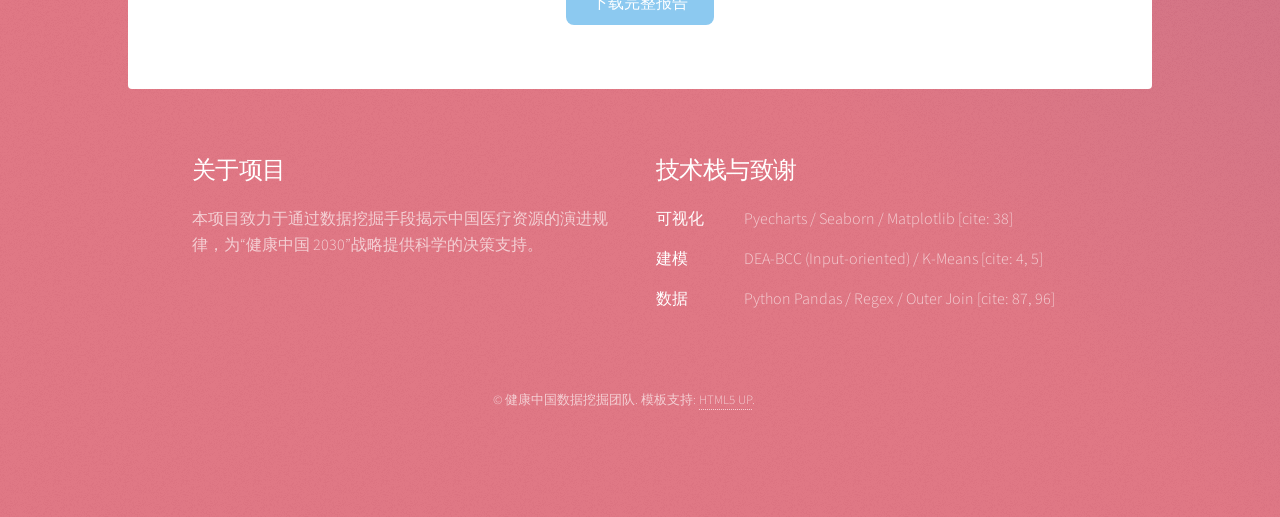
==== commit e6c684ac: "Update index.html" ====
--- a/index.html
+++ b/index.html
@@ -33,20 +33,20 @@
 								<header class="major">
 									<h2>第一章：宏观视域下的成就与危机</h2>
 								</header>
-								<p>过去二十年，中国经济腾飞驱动了国民预期寿命的跨越式增长。然而，随着老龄化加剧，核心慢性病致死占比快速攀升，凸显了对现有医疗资源进行跨省最优再分配的紧迫性。单纯依靠规模扩张的投入模式正面临挑战，资源的“效能转化”成为破局关键。</p>
+								<p>过去二十年，中国经济腾飞驱动了国民预期寿命的跨越式增长 [cite: 85]。然而，随着老龄化加剧，核心慢性病致死占比快速攀升，凸显了对现有医疗资源进行跨省最优再分配的紧迫性 [cite: 49]。单纯依靠规模扩张的投入模式正面临挑战，资源的“效能转化”成为破局关键 [cite: 25]。</p>
 								
 								<span class="image fit" style="margin-bottom: 0.5em;"><img src="images/picture1_achievement_foundation_final.png" alt="中国经济腾飞与寿命跨越" /></span>
-								<p style="font-size: 0.8em; color: gray; text-align: center; margin-bottom: 3em;">图1：中国崛起与健康成就——宏观视域下的“经济-健康”双跨越 (1960-2024)</p>
+								<p style="font-size: 0.8em; color: gray; text-align: center; margin-bottom: 3em;">图1：中国崛起与健康成就——宏观视域下的“经济-健康”双跨越 (1960-2024) [cite: 45]</p>
 								
 								<span class="image fit" style="margin-bottom: 0.5em;"><img src="images/picture2_final.png" alt="慢病占比趋势" /></span>
-								<p style="font-size: 0.8em; color: gray; text-align: center;">图2：慢病抬头的危机——医疗资源的“最大吞金兽” (2000-2023)</p>
+								<p style="font-size: 0.8em; color: gray; text-align: center;">图2：慢病抬头的危机——医疗资源的“最大吞金兽” (2000-2023) [cite: 49]</p>
 							</section>
 
 						<section id="first" class="main special">
 								<header class="major">
 									<h2>第二章：数据基建与预处理沙盒</h2>
 								</header>
-								<p style="text-align: left;">本研究构建了跨越全球宏观背景与国内省际面板的多维数据库。针对多源异构数据存在的统计口径不一、维度错位等问题，我们在特征工程阶段实施了正则清洗与逆透视重构。</p>
+								<p style="text-align: left;">本研究构建了跨越全球宏观背景与国内省际面板的多维数据库 [cite: 85]。针对多源异构数据存在的统计口径不一、维度错位等问题，我们在特征工程阶段实施了正则清洗与逆透视重构 [cite: 111-113]。</p>
 								
 								<div style="background: rgba(255,255,255,0.05); padding: 2em; border-radius: 8px; text-align: left; border: 1px solid rgba(255,255,255,0.1); margin-bottom: 3em;">
 									<h3 style="color: #e28a2b;">🛠️ 空间维度：正则脱水 (Regex) 模拟器</h3>
@@ -67,17 +67,17 @@
 									<li>
 										<span class="icon solid major style1 fa-database"></span>
 										<h3>多源融合</h3>
-										<p>整合 WDI、GBD 及国家统计局等权威数据。</p>
+										<p>整合 WDI、GBD 及国家统计局等权威数据 [cite: 85, 102]。</p>
 									</li>
 									<li>
-										<span class="icon major style3 fa-filter"></span>
+										<span class="icon solid major style3 fa-filter"></span>
 										<h3>向后结转</h3>
-										<p>采用 ffill 算法平滑低频普查数据的“时间空洞”。</p>
+										<p>采用 ffill 算法平滑低频普查数据的“时间空洞” [cite: 117]。</p>
 									</li>
 									<li>
-										<span class="icon major style5 fa-check-circle"></span>
+										<span class="icon solid major style5 fa-check-circle"></span>
 										<h3>质量验证</h3>
-										<p>清洗后实现 2020-2022 年“黄金三年” 0 缺失值纯净样本。</p>
+										<p>清洗后实现 2020-2022 年“黄金三年” 0 缺失值纯净样本 [cite: 98]。</p>
 									</li>
 								</ul>
 							</section>
@@ -86,29 +86,32 @@
 								<header class="major">
 									<h2>第三章：全国医疗效能评估与结果分析</h2>
 								</header>
-								<p>本研究采用输入导向的 BCC DEA 模型，衡量各地区在既定健康结果条件下的纯技术效率。</p>
+								<p>本研究采用输入导向的 BCC DEA 模型，衡量各地区在既定健康结果条件下的纯技术效率 [cite: 5]。</p>
 
 								<h3 style="text-align: left; margin-top: 2em;">1. 医疗资源配置时空演变动态沙盘 (2005-2024)</h3>
-								<p style="text-align: left; font-size: 0.9em; color: rgba(255,255,255,0.6);">注：请点击下方播放按钮查看近二十年各省卫生人员与床位配置的扩张轨迹。</p>
-								<iframe src="picture3_dynamic_map.html" width="100%" height="600px" style="border: 1px solid rgba(255,255,255,0.1); border-radius: 8px;"></iframe>
+								<p style="text-align: left; font-size: 0.9em; color: rgba(255,255,255,0.6);">注：请点击下方播放按钮查看近二十年各省卫生人员与床位配置的扩张轨迹 [cite: 63, 71]。</p>
+								
+								<div style="background-color: white; border-radius: 8px; overflow: hidden; padding: 10px;">
+									<iframe src="picture3_dynamic_map.html" width="100%" height="600px" style="border: none;" scrolling="no"></iframe>
+								</div>
 
 								<h3 style="text-align: left; margin-top: 4em;">2. 2022年全国医疗资源配置效能热力图</h3>
 								<span class="image fit"><img src="images/medical_resource_heatmap.png" alt="全国效能热力地图" /></span>
-								<p style="font-size: 0.8em; color: rgba(255,255,255,0.6); text-align: center;">图5：全国各省医疗卫生资源配置效能热力地图</p>
+								<p style="font-size: 0.8em; color: rgba(255,255,255,0.6); text-align: center;">图5：全国各省医疗卫生资源配置效能热力地图 [cite: 78]</p>
 
 								<h3 style="text-align: left; margin-top: 4em;">3. 聚类群体多维特征雷达图</h3>
 								<span class="image fit"><img src="images/Chart5_cluster_radar_colored.png" alt="聚类雷达图" /></span>
-								<p style="font-size: 0.8em; color: rgba(255,255,255,0.6); text-align: center;">图6：各聚类群体医疗资源效能多维特征对比雷达图</p>
+								<p style="font-size: 0.8em; color: rgba(255,255,255,0.6); text-align: center;">图6：各聚类群体医疗资源效能多维特征对比雷达图 [cite: 82]</p>
 							</section>
 
 						<section id="cta" class="main special">
 								<header class="major">
 									<h2>结果总结与政策建议</h2>
-									<p>全国省级医疗资源配置效率整体处于中高水平（均值约 0.85），但省际差异持续存在。</p>
+									<p>全国省级医疗资源配置效率整体处于中高水平（均值约 0.85），但省际差异持续存在 [cite: 11, 23]。</p>
 								</header>
-								<p style="text-align: left;">1. **规模效率优化**：多数地区规模效率接近 1，效率短板更多来自配置结构而非规模失衡。<br />
-								   2. **精准靶向治理**：“中高投入低转化洼地区”应作为后续政策优化的重点对象。<br />
-								   3. **区域协同发展**：高效率领先区可作为经验参照组，带动周边地区实现健康产出转化能力提升。</p>
+								<p style="text-align: left;">1. **规模效率优化**：多数地区规模效率接近 1，效率短板更多来自配置结构而非规模失衡 [cite: 24]。<br />
+								   2. **精准靶向治理**：“中高投入低转化洼地区”应作为后续政策优化的重点对象 [cite: 25]。<br />
+								   3. **区域协同发展**：高效率领先区可作为经验参照组，带动周边地区实现健康产出转化能力提升 [cite: 26]。</p>
 								<footer class="major">
 									<ul class="actions special">
 										<li><a href="#" class="button primary">下载完整报告</a></li>
@@ -127,11 +130,11 @@
 							<h2>技术栈与致谢</h2>
 							<dl class="alt">
 								<dt>可视化</dt>
-								<dd>Pyecharts / Seaborn / Matplotlib</dd>
+								<dd>Pyecharts / Seaborn / Matplotlib [cite: 38]</dd>
 								<dt>建模</dt>
-								<dd>DEA-BCC (Input-oriented) / K-Means</dd>
+								<dd>DEA-BCC (Input-oriented) / K-Means [cite: 4, 5]</dd>
 								<dt>数据</dt>
-								<dd>Python Pandas / Regex / Outer Join</dd>
+								<dd>Python Pandas / Regex / Outer Join [cite: 87, 96]</dd>
 							</dl>
 						</section>
 						<p class="copyright">&copy; 健康中国数据挖掘团队. 模板支持: <a href="https://html5up.net">HTML5 UP</a>.</p>
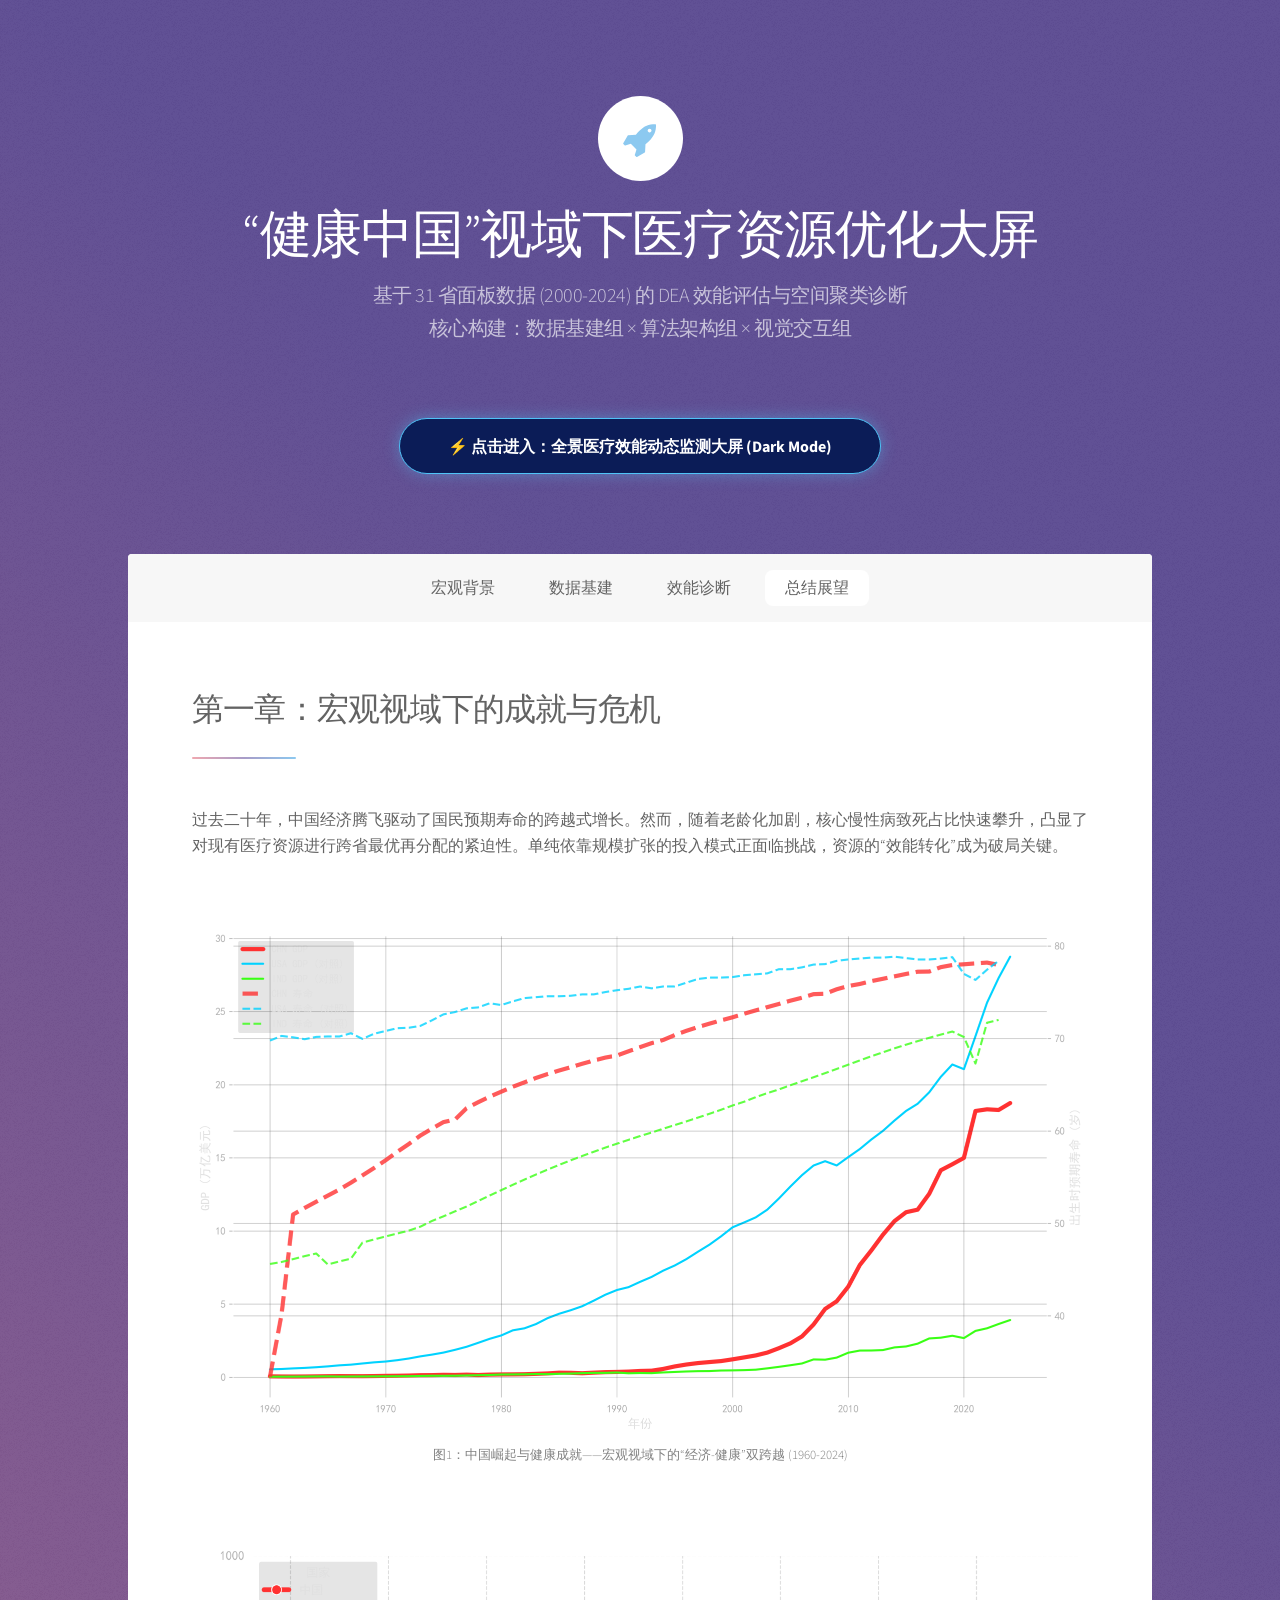
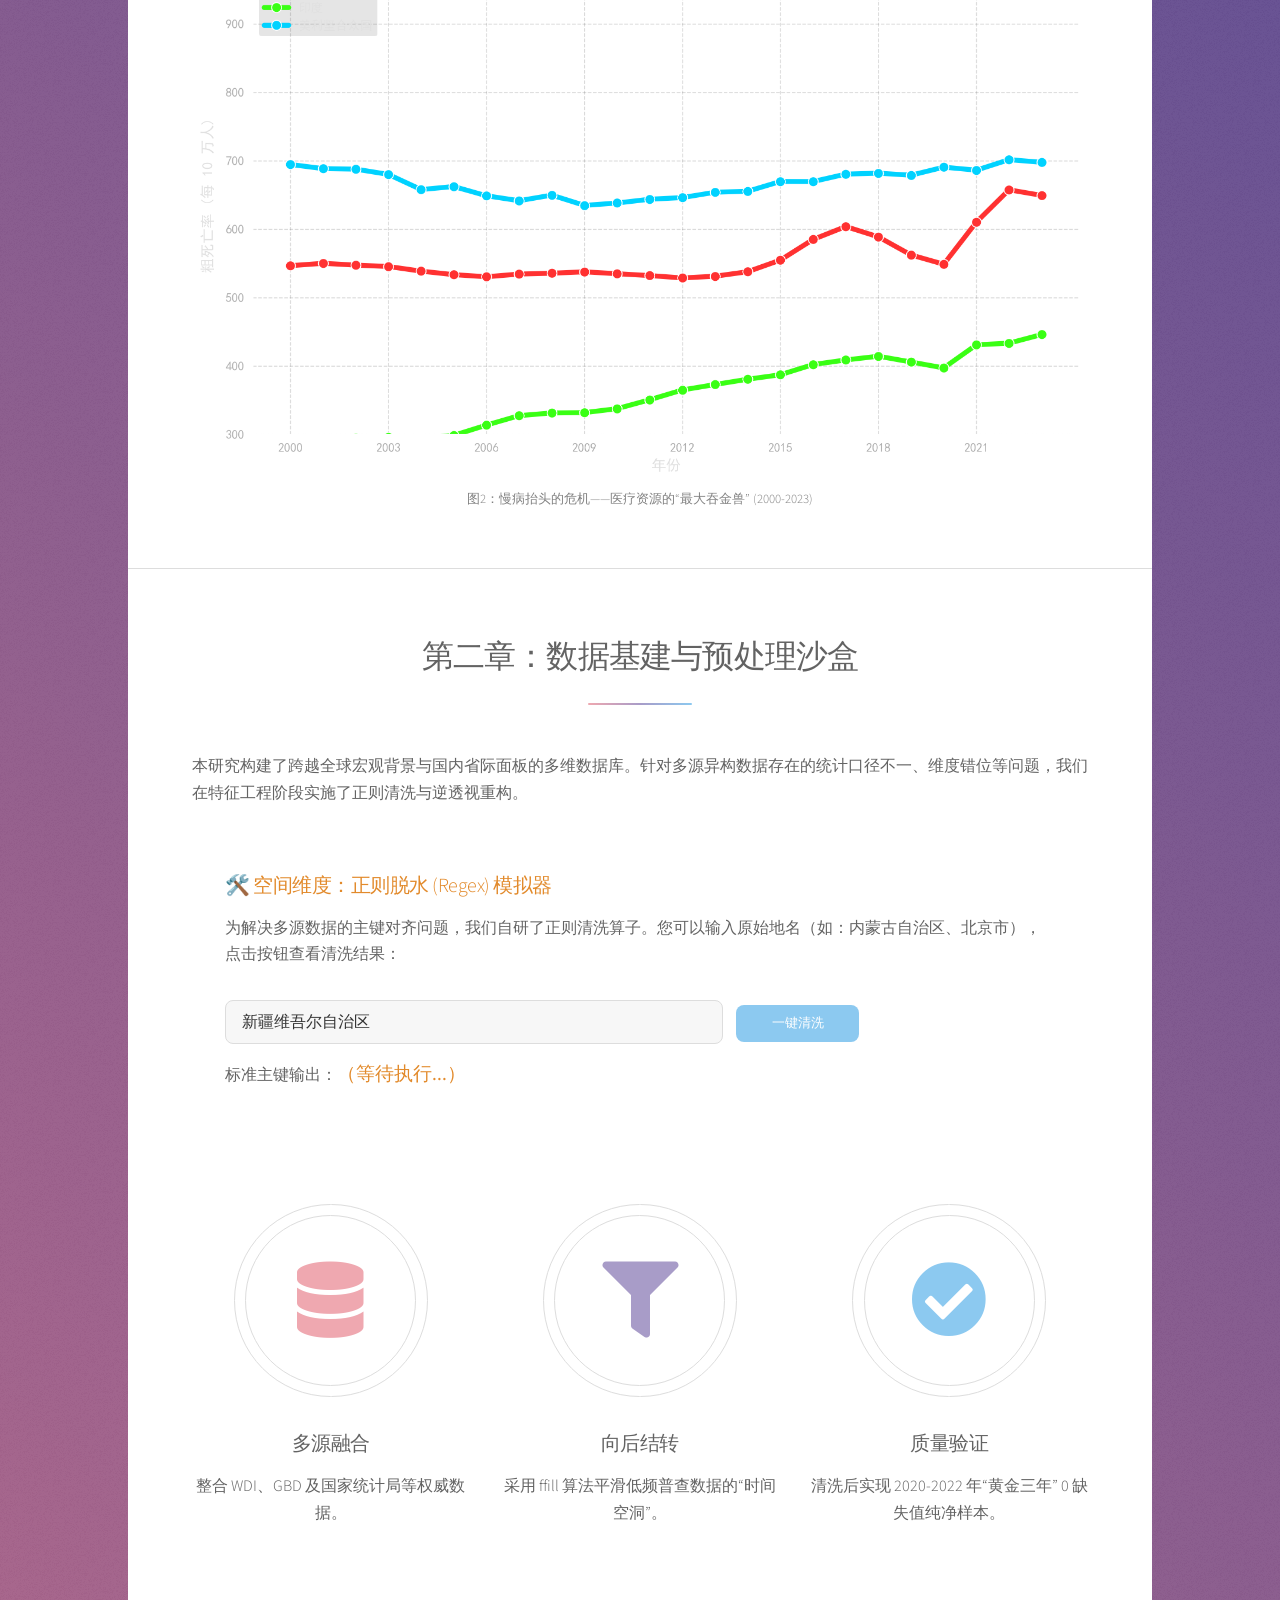
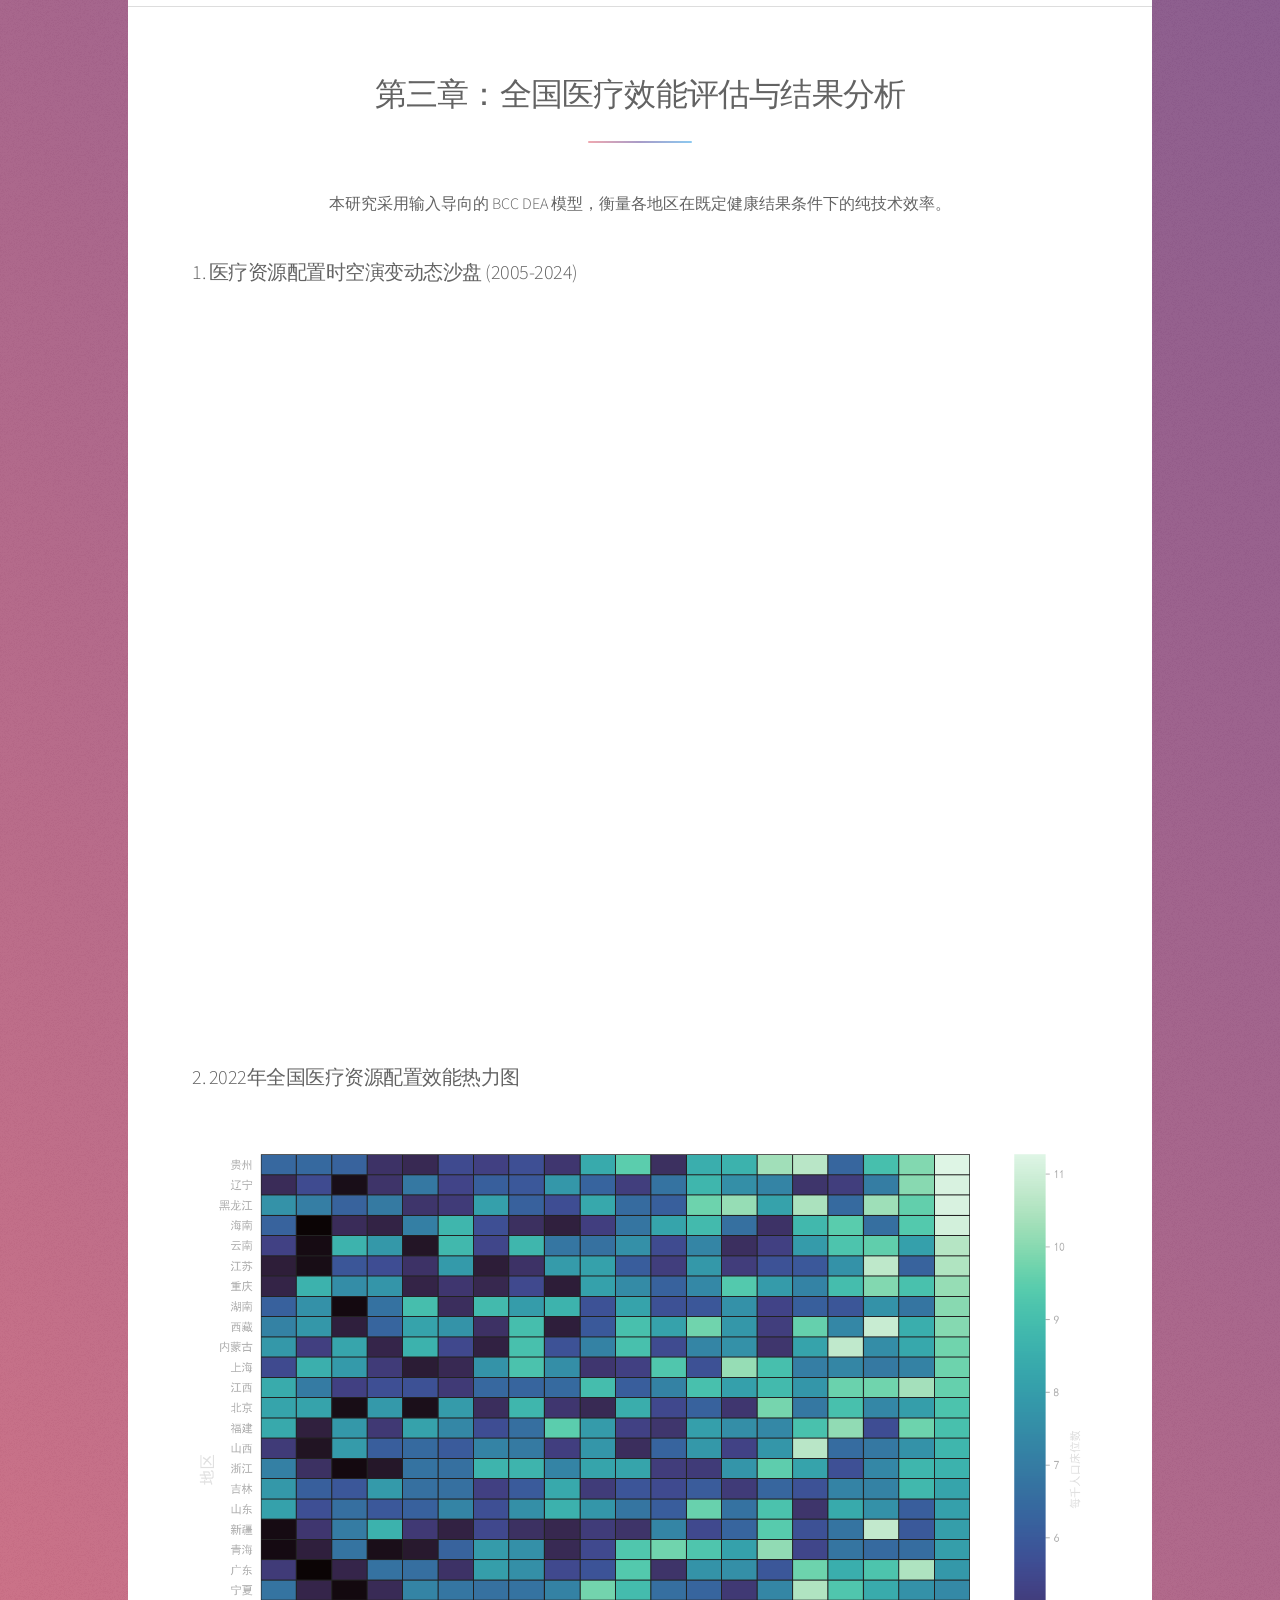
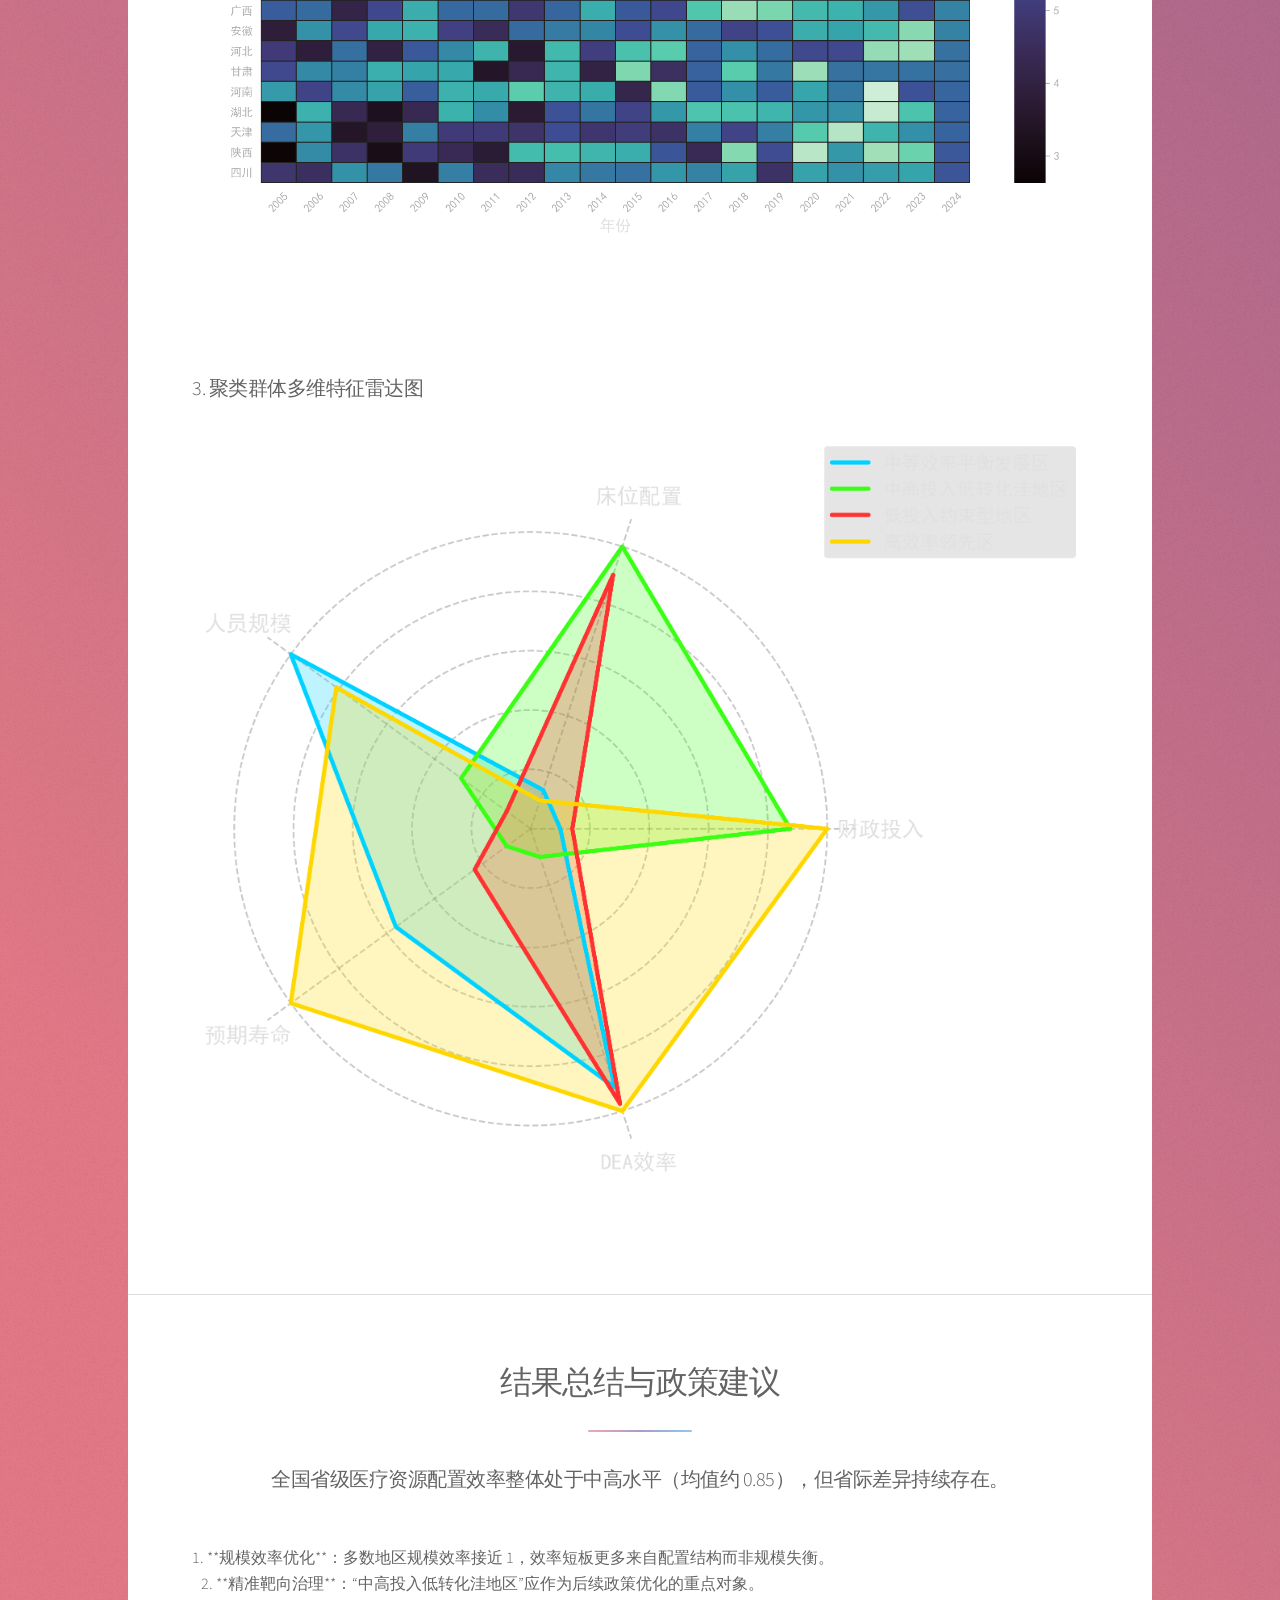
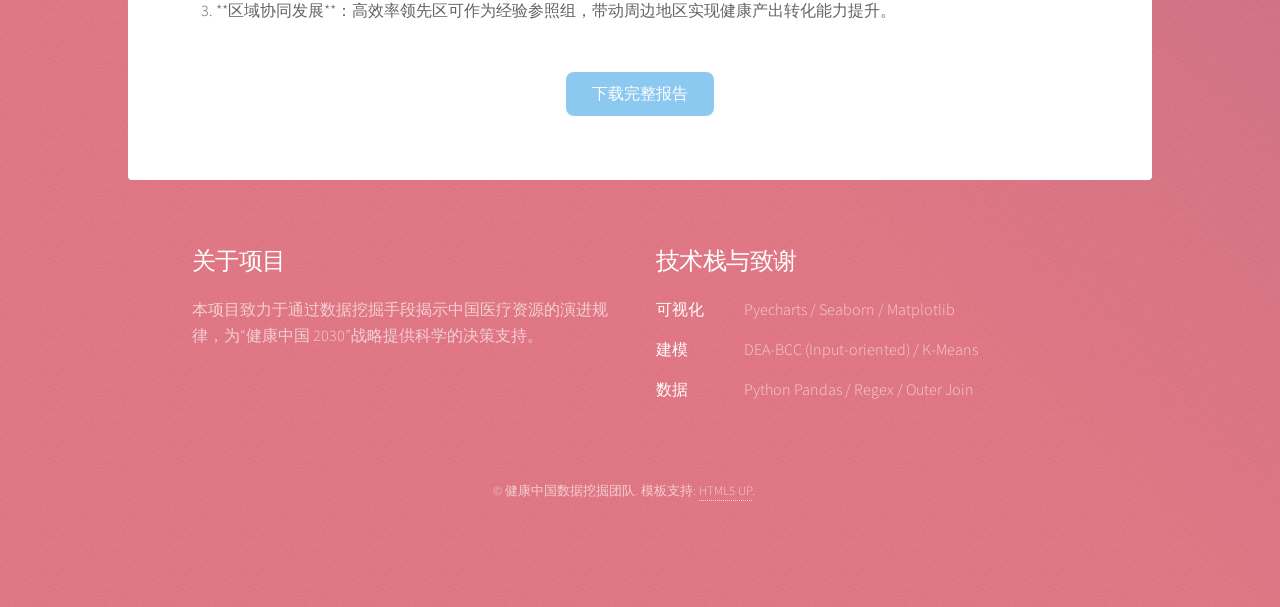
==== commit fc3fca94: "Update index.html" ====
--- a/index.html
+++ b/index.html
@@ -6,6 +6,30 @@
 		<meta name="viewport" content="width=device-width, initial-scale=1, user-scalable=no" />
 		<link rel="stylesheet" href="assets/css/main.css" />
 		<noscript><link rel="stylesheet" href="assets/css/noscript.css" /></noscript>
+		<style>
+			/* 专属：科技感传送门按钮样式 */
+			.portal-btn {
+				display: inline-block;
+				margin: 2em 0;
+				padding: 0 3em;
+				height: 3.5em;
+				line-height: 3.5em;
+				background-color: #0b1c57 !important;
+				color: #fff !important;
+				font-weight: bold;
+				border-radius: 50px;
+				border: 1px solid #4fc3f7;
+				box-shadow: 0 0 15px rgba(79, 195, 247, 0.4);
+				transition: all 0.3s ease;
+				text-decoration: none;
+			}
+			.portal-btn:hover {
+				background-color: #4fc3f7 !important;
+				color: #0b1c57 !important;
+				box-shadow: 0 0 25px rgba(79, 195, 247, 0.8);
+				transform: translateY(-3px);
+			}
+		</style>
 	</head>
 	<body class="is-preload">
 
@@ -16,6 +40,10 @@
 						<h1>“健康中国”视域下医疗资源优化大屏</h1>
 						<p>基于 31 省面板数据 (2000-2024) 的 DEA 效能评估与空间聚类诊断<br />
 						核心构建：数据基建组 × 算法架构组 × 视觉交互组</p>
+						
+						<a href="dashboard.html" target="_blank" class="portal-btn">
+							⚡ 点击进入：全景医疗效能动态监测大屏 (Dark Mode)
+						</a>
 					</header>
 
 				<nav id="nav">
@@ -33,20 +61,20 @@
 								<header class="major">
 									<h2>第一章：宏观视域下的成就与危机</h2>
 								</header>
-								<p>过去二十年，中国经济腾飞驱动了国民预期寿命的跨越式增长 [cite: 85]。然而，随着老龄化加剧，核心慢性病致死占比快速攀升，凸显了对现有医疗资源进行跨省最优再分配的紧迫性 [cite: 49]。单纯依靠规模扩张的投入模式正面临挑战，资源的“效能转化”成为破局关键 [cite: 25]。</p>
+								<p>过去二十年，中国经济腾飞驱动了国民预期寿命的跨越式增长。然而，随着老龄化加剧，核心慢性病致死占比快速攀升，凸显了对现有医疗资源进行跨省最优再分配的紧迫性。单纯依靠规模扩张的投入模式正面临挑战，资源的“效能转化”成为破局关键。</p>
 								
 								<span class="image fit" style="margin-bottom: 0.5em;"><img src="images/picture1_achievement_foundation_final.png" alt="中国经济腾飞与寿命跨越" /></span>
-								<p style="font-size: 0.8em; color: gray; text-align: center; margin-bottom: 3em;">图1：中国崛起与健康成就——宏观视域下的“经济-健康”双跨越 (1960-2024) [cite: 45]</p>
+								<p style="font-size: 0.8em; color: gray; text-align: center; margin-bottom: 3em;">图1：中国崛起与健康成就——宏观视域下的“经济-健康”双跨越 (1960-2024)</p>
 								
 								<span class="image fit" style="margin-bottom: 0.5em;"><img src="images/picture2_final.png" alt="慢病占比趋势" /></span>
-								<p style="font-size: 0.8em; color: gray; text-align: center;">图2：慢病抬头的危机——医疗资源的“最大吞金兽” (2000-2023) [cite: 49]</p>
+								<p style="font-size: 0.8em; color: gray; text-align: center;">图2：慢病抬头的危机——医疗资源的“最大吞金兽” (2000-2023)</p>
 							</section>
 
 						<section id="first" class="main special">
 								<header class="major">
 									<h2>第二章：数据基建与预处理沙盒</h2>
 								</header>
-								<p style="text-align: left;">本研究构建了跨越全球宏观背景与国内省际面板的多维数据库 [cite: 85]。针对多源异构数据存在的统计口径不一、维度错位等问题，我们在特征工程阶段实施了正则清洗与逆透视重构 [cite: 111-113]。</p>
+								<p style="text-align: left;">本研究构建了跨越全球宏观背景与国内省际面板的多维数据库。针对多源异构数据存在的统计口径不一、维度错位等问题，我们在特征工程阶段实施了正则清洗与逆透视重构。</p>
 								
 								<div style="background: rgba(255,255,255,0.05); padding: 2em; border-radius: 8px; text-align: left; border: 1px solid rgba(255,255,255,0.1); margin-bottom: 3em;">
 									<h3 style="color: #e28a2b;">🛠️ 空间维度：正则脱水 (Regex) 模拟器</h3>
@@ -67,17 +95,17 @@
 									<li>
 										<span class="icon solid major style1 fa-database"></span>
 										<h3>多源融合</h3>
-										<p>整合 WDI、GBD 及国家统计局等权威数据 [cite: 85, 102]。</p>
+										<p>整合 WDI、GBD 及国家统计局等权威数据。</p>
 									</li>
 									<li>
 										<span class="icon solid major style3 fa-filter"></span>
 										<h3>向后结转</h3>
-										<p>采用 ffill 算法平滑低频普查数据的“时间空洞” [cite: 117]。</p>
+										<p>采用 ffill 算法平滑低频普查数据的“时间空洞”。</p>
 									</li>
 									<li>
 										<span class="icon solid major style5 fa-check-circle"></span>
 										<h3>质量验证</h3>
-										<p>清洗后实现 2020-2022 年“黄金三年” 0 缺失值纯净样本 [cite: 98]。</p>
+										<p>清洗后实现 2020-2022 年“黄金三年” 0 缺失值纯净样本。</p>
 									</li>
 								</ul>
 							</section>
@@ -86,10 +114,10 @@
 								<header class="major">
 									<h2>第三章：全国医疗效能评估与结果分析</h2>
 								</header>
-								<p>本研究采用输入导向的 BCC DEA 模型，衡量各地区在既定健康结果条件下的纯技术效率 [cite: 5]。</p>
+								<p>本研究采用输入导向的 BCC DEA 模型，衡量各地区在既定健康结果条件下的纯技术效率。</p>
 
 								<h3 style="text-align: left; margin-top: 2em;">1. 医疗资源配置时空演变动态沙盘 (2005-2024)</h3>
-								<p style="text-align: left; font-size: 0.9em; color: rgba(255,255,255,0.6);">注：请点击下方播放按钮查看近二十年各省卫生人员与床位配置的扩张轨迹 [cite: 63, 71]。</p>
+								<p style="text-align: left; font-size: 0.9em; color: rgba(255,255,255,0.6);">注：请点击下方播放按钮查看近二十年各省卫生人员与床位配置的扩张轨迹。</p>
 								
 								<div style="background-color: white; border-radius: 8px; overflow: hidden; padding: 10px;">
 									<iframe src="picture3_dynamic_map.html" width="100%" height="600px" style="border: none;" scrolling="no"></iframe>
@@ -97,21 +125,21 @@
 
 								<h3 style="text-align: left; margin-top: 4em;">2. 2022年全国医疗资源配置效能热力图</h3>
 								<span class="image fit"><img src="images/medical_resource_heatmap.png" alt="全国效能热力地图" /></span>
-								<p style="font-size: 0.8em; color: rgba(255,255,255,0.6); text-align: center;">图5：全国各省医疗卫生资源配置效能热力地图 [cite: 78]</p>
+								<p style="font-size: 0.8em; color: rgba(255,255,255,0.6); text-align: center;">图5：全国各省医疗卫生资源配置效能热力地图</p>
 
 								<h3 style="text-align: left; margin-top: 4em;">3. 聚类群体多维特征雷达图</h3>
 								<span class="image fit"><img src="images/Chart5_cluster_radar_colored.png" alt="聚类雷达图" /></span>
-								<p style="font-size: 0.8em; color: rgba(255,255,255,0.6); text-align: center;">图6：各聚类群体医疗资源效能多维特征对比雷达图 [cite: 82]</p>
+								<p style="font-size: 0.8em; color: rgba(255,255,255,0.6); text-align: center;">图6：各聚类群体医疗资源效能多维特征对比雷达图</p>
 							</section>
 
 						<section id="cta" class="main special">
 								<header class="major">
 									<h2>结果总结与政策建议</h2>
-									<p>全国省级医疗资源配置效率整体处于中高水平（均值约 0.85），但省际差异持续存在 [cite: 11, 23]。</p>
+									<p>全国省级医疗资源配置效率整体处于中高水平（均值约 0.85），但省际差异持续存在。</p>
 								</header>
-								<p style="text-align: left;">1. **规模效率优化**：多数地区规模效率接近 1，效率短板更多来自配置结构而非规模失衡 [cite: 24]。<br />
-								   2. **精准靶向治理**：“中高投入低转化洼地区”应作为后续政策优化的重点对象 [cite: 25]。<br />
-								   3. **区域协同发展**：高效率领先区可作为经验参照组，带动周边地区实现健康产出转化能力提升 [cite: 26]。</p>
+								<p style="text-align: left;">1. **规模效率优化**：多数地区规模效率接近 1，效率短板更多来自配置结构而非规模失衡。<br />
+								   2. **精准靶向治理**：“中高投入低转化洼地区”应作为后续政策优化的重点对象。<br />
+								   3. **区域协同发展**：高效率领先区可作为经验参照组，带动周边地区实现健康产出转化能力提升。</p>
 								<footer class="major">
 									<ul class="actions special">
 										<li><a href="#" class="button primary">下载完整报告</a></li>
@@ -130,11 +158,11 @@
 							<h2>技术栈与致谢</h2>
 							<dl class="alt">
 								<dt>可视化</dt>
-								<dd>Pyecharts / Seaborn / Matplotlib [cite: 38]</dd>
+								<dd>Pyecharts / Seaborn / Matplotlib</dd>
 								<dt>建模</dt>
-								<dd>DEA-BCC (Input-oriented) / K-Means [cite: 4, 5]</dd>
+								<dd>DEA-BCC (Input-oriented) / K-Means</dd>
 								<dt>数据</dt>
-								<dd>Python Pandas / Regex / Outer Join [cite: 87, 96]</dd>
+								<dd>Python Pandas / Regex / Outer Join</dd>
 							</dl>
 						</section>
 						<p class="copyright">&copy; 健康中国数据挖掘团队. 模板支持: <a href="https://html5up.net">HTML5 UP</a>.</p>
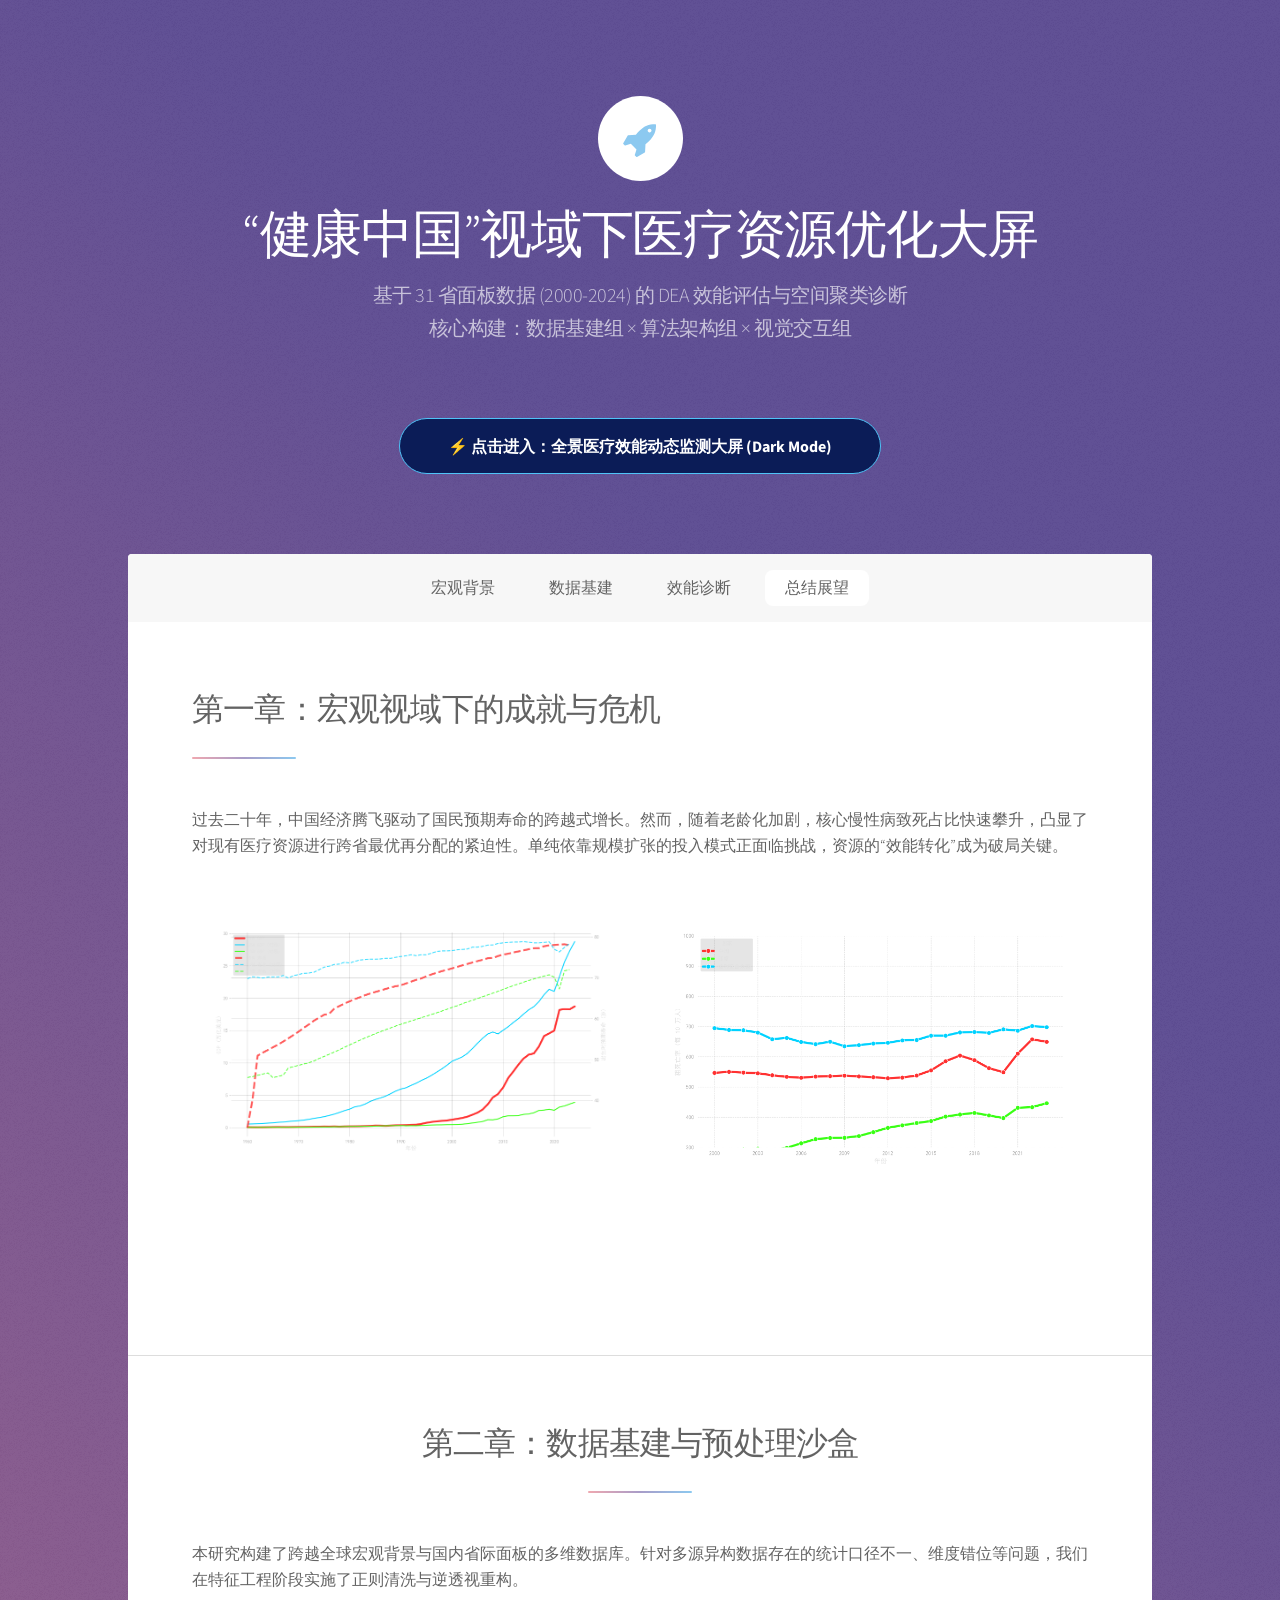
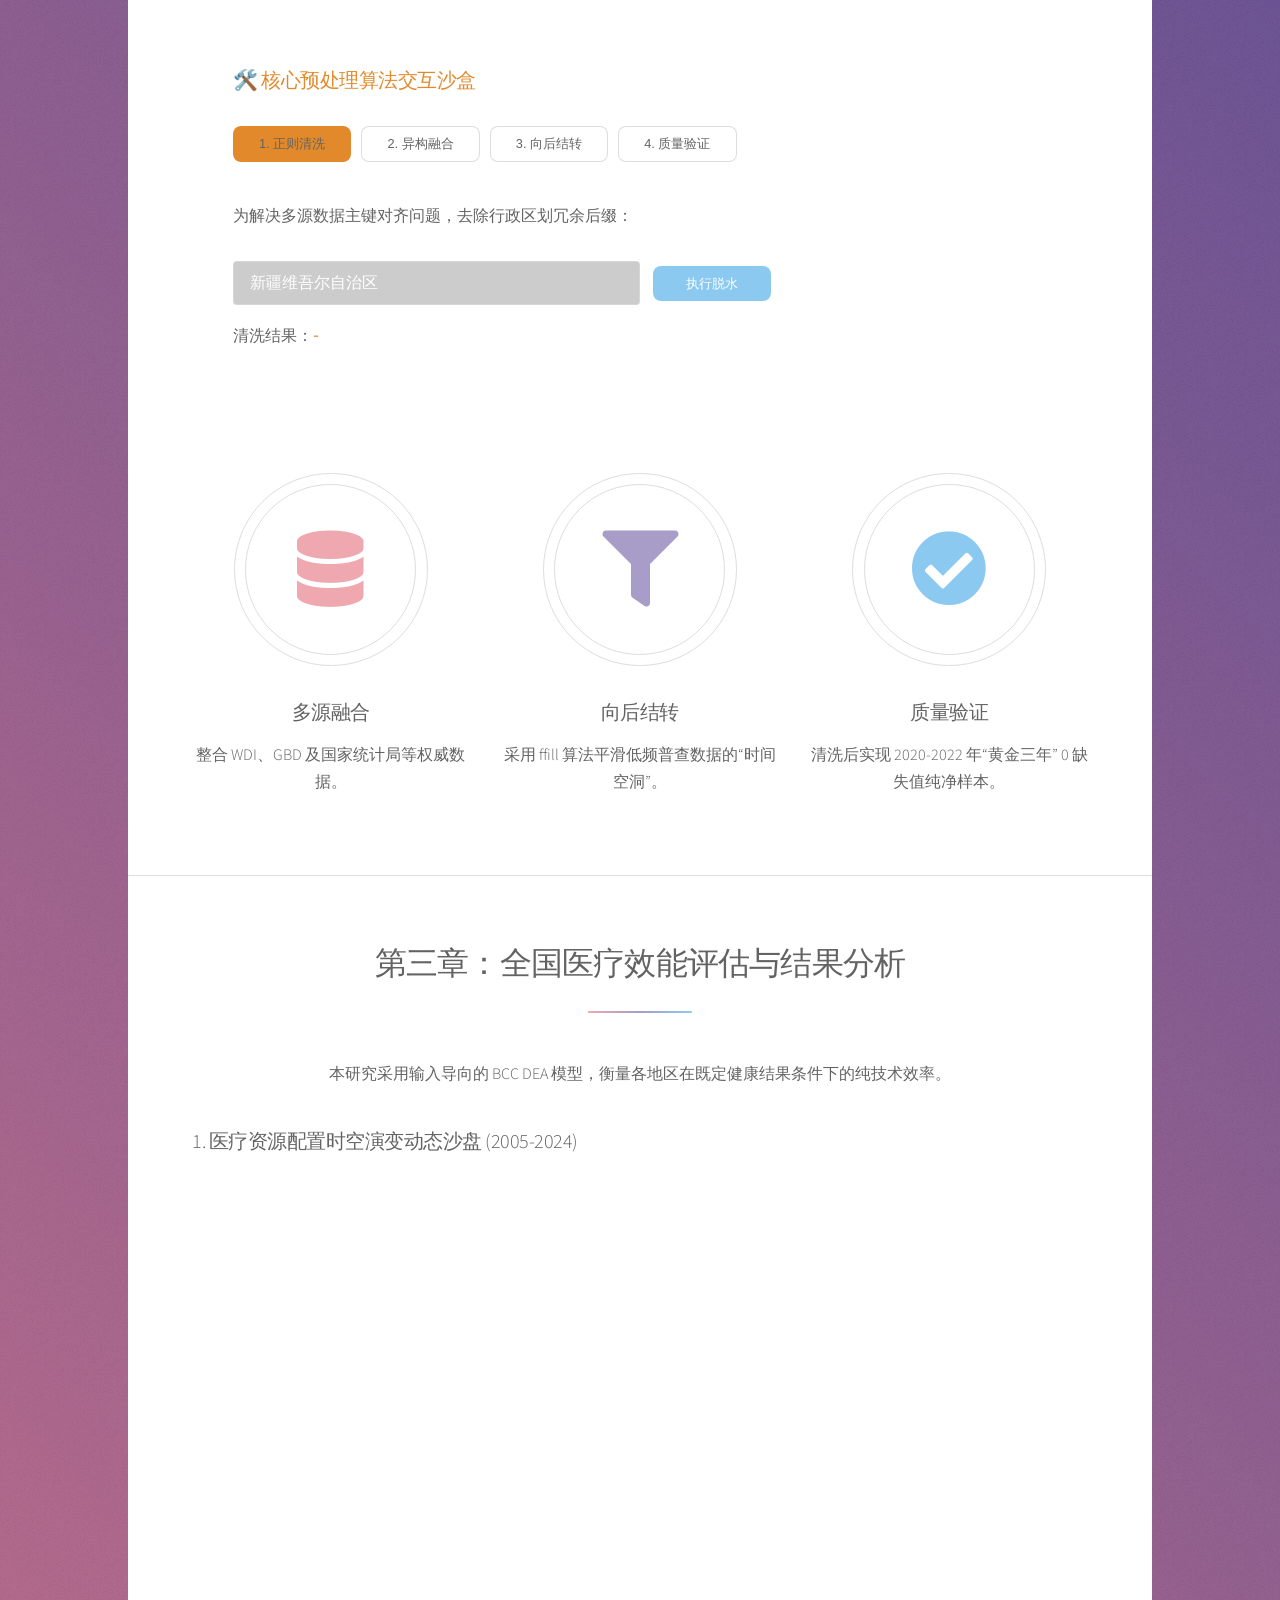
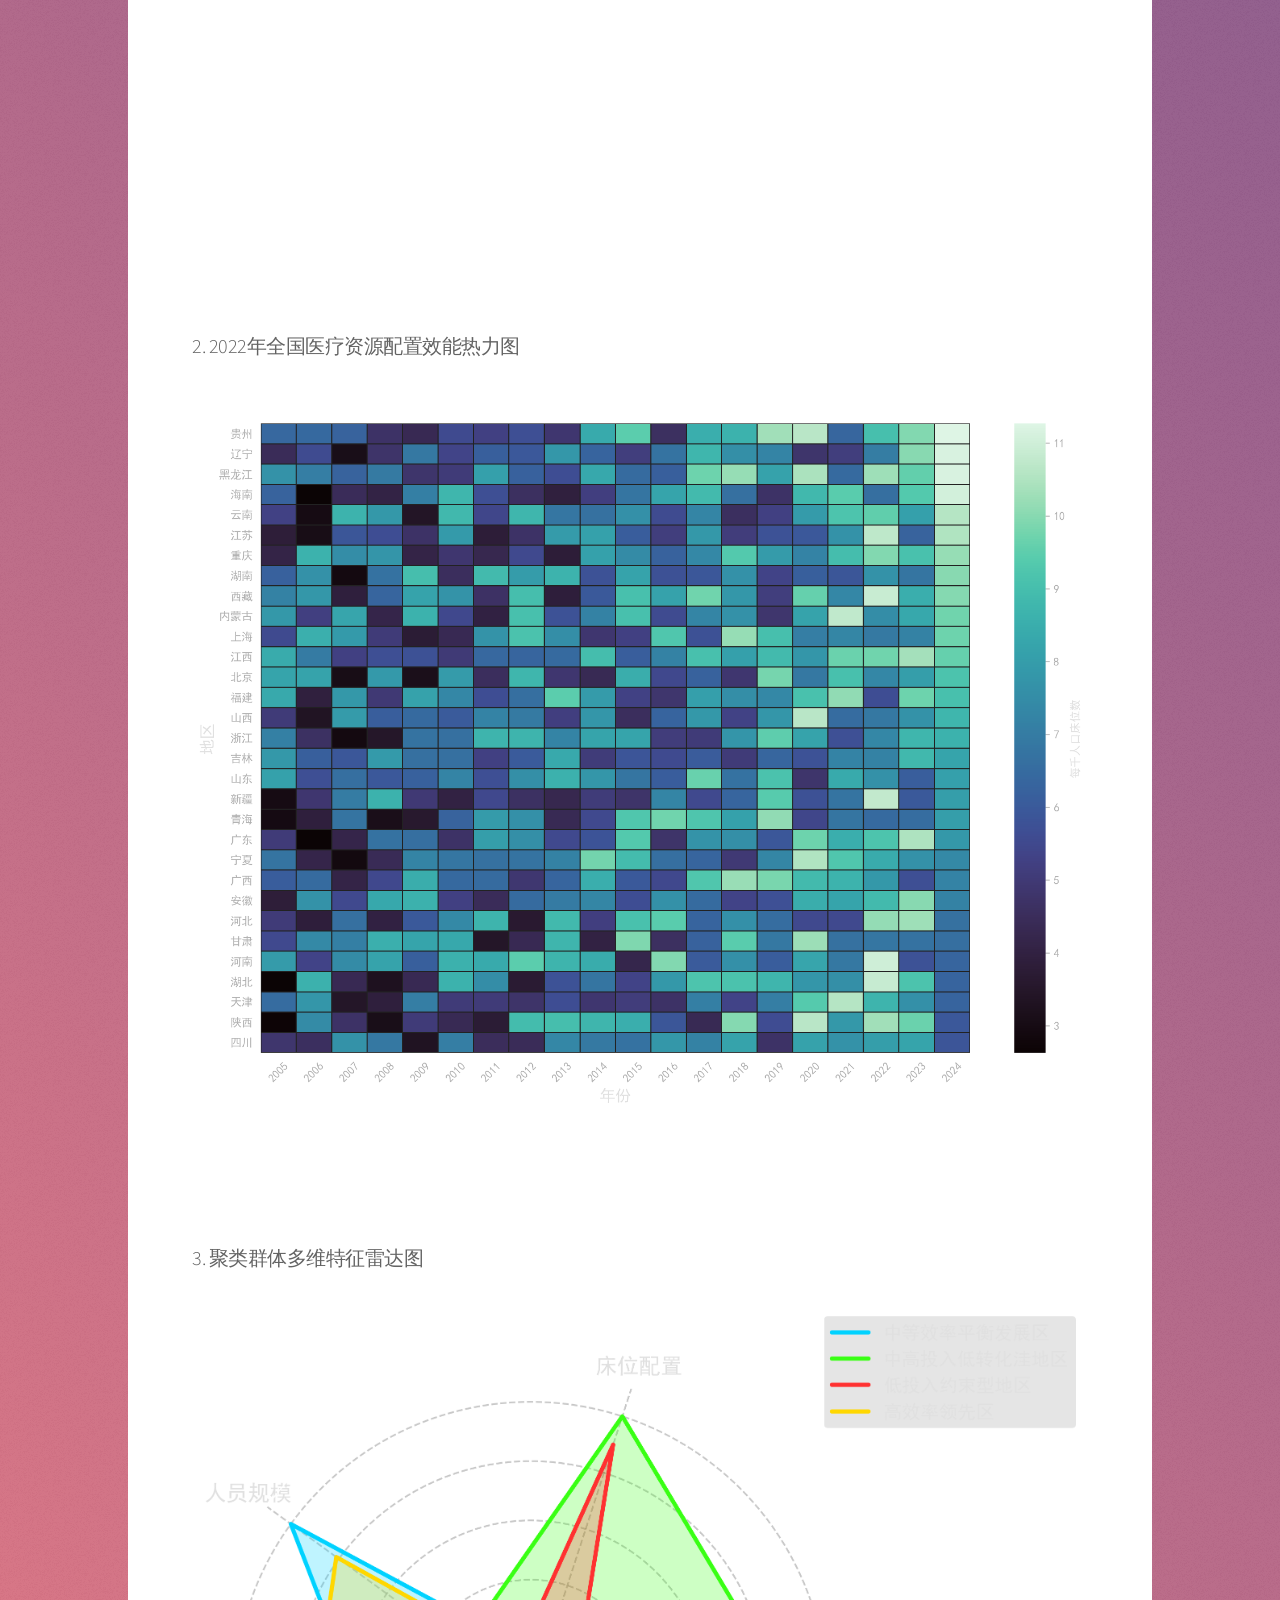
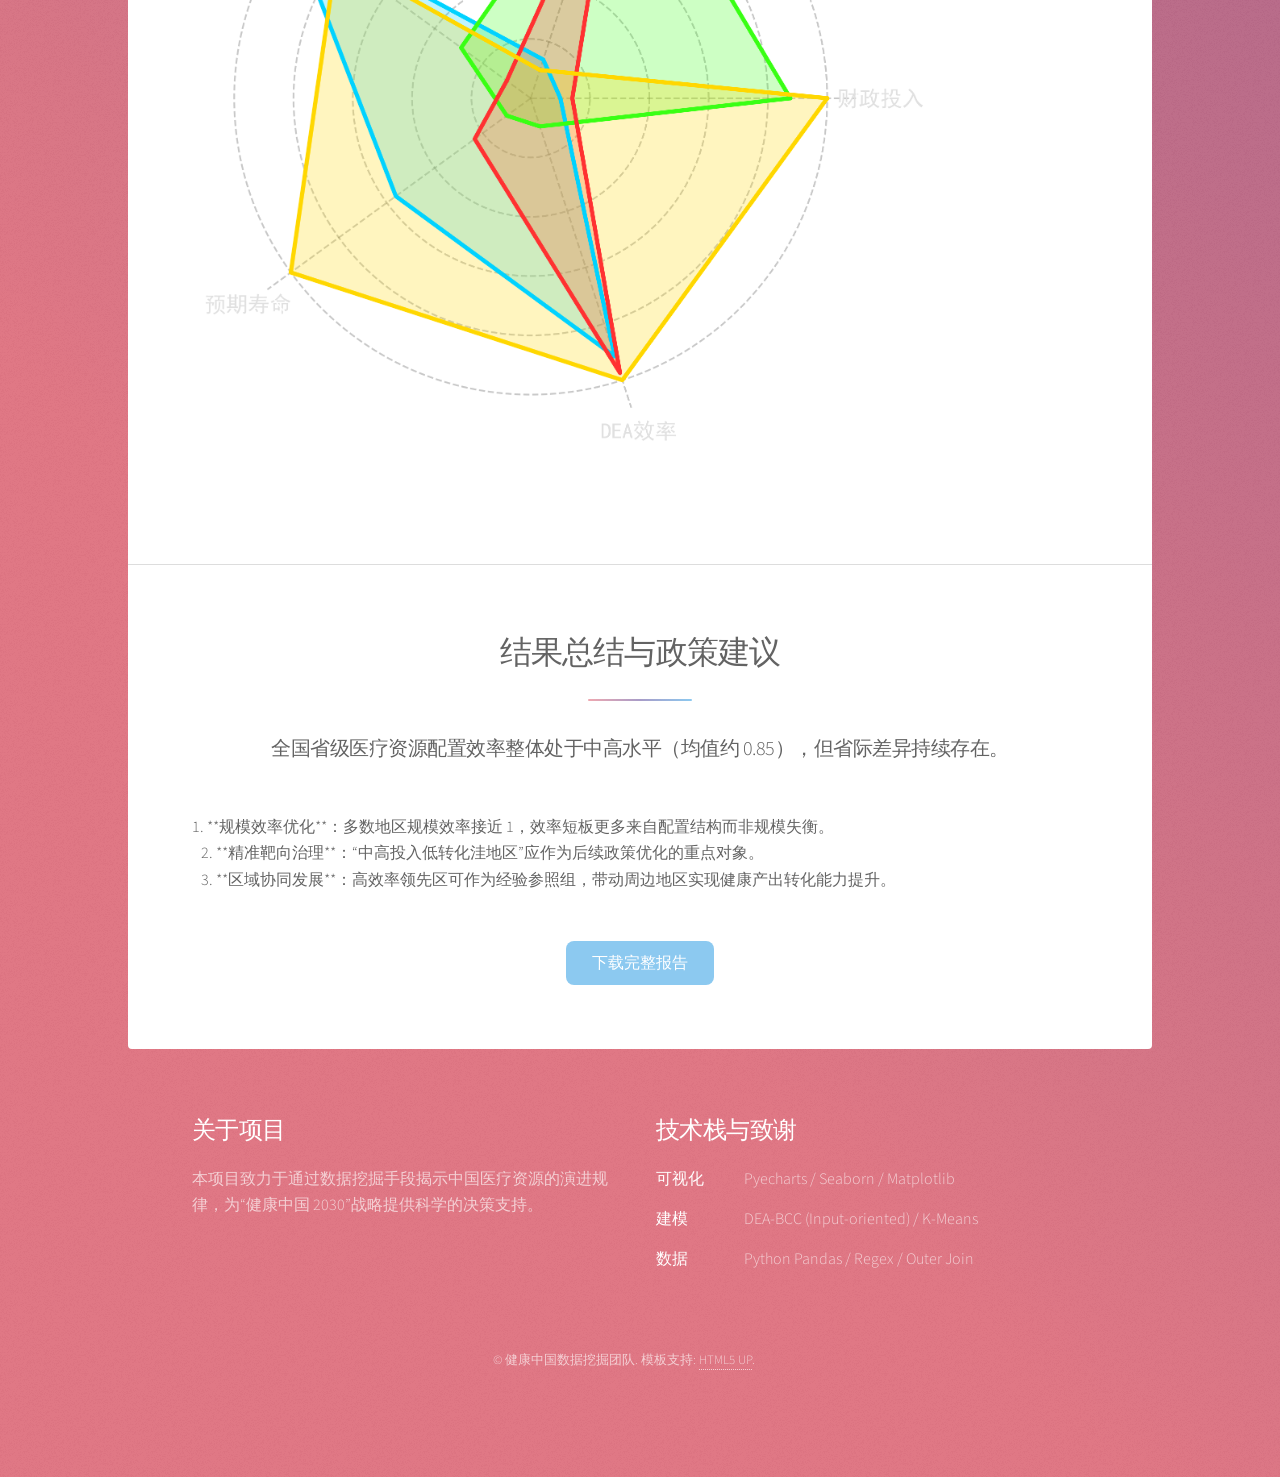
==== commit 8c220508: "Update index.html" ====
--- a/index.html
+++ b/index.html
@@ -7,7 +7,12 @@
 		<link rel="stylesheet" href="assets/css/main.css" />
 		<noscript><link rel="stylesheet" href="assets/css/noscript.css" /></noscript>
 		<style>
-			/* 专属：科技感传送门按钮样式 */
+			/* 专属：科技感传送门按钮样式 - 呼吸发光版 */
+			@keyframes breathingGlow {
+				0% { box-shadow: 0 0 10px rgba(79, 195, 247, 0.4); transform: scale(1); }
+				50% { box-shadow: 0 0 30px rgba(79, 195, 247, 0.9); transform: scale(1.03); }
+				100% { box-shadow: 0 0 10px rgba(79, 195, 247, 0.4); transform: scale(1); }
+			}
 			.portal-btn {
 				display: inline-block;
 				margin: 2em 0;
@@ -19,16 +24,31 @@
 				font-weight: bold;
 				border-radius: 50px;
 				border: 1px solid #4fc3f7;
-				box-shadow: 0 0 15px rgba(79, 195, 247, 0.4);
+				animation: breathingGlow 3s infinite ease-in-out;
 				transition: all 0.3s ease;
 				text-decoration: none;
 			}
 			.portal-btn:hover {
 				background-color: #4fc3f7 !important;
 				color: #0b1c57 !important;
-				box-shadow: 0 0 25px rgba(79, 195, 247, 0.8);
+				animation: none;
+				box-shadow: 0 0 25px rgba(79, 195, 247, 1);
 				transform: translateY(-3px);
 			}
+
+            /* 选项卡按钮激活状态 */
+            .tab-btn {
+                background: transparent; 
+                color: #ccc; 
+                box-shadow: inset 0 0 0 1px rgba(255,255,255,0.2);
+                margin-right: 10px;
+                transition: all 0.3s ease;
+            }
+            .tab-btn.active-tab {
+                background-color: #e28a2b !important;
+                color: #fff !important;
+                box-shadow: none !important;
+            }
 		</style>
 	</head>
 	<body class="is-preload">
@@ -63,11 +83,25 @@
 								</header>
 								<p>过去二十年，中国经济腾飞驱动了国民预期寿命的跨越式增长。然而，随着老龄化加剧，核心慢性病致死占比快速攀升，凸显了对现有医疗资源进行跨省最优再分配的紧迫性。单纯依靠规模扩张的投入模式正面临挑战，资源的“效能转化”成为破局关键。</p>
 								
-								<span class="image fit" style="margin-bottom: 0.5em;"><img src="images/picture1_achievement_foundation_final.png" alt="中国经济腾飞与寿命跨越" /></span>
-								<p style="font-size: 0.8em; color: gray; text-align: center; margin-bottom: 3em;">图1：中国崛起与健康成就——宏观视域下的“经济-健康”双跨越 (1960-2024)</p>
-								
-								<span class="image fit" style="margin-bottom: 0.5em;"><img src="images/picture2_final.png" alt="慢病占比趋势" /></span>
-								<p style="font-size: 0.8em; color: gray; text-align: center;">图2：慢病抬头的危机——医疗资源的“最大吞金兽” (2000-2023)</p>
+                                <div style="display: flex; flex-wrap: wrap; gap: 20px; justify-content: space-between; margin-top: 2em; margin-bottom: 2em;">
+                                    
+                                    <div style="flex: 1 1 45%; background: rgba(255,255,255,0.05); padding: 20px; border-radius: 12px; border: 1px solid rgba(255,255,255,0.1); text-align: center;">
+                                        <span class="image fit" style="margin-bottom: 1.5em;">
+                                            <img src="images/picture1_achievement_foundation_final.png" alt="中国经济腾飞与寿命跨越" style="border-radius: 8px;" />
+                                        </span>
+                                        <h4 style="margin-bottom: 0.5em; color: #fff;">图1：经济-健康双跨越</h4>
+                                        <p style="font-size: 0.85em; color: rgba(255,255,255,0.6); margin: 0; line-height: 1.6;">中国在短时间内走完了发达国家上百年的民生改善路径，经济腾飞支撑起了人均寿命的飞跃 (1960-2024)。</p>
+                                    </div>
+
+                                    <div style="flex: 1 1 45%; background: rgba(255,255,255,0.05); padding: 20px; border-radius: 12px; border: 1px solid rgba(255,255,255,0.1); text-align: center;">
+                                        <span class="image fit" style="margin-bottom: 1.5em;">
+                                            <img src="images/picture2_final.png" alt="慢病占比趋势" style="border-radius: 8px;" />
+                                        </span>
+                                        <h4 style="margin-bottom: 0.5em; color: #fff;">图2：慢病负担严峻攀升</h4>
+                                        <p style="font-size: 0.85em; color: rgba(255,255,255,0.6); margin: 0; line-height: 1.6;">核心慢性病致死率快速攀升，已成为医疗资源的“最大吞金兽”，倒逼资源必须走向高质效配置 (2000-2023)。</p>
+                                    </div>
+
+                                </div>
 							</section>
 
 						<section id="first" class="main special">
@@ -76,20 +110,84 @@
 								</header>
 								<p style="text-align: left;">本研究构建了跨越全球宏观背景与国内省际面板的多维数据库。针对多源异构数据存在的统计口径不一、维度错位等问题，我们在特征工程阶段实施了正则清洗与逆透视重构。</p>
 								
-								<div style="background: rgba(255,255,255,0.05); padding: 2em; border-radius: 8px; text-align: left; border: 1px solid rgba(255,255,255,0.1); margin-bottom: 3em;">
-									<h3 style="color: #e28a2b;">🛠️ 空间维度：正则脱水 (Regex) 模拟器</h3>
-									<p>为解决多源数据的主键对齐问题，我们自研了正则清洗算子。您可以输入原始地名（如：内蒙古自治区、北京市），点击按钮查看清洗结果：</p>
-									<input type="text" id="regionInput" value="新疆维吾尔自治区" style="width: 60%; display: inline-block; margin-right: 10px; color: #333;">
-									<button onclick="cleanRegion()" class="button primary">一键清洗</button>
-									<p style="margin-top: 15px;">标准主键输出：<strong id="regionOutput" style="color: #e28a2b; font-size: 1.2em;">（等待执行...）</strong></p>
-								</div>
-								<script>
-									function cleanRegion() {
-										let input = document.getElementById('regionInput').value;
-										let output = input.replace(/(维吾尔|壮族|回族)?(自治区|省|市)$/, '');
-										document.getElementById('regionOutput').innerText = output;
-									}
-								</script>
+                                <div style="background: rgba(255,255,255,0.05); padding: 2.5em; border-radius: 12px; text-align: left; border: 1px solid rgba(255,255,255,0.1); margin-bottom: 3em;">
+                                    <h3 style="color: #e28a2b; margin-bottom: 1.5em;">🛠️ 核心预处理算法交互沙盒</h3>
+                                    
+                                    <div style="display: flex; margin-bottom: 25px; border-bottom: 1px solid rgba(255,255,255,0.1); padding-bottom: 15px; flex-wrap: wrap;">
+                                        <button onclick="switchSandbox('regex')" class="button small tab-btn active-tab" id="btn-regex">1. 正则清洗</button>
+                                        <button onclick="switchSandbox('merge')" class="button small tab-btn" id="btn-merge">2. 异构融合</button>
+                                        <button onclick="switchSandbox('ffill')" class="button small tab-btn" id="btn-ffill">3. 向后结转</button>
+                                        <button onclick="switchSandbox('validate')" class="button small tab-btn" id="btn-validate">4. 质量验证</button>
+                                    </div>
+
+                                    <div id="panel-regex" class="sandbox-panel" style="display: block;">
+                                        <p>为解决多源数据主键对齐问题，去除行政区划冗余后缀：</p>
+                                        <input type="text" id="regionInput" value="新疆维吾尔自治区" style="width: 50%; display: inline-block; margin-right: 10px; background: rgba(0,0,0,0.2); color: #fff; border: 1px solid rgba(255,255,255,0.2); border-radius: 4px;">
+                                        <button onclick="cleanRegion()" class="button primary small">执行脱水</button>
+                                        <p style="margin-top: 15px;">清洗结果：<strong id="regionOutput" style="color: #e28a2b; font-size: 1.2em;">-</strong></p>
+                                    </div>
+
+                                    <div id="panel-merge" class="sandbox-panel" style="display: none;">
+                                        <p>模拟 WDI 经济数据与 GBD 疾病数据基于 <code>[年份, 地区]</code> 的 Outer Join：</p>
+                                        <div style="display: flex; gap: 20px; margin-bottom: 15px;">
+                                            <div style="flex: 1; background: rgba(0,0,0,0.2); padding: 15px; border: 1px dashed rgba(255,255,255,0.2); border-radius: 6px;">表A: (2020, 北京, GDP: x)</div>
+                                            <div style="flex: 1; background: rgba(0,0,0,0.2); padding: 15px; border: 1px dashed rgba(255,255,255,0.2); border-radius: 6px;">表B: (2020, 北京, 患病: y)</div>
+                                        </div>
+                                        <button onclick="simulateMerge()" class="button primary small">执行 PD.MERGE</button>
+                                        <p style="margin-top: 15px;">融合结果：<strong id="mergeOutput" style="color: #4fc3f7; font-size: 1.1em;">-</strong></p>
+                                    </div>
+
+                                    <div id="panel-ffill" class="sandbox-panel" style="display: none;">
+                                        <p>低频普查数据的时间空洞填补 (Forward Fill 算法)：</p>
+                                        <p style="font-family: monospace; background: rgba(0,0,0,0.2); padding: 15px; border-radius: 6px; color: #ccc;">序列: [2018: 50] -> [2019: NaN] -> [2020: NaN]</p>
+                                        <button onclick="simulateFfill()" class="button primary small">执行 FFILL</button>
+                                        <p style="margin-top: 15px;">结转结果：<strong id="ffillOutput" style="color: #4fc3f7; font-size: 1.1em; font-family: monospace;">-</strong></p>
+                                    </div>
+
+                                    <div id="panel-validate" class="sandbox-panel" style="display: none;">
+                                        <p>扫描最终面板数据的完备性与异常值：</p>
+                                        <button onclick="simulateValidate()" class="button primary small" id="btn-run-val">一键体检</button>
+                                        <div style="margin-top: 20px; width: 100%; background: rgba(0,0,0,0.3); border-radius: 4px; height: 12px; overflow: hidden; display: none;" id="val-bar-container">
+                                            <div id="val-bar" style="height: 100%; width: 0%; background: #4fc3f7; transition: width 1s ease;"></div>
+                                        </div>
+                                        <p style="margin-top: 15px;"><strong id="validateOutput" style="color: #e28a2b; font-size: 1.1em;">-</strong></p>
+                                    </div>
+                                </div>
+
+                                <script>
+                                    // 选项卡切换逻辑
+                                    function switchSandbox(target) {
+                                        ['regex', 'merge', 'ffill', 'validate'].forEach(id => {
+                                            document.getElementById('panel-' + id).style.display = 'none';
+                                            document.getElementById('btn-' + id).classList.remove('active-tab');
+                                        });
+                                        document.getElementById('panel-' + target).style.display = 'block';
+                                        document.getElementById('btn-' + target).classList.add('active-tab');
+                                    }
+
+                                    // 算法1：正则
+                                    function cleanRegion() {
+                                        let input = document.getElementById('regionInput').value;
+                                        let output = input.replace(/(维吾尔|壮族|回族)?(自治区|省|市)$/, '');
+                                        document.getElementById('regionOutput').innerText = output;
+                                    }
+                                    // 算法2：融合
+                                    function simulateMerge() {
+                                        document.getElementById('mergeOutput').innerText = "✓ 成功对齐主键！生成宽表记录: [2020, 北京, GDP: x, 患病: y]";
+                                    }
+                                    // 算法3：结转
+                                    function simulateFfill() {
+                                        document.getElementById('ffillOutput').innerText = "填补后: [2018: 50] -> [2019: 50] -> [2020: 50]";
+                                    }
+                                    // 算法4：验证
+                                    function simulateValidate() {
+                                        document.getElementById('val-bar-container').style.display = 'block';
+                                        document.getElementById('validateOutput').innerText = "正在全盘扫描缺失值与异常分布...";
+                                        document.getElementById('val-bar').style.width = '0%';
+                                        setTimeout(() => { document.getElementById('val-bar').style.width = '100%'; }, 100);
+                                        setTimeout(() => { document.getElementById('validateOutput').innerHTML = "<span style='color:#4fc3f7;'>✓ 验证通过：核心样本期内缺失率 0.00%，符合建模标准。</span>"; }, 1200);
+                                    }
+                                </script>
 
 								<ul class="features">
 									<li>
@@ -120,7 +218,7 @@
 								<p style="text-align: left; font-size: 0.9em; color: rgba(255,255,255,0.6);">注：请点击下方播放按钮查看近二十年各省卫生人员与床位配置的扩张轨迹。</p>
 								
 								<div style="background-color: white; border-radius: 8px; overflow: hidden; padding: 10px;">
-									<iframe src="picture3_dynamic_map.html" width="100%" height="600px" style="border: none;" scrolling="no"></iframe>
+									<iframe src="Chart3_Dynamic_Resource_Map.html" width="100%" height="600px" style="border: none;" scrolling="no"></iframe>
 								</div>
 
 								<h3 style="text-align: left; margin-top: 4em;">2. 2022年全国医疗资源配置效能热力图</h3>
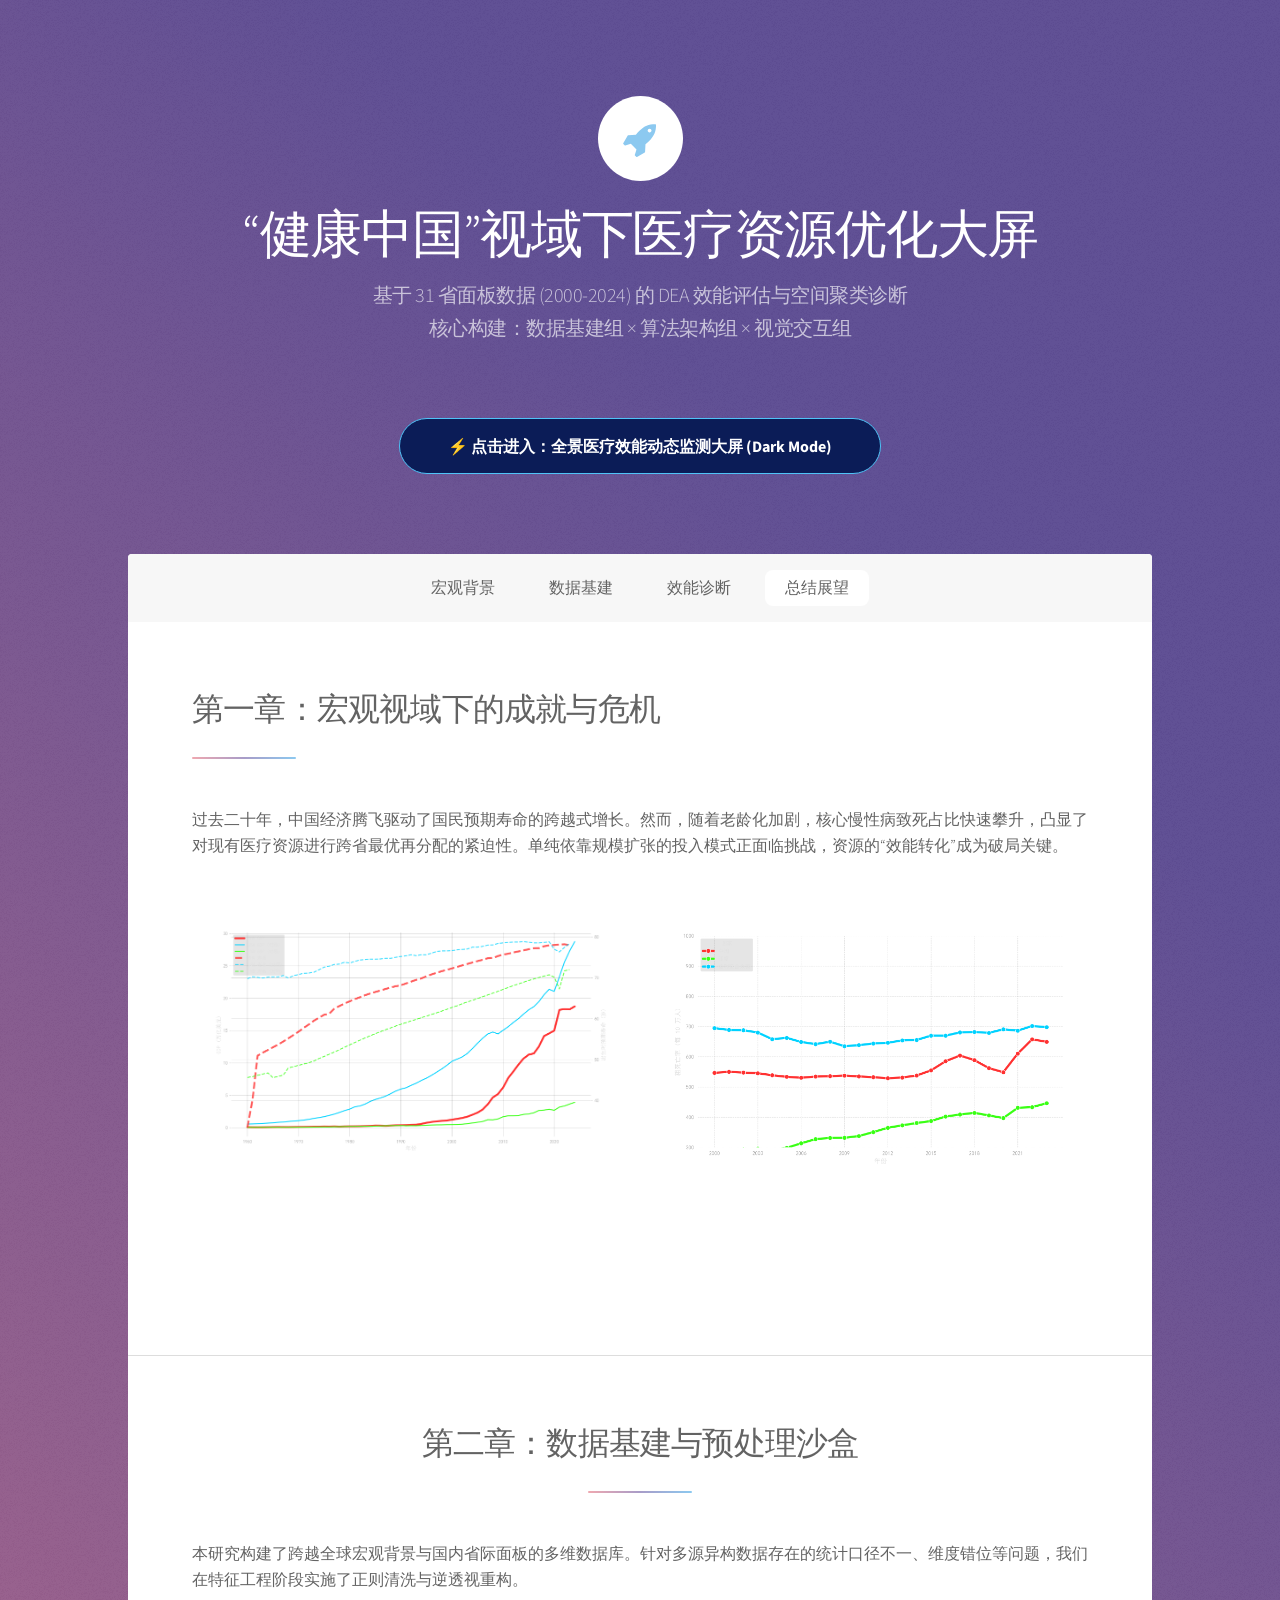
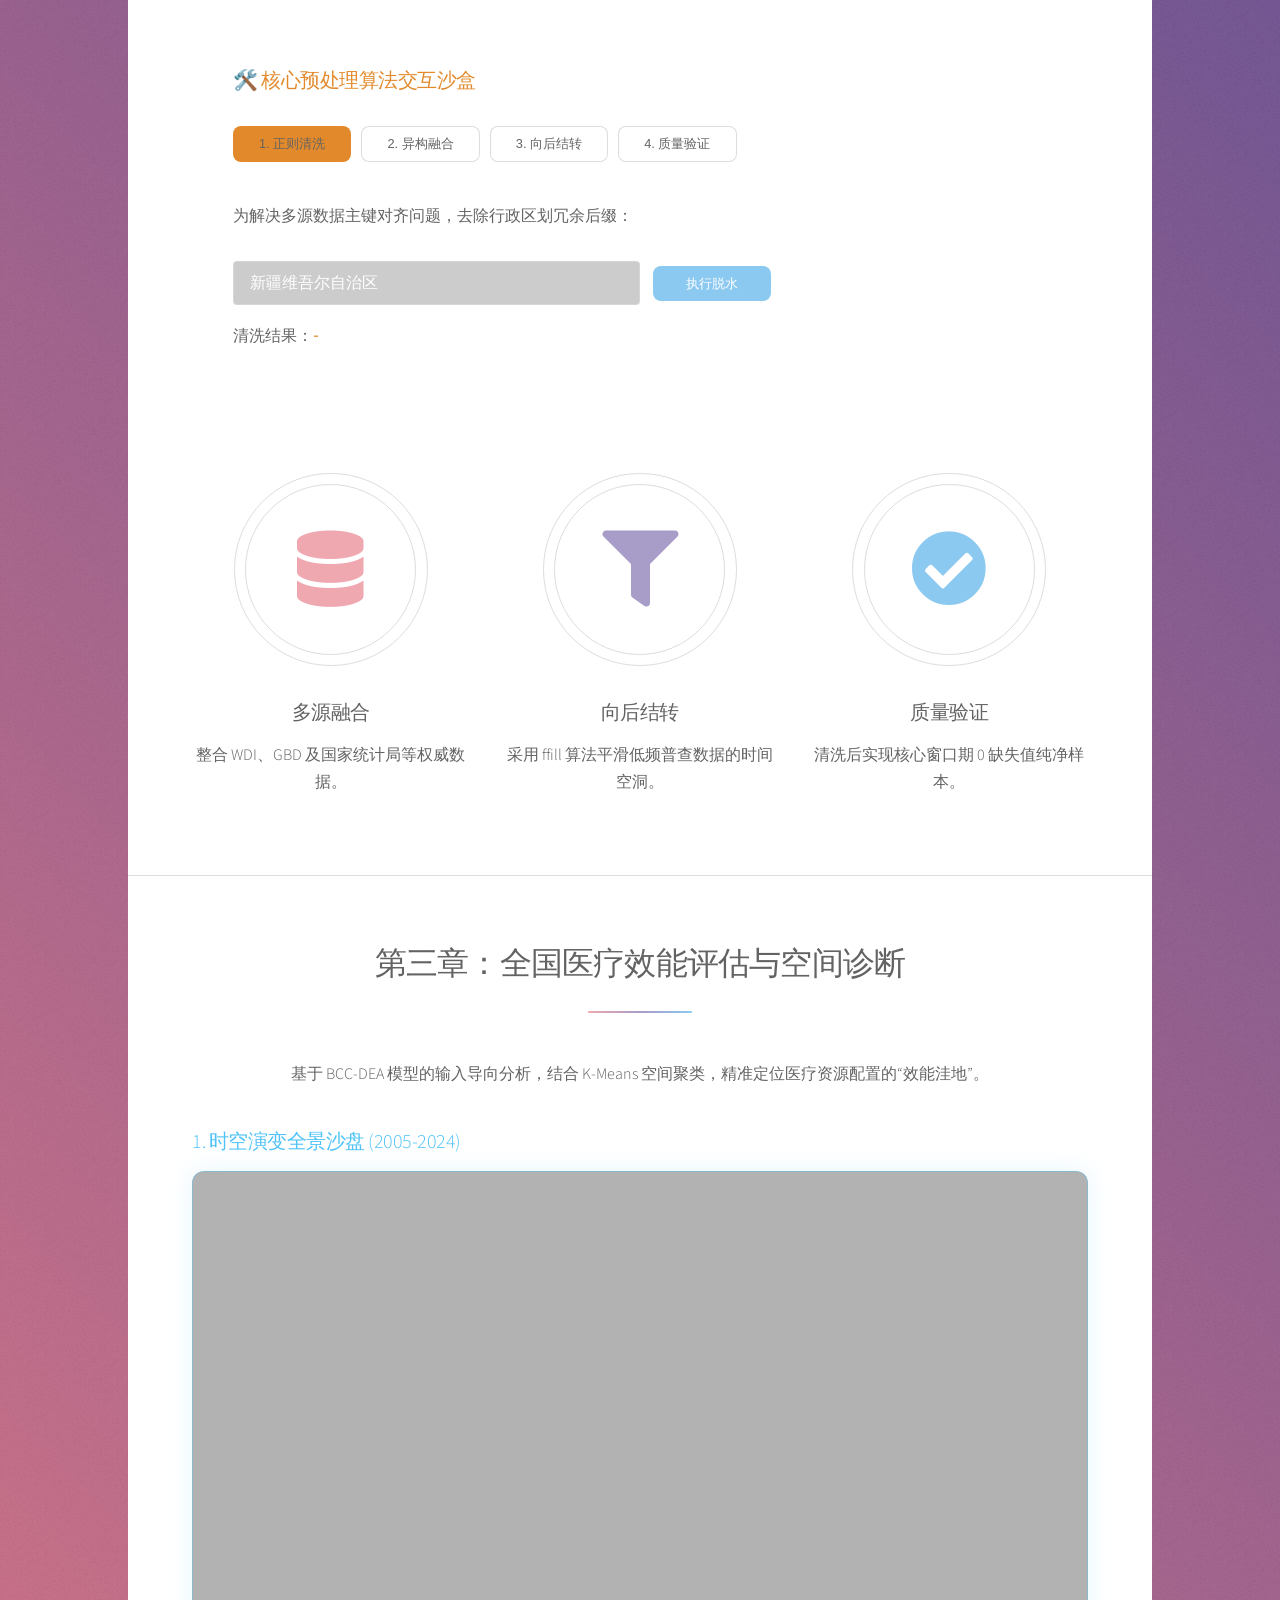
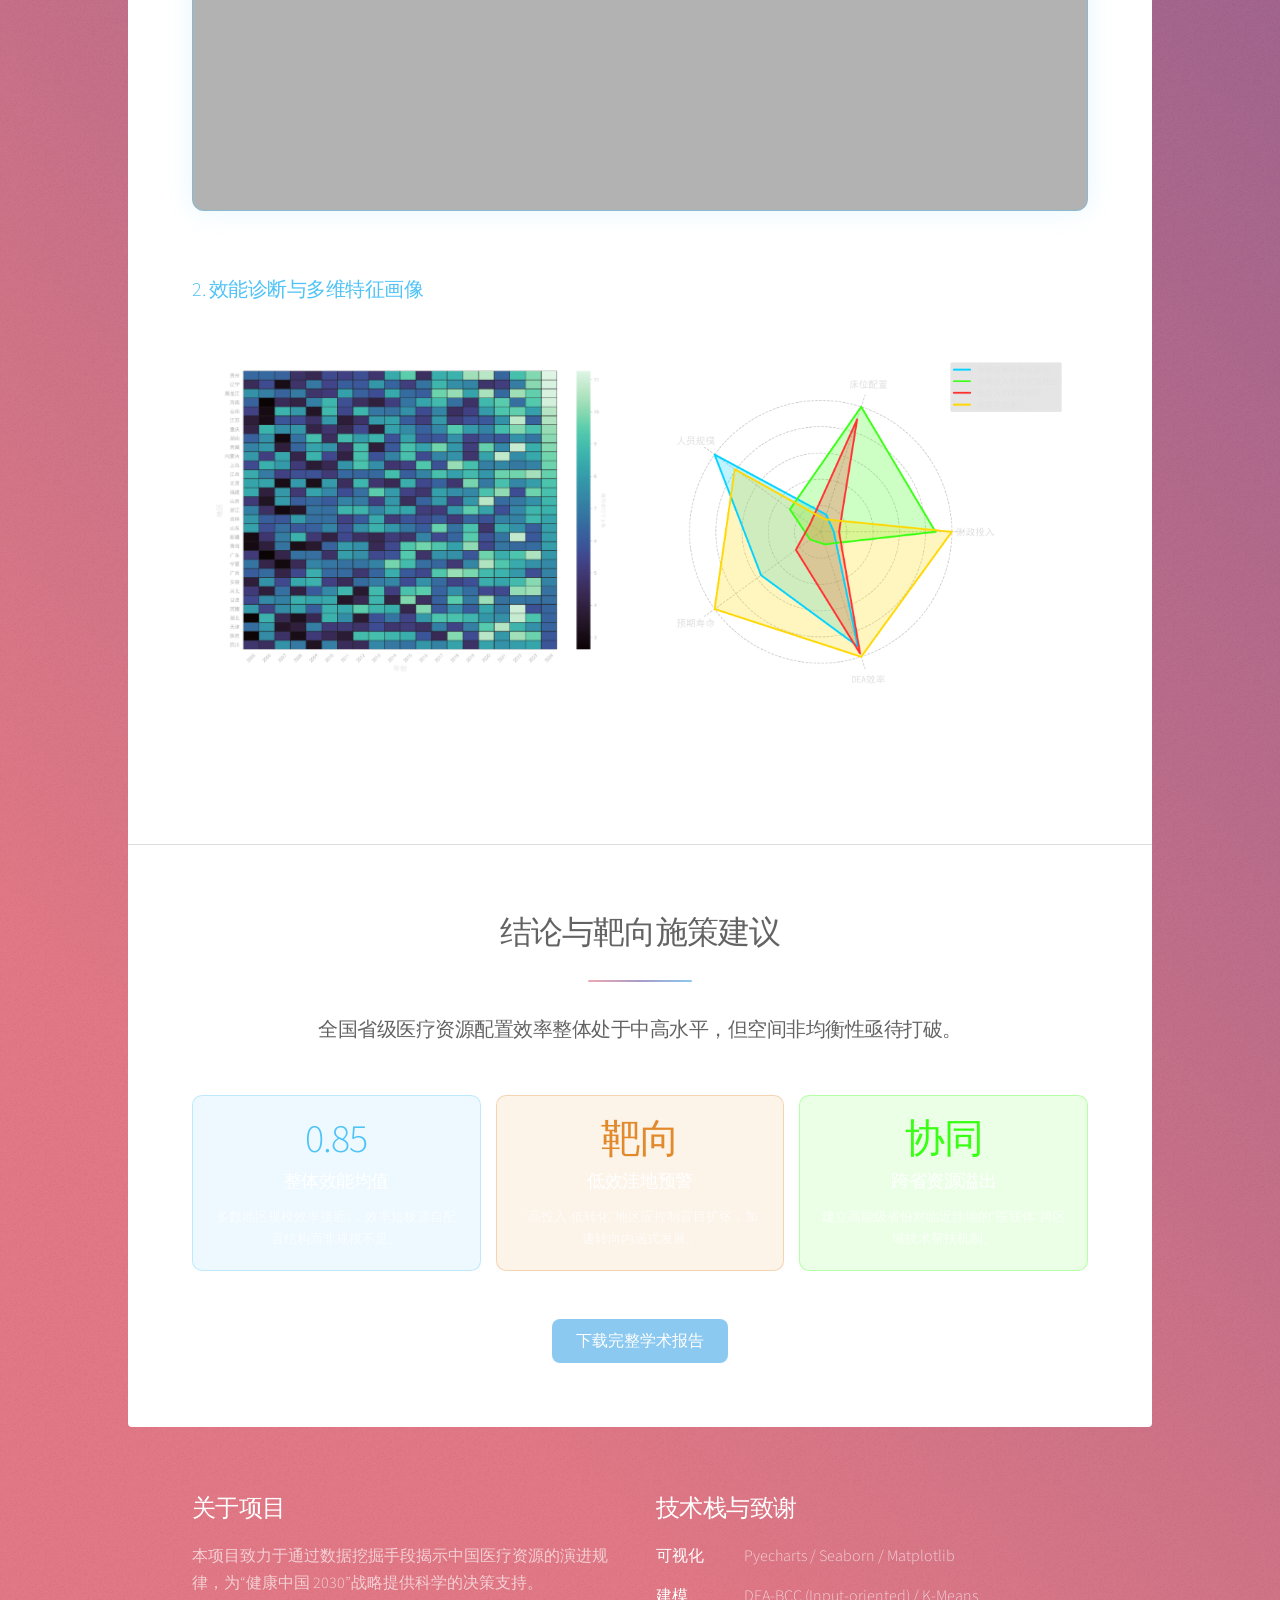
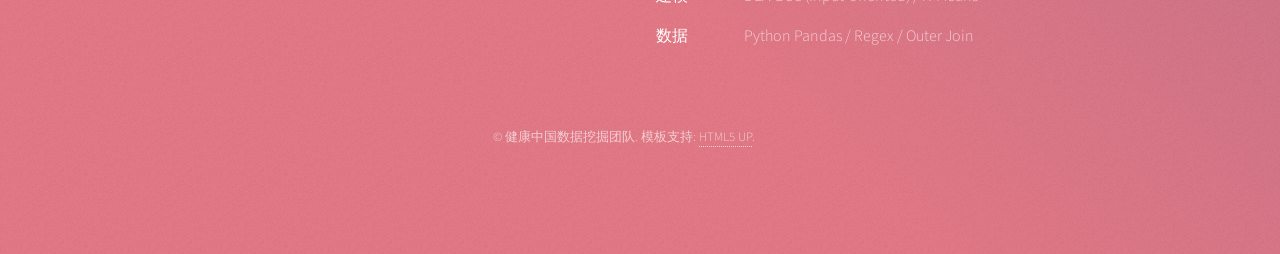
==== commit 9851ec89: "Update index.html" ====
--- a/index.html
+++ b/index.html
@@ -84,23 +84,20 @@
 								<p>过去二十年，中国经济腾飞驱动了国民预期寿命的跨越式增长。然而，随着老龄化加剧，核心慢性病致死占比快速攀升，凸显了对现有医疗资源进行跨省最优再分配的紧迫性。单纯依靠规模扩张的投入模式正面临挑战，资源的“效能转化”成为破局关键。</p>
 								
                                 <div style="display: flex; flex-wrap: wrap; gap: 20px; justify-content: space-between; margin-top: 2em; margin-bottom: 2em;">
-                                    
                                     <div style="flex: 1 1 45%; background: rgba(255,255,255,0.05); padding: 20px; border-radius: 12px; border: 1px solid rgba(255,255,255,0.1); text-align: center;">
                                         <span class="image fit" style="margin-bottom: 1.5em;">
                                             <img src="images/picture1_achievement_foundation_final.png" alt="中国经济腾飞与寿命跨越" style="border-radius: 8px;" />
                                         </span>
                                         <h4 style="margin-bottom: 0.5em; color: #fff;">图1：经济-健康双跨越</h4>
-                                        <p style="font-size: 0.85em; color: rgba(255,255,255,0.6); margin: 0; line-height: 1.6;">中国在短时间内走完了发达国家上百年的民生改善路径，经济腾飞支撑起了人均寿命的飞跃 (1960-2024)。</p>
-                                    </div>
-
+                                        <p style="font-size: 0.85em; color: rgba(255,255,255,0.6); margin: 0; line-height: 1.6;">中国走完发达国家百年的民生改善路径，经济腾飞支撑寿命飞跃 (1960-2024)。</p>
+                                    </div>
                                     <div style="flex: 1 1 45%; background: rgba(255,255,255,0.05); padding: 20px; border-radius: 12px; border: 1px solid rgba(255,255,255,0.1); text-align: center;">
                                         <span class="image fit" style="margin-bottom: 1.5em;">
                                             <img src="images/picture2_final.png" alt="慢病占比趋势" style="border-radius: 8px;" />
                                         </span>
                                         <h4 style="margin-bottom: 0.5em; color: #fff;">图2：慢病负担严峻攀升</h4>
-                                        <p style="font-size: 0.85em; color: rgba(255,255,255,0.6); margin: 0; line-height: 1.6;">核心慢性病致死率快速攀升，已成为医疗资源的“最大吞金兽”，倒逼资源必须走向高质效配置 (2000-2023)。</p>
-                                    </div>
-
+                                        <p style="font-size: 0.85em; color: rgba(255,255,255,0.6); margin: 0; line-height: 1.6;">核心慢性病致死率快速攀升，成为医疗“最大吞金兽”，倒逼资源高质效配置。</p>
+                                    </div>
                                 </div>
 							</section>
 
@@ -155,7 +152,6 @@
                                 </div>
 
                                 <script>
-                                    // 选项卡切换逻辑
                                     function switchSandbox(target) {
                                         ['regex', 'merge', 'ffill', 'validate'].forEach(id => {
                                             document.getElementById('panel-' + id).style.display = 'none';
@@ -164,28 +160,18 @@
                                         document.getElementById('panel-' + target).style.display = 'block';
                                         document.getElementById('btn-' + target).classList.add('active-tab');
                                     }
-
-                                    // 算法1：正则
                                     function cleanRegion() {
                                         let input = document.getElementById('regionInput').value;
-                                        let output = input.replace(/(维吾尔|壮族|回族)?(自治区|省|市)$/, '');
-                                        document.getElementById('regionOutput').innerText = output;
+                                        document.getElementById('regionOutput').innerText = input.replace(/(维吾尔|壮族|回族)?(自治区|省|市)$/, '');
                                     }
-                                    // 算法2：融合
-                                    function simulateMerge() {
-                                        document.getElementById('mergeOutput').innerText = "✓ 成功对齐主键！生成宽表记录: [2020, 北京, GDP: x, 患病: y]";
-                                    }
-                                    // 算法3：结转
-                                    function simulateFfill() {
-                                        document.getElementById('ffillOutput').innerText = "填补后: [2018: 50] -> [2019: 50] -> [2020: 50]";
-                                    }
-                                    // 算法4：验证
+                                    function simulateMerge() { document.getElementById('mergeOutput').innerText = "✓ 生成宽表记录: [2020, 北京, GDP: x, 患病: y]"; }
+                                    function simulateFfill() { document.getElementById('ffillOutput').innerText = "填补后: [2018: 50] -> [2019: 50] -> [2020: 50]"; }
                                     function simulateValidate() {
                                         document.getElementById('val-bar-container').style.display = 'block';
-                                        document.getElementById('validateOutput').innerText = "正在全盘扫描缺失值与异常分布...";
+                                        document.getElementById('validateOutput').innerText = "正在全盘扫描缺失值...";
                                         document.getElementById('val-bar').style.width = '0%';
                                         setTimeout(() => { document.getElementById('val-bar').style.width = '100%'; }, 100);
-                                        setTimeout(() => { document.getElementById('validateOutput').innerHTML = "<span style='color:#4fc3f7;'>✓ 验证通过：核心样本期内缺失率 0.00%，符合建模标准。</span>"; }, 1200);
+                                        setTimeout(() => { document.getElementById('validateOutput').innerHTML = "<span style='color:#4fc3f7;'>✓ 核心样本期内缺失率 0.00%</span>"; }, 1200);
                                     }
                                 </script>
 
@@ -198,49 +184,73 @@
 									<li>
 										<span class="icon solid major style3 fa-filter"></span>
 										<h3>向后结转</h3>
-										<p>采用 ffill 算法平滑低频普查数据的“时间空洞”。</p>
+										<p>采用 ffill 算法平滑低频普查数据的时间空洞。</p>
 									</li>
 									<li>
 										<span class="icon solid major style5 fa-check-circle"></span>
 										<h3>质量验证</h3>
-										<p>清洗后实现 2020-2022 年“黄金三年” 0 缺失值纯净样本。</p>
+										<p>清洗后实现核心窗口期 0 缺失值纯净样本。</p>
 									</li>
 								</ul>
 							</section>
 
 						<section id="second" class="main special">
 								<header class="major">
-									<h2>第三章：全国医疗效能评估与结果分析</h2>
-								</header>
-								<p>本研究采用输入导向的 BCC DEA 模型，衡量各地区在既定健康结果条件下的纯技术效率。</p>
-
-								<h3 style="text-align: left; margin-top: 2em;">1. 医疗资源配置时空演变动态沙盘 (2005-2024)</h3>
-								<p style="text-align: left; font-size: 0.9em; color: rgba(255,255,255,0.6);">注：请点击下方播放按钮查看近二十年各省卫生人员与床位配置的扩张轨迹。</p>
-								
-								<div style="background-color: white; border-radius: 8px; overflow: hidden; padding: 10px;">
+									<h2>第三章：全国医疗效能评估与空间诊断</h2>
+								</header>
+								<p>基于 BCC-DEA 模型的输入导向分析，结合 K-Means 空间聚类，精准定位医疗资源配置的“效能洼地”。</p>
+
+								<h3 style="text-align: left; margin-top: 2em; color: #4fc3f7;">1. 时空演变全景沙盘 (2005-2024)</h3>
+								<div style="background: rgba(0,0,0,0.3); border-radius: 12px; overflow: hidden; padding: 15px; border: 1px solid rgba(79, 195, 247, 0.4); box-shadow: 0 0 25px rgba(79, 195, 247, 0.15); margin-bottom: 4em;">
 									<iframe src="Chart3_Dynamic_Resource_Map.html" width="100%" height="600px" style="border: none;" scrolling="no"></iframe>
 								</div>
 
-								<h3 style="text-align: left; margin-top: 4em;">2. 2022年全国医疗资源配置效能热力图</h3>
-								<span class="image fit"><img src="images/medical_resource_heatmap.png" alt="全国效能热力地图" /></span>
-								<p style="font-size: 0.8em; color: rgba(255,255,255,0.6); text-align: center;">图5：全国各省医疗卫生资源配置效能热力地图</p>
-
-								<h3 style="text-align: left; margin-top: 4em;">3. 聚类群体多维特征雷达图</h3>
-								<span class="image fit"><img src="images/Chart5_cluster_radar_colored.png" alt="聚类雷达图" /></span>
-								<p style="font-size: 0.8em; color: rgba(255,255,255,0.6); text-align: center;">图6：各聚类群体医疗资源效能多维特征对比雷达图</p>
+								<h3 style="text-align: left; margin-top: 2em; color: #4fc3f7;">2. 效能诊断与多维特征画像</h3>
+                                <div style="display: flex; flex-wrap: wrap; gap: 20px; justify-content: space-between; margin-top: 1.5em;">
+                                    <div style="flex: 1 1 45%; background: rgba(255,255,255,0.05); padding: 20px; border-radius: 12px; border: 1px solid rgba(255,255,255,0.1); text-align: center;">
+                                        <span class="image fit" style="margin-bottom: 1.5em;">
+                                            <img src="images/medical_resource_heatmap.png" alt="全国效能热力地图" style="border-radius: 8px;" />
+                                        </span>
+                                        <h4 style="margin-bottom: 0.5em; color: #fff;">全国资源效能热力阵列</h4>
+                                        <p style="font-size: 0.85em; color: rgba(255,255,255,0.6); margin: 0; line-height: 1.6;">直观定位 31 省份配置效率的高地与洼地，揭示资源错配的空间集聚特征。</p>
+                                    </div>
+                                    <div style="flex: 1 1 45%; background: rgba(255,255,255,0.05); padding: 20px; border-radius: 12px; border: 1px solid rgba(255,255,255,0.1); text-align: center;">
+                                        <span class="image fit" style="margin-bottom: 1.5em;">
+                                            <img src="images/Chart5_cluster_radar_colored.png" alt="聚类雷达图" style="border-radius: 8px;" />
+                                        </span>
+                                        <h4 style="margin-bottom: 0.5em; color: #fff;">聚类群体多维特征雷达</h4>
+                                        <p style="font-size: 0.85em; color: rgba(255,255,255,0.6); margin: 0; line-height: 1.6;">解构四大聚类群体的投入产出结构，为靶向施策提供量化的特征依据。</p>
+                                    </div>
+                                </div>
 							</section>
 
 						<section id="cta" class="main special">
 								<header class="major">
-									<h2>结果总结与政策建议</h2>
-									<p>全国省级医疗资源配置效率整体处于中高水平（均值约 0.85），但省际差异持续存在。</p>
-								</header>
-								<p style="text-align: left;">1. **规模效率优化**：多数地区规模效率接近 1，效率短板更多来自配置结构而非规模失衡。<br />
-								   2. **精准靶向治理**：“中高投入低转化洼地区”应作为后续政策优化的重点对象。<br />
-								   3. **区域协同发展**：高效率领先区可作为经验参照组，带动周边地区实现健康产出转化能力提升。</p>
+									<h2>结论与靶向施策建议</h2>
+									<p>全国省级医疗资源配置效率整体处于中高水平，但空间非均衡性亟待打破。</p>
+								</header>
+								
+                                <div style="display: flex; flex-wrap: wrap; gap: 15px; justify-content: center; margin-top: 1em; margin-bottom: 3em;">
+                                    <div style="flex: 1 1 30%; background: rgba(79,195,247,0.1); border: 1px solid rgba(79,195,247,0.3); border-radius: 10px; padding: 20px;">
+                                        <h1 style="color: #4fc3f7; margin-bottom: 0; font-size: 2.5em;">0.85</h1>
+                                        <h4 style="color: #fff; margin-top: 5px;">整体效能均值</h4>
+                                        <p style="font-size: 0.8em; color: rgba(255,255,255,0.7); margin: 0;">多数地区规模效率接近1，效率短板源自配置结构而非规模不足。</p>
+                                    </div>
+                                    <div style="flex: 1 1 30%; background: rgba(226,138,43,0.1); border: 1px solid rgba(226,138,43,0.3); border-radius: 10px; padding: 20px;">
+                                        <h1 style="color: #e28a2b; margin-bottom: 0; font-size: 2.5em;">靶向</h1>
+                                        <h4 style="color: #fff; margin-top: 5px;">低效洼地预警</h4>
+                                        <p style="font-size: 0.8em; color: rgba(255,255,255,0.7); margin: 0;">“高投入-低转化”地区应控制盲目扩张，加速转向内涵式发展。</p>
+                                    </div>
+                                    <div style="flex: 1 1 30%; background: rgba(57,255,20,0.1); border: 1px solid rgba(57,255,20,0.3); border-radius: 10px; padding: 20px;">
+                                        <h1 style="color: #39FF14; margin-bottom: 0; font-size: 2.5em;">协同</h1>
+                                        <h4 style="color: #fff; margin-top: 5px;">跨省资源溢出</h4>
+                                        <p style="font-size: 0.8em; color: rgba(255,255,255,0.7); margin: 0;">建立高能级省份对临近洼地的“医联体”跨区域技术帮扶机制。</p>
+                                    </div>
+                                </div>
+
 								<footer class="major">
 									<ul class="actions special">
-										<li><a href="#" class="button primary">下载完整报告</a></li>
+										<li><a href="#" class="button primary">下载完整学术报告</a></li>
 									</ul>
 								</footer>
 							</section>
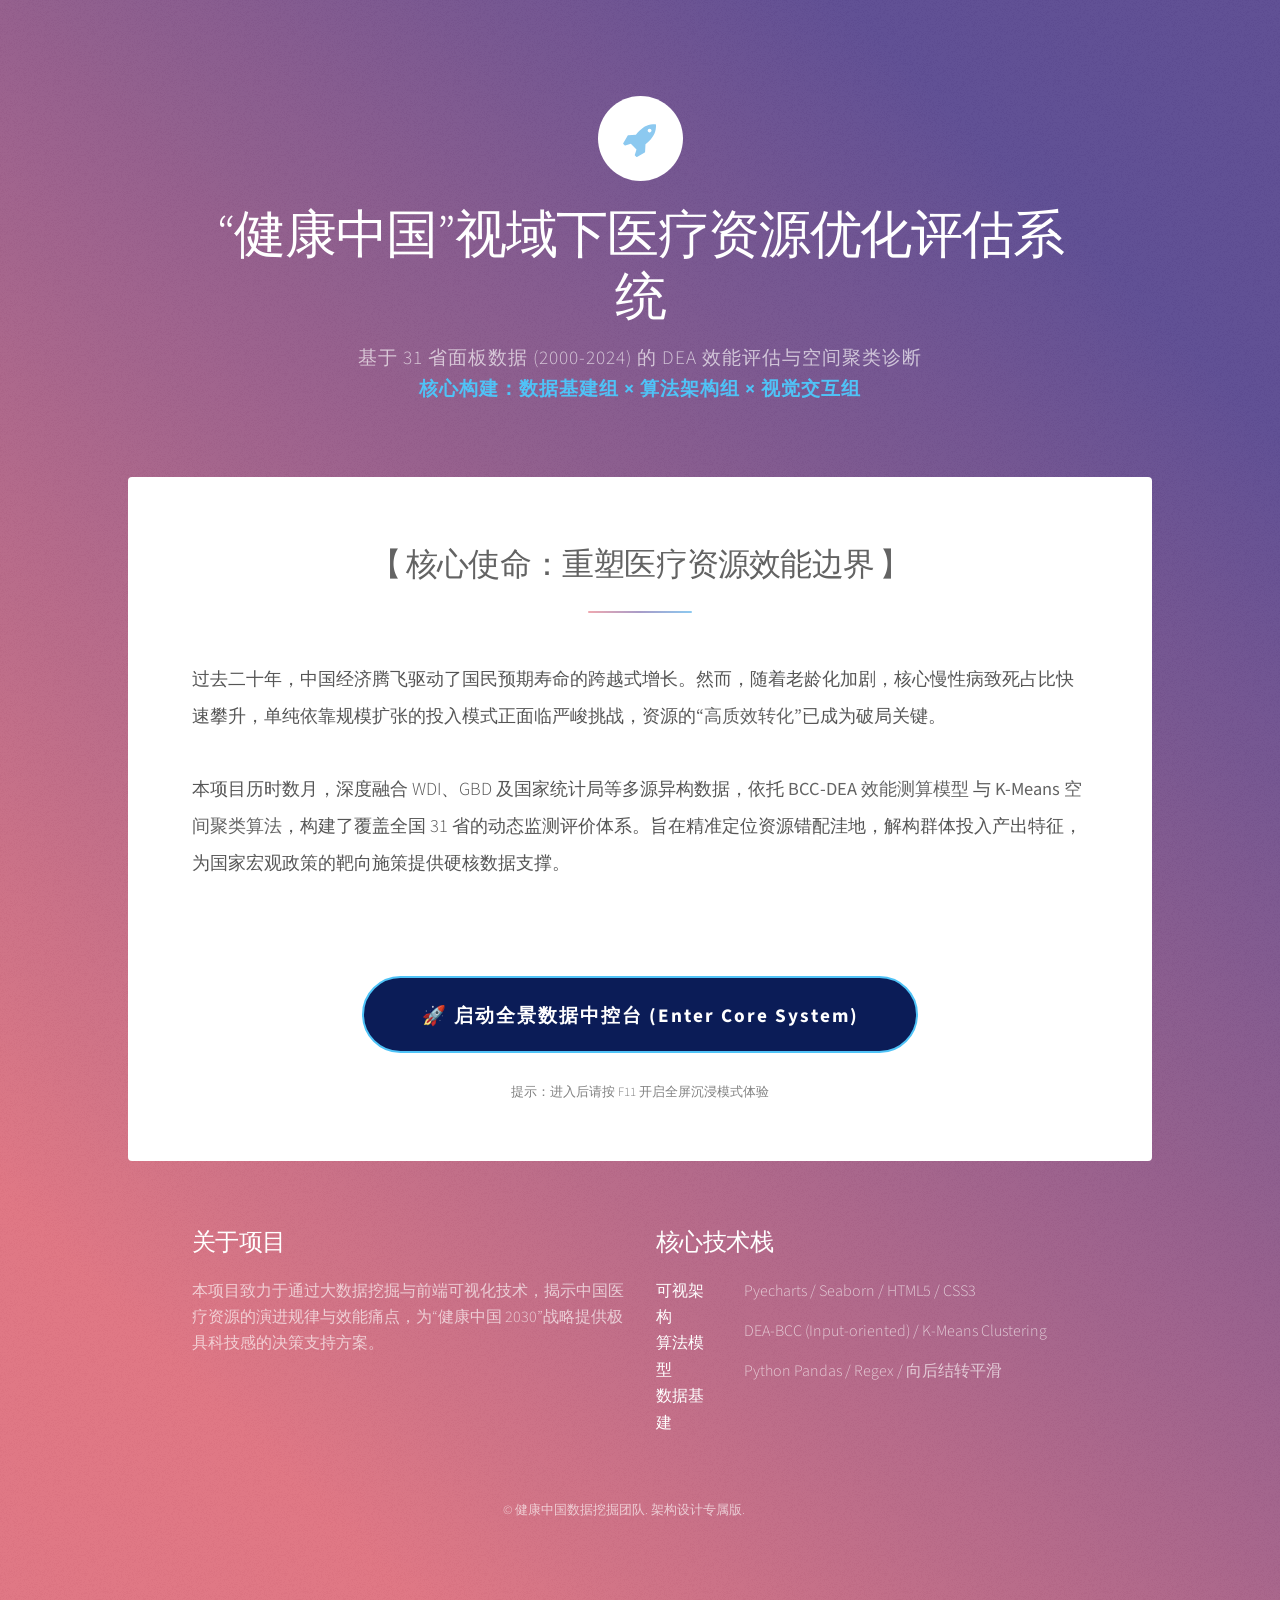
==== commit cb74cf9a: "Update index.html" ====
--- a/index.html
+++ b/index.html
@@ -1,290 +1,125 @@
 <!DOCTYPE HTML>
 <html>
 	<head>
-		<title>“健康中国”医疗资源时空演变与效能大屏</title>
+		<title>“健康中国”医疗资源时空演变与效能大屏 - 核心启动舱</title>
 		<meta charset="utf-8" />
 		<meta name="viewport" content="width=device-width, initial-scale=1, user-scalable=no" />
 		<link rel="stylesheet" href="assets/css/main.css" />
 		<noscript><link rel="stylesheet" href="assets/css/noscript.css" /></noscript>
 		<style>
-			/* 专属：科技感传送门按钮样式 - 呼吸发光版 */
+			/* 专属：电影级片头淡入动画 */
+			body {
+				animation: fadeIn 1.5s ease-in;
+			}
+			@keyframes fadeIn {
+				from { opacity: 0; transform: translateY(20px); }
+				to { opacity: 1; transform: translateY(0); }
+			}
+
+			/* 专属：超巨型科技感传送门按钮 */
 			@keyframes breathingGlow {
-				0% { box-shadow: 0 0 10px rgba(79, 195, 247, 0.4); transform: scale(1); }
-				50% { box-shadow: 0 0 30px rgba(79, 195, 247, 0.9); transform: scale(1.03); }
-				100% { box-shadow: 0 0 10px rgba(79, 195, 247, 0.4); transform: scale(1); }
+				0% { box-shadow: 0 0 15px rgba(79, 195, 247, 0.4); transform: scale(1); }
+				50% { box-shadow: 0 0 40px rgba(79, 195, 247, 0.8); transform: scale(1.02); }
+				100% { box-shadow: 0 0 15px rgba(79, 195, 247, 0.4); transform: scale(1); }
 			}
-			.portal-btn {
+			.giant-portal-btn {
 				display: inline-block;
-				margin: 2em 0;
+				margin: 3em 0 1em 0;
 				padding: 0 3em;
-				height: 3.5em;
-				line-height: 3.5em;
+				height: 4em;
+				line-height: 4em;
+				font-size: 1.2em;
 				background-color: #0b1c57 !important;
 				color: #fff !important;
 				font-weight: bold;
+				letter-spacing: 2px;
 				border-radius: 50px;
-				border: 1px solid #4fc3f7;
+				border: 2px solid #4fc3f7;
 				animation: breathingGlow 3s infinite ease-in-out;
 				transition: all 0.3s ease;
 				text-decoration: none;
 			}
-			.portal-btn:hover {
+			.giant-portal-btn:hover {
 				background-color: #4fc3f7 !important;
 				color: #0b1c57 !important;
 				animation: none;
-				box-shadow: 0 0 25px rgba(79, 195, 247, 1);
+				box-shadow: 0 0 30px rgba(79, 195, 247, 1);
 				transform: translateY(-3px);
 			}
 
-            /* 选项卡按钮激活状态 */
-            .tab-btn {
-                background: transparent; 
-                color: #ccc; 
-                box-shadow: inset 0 0 0 1px rgba(255,255,255,0.2);
-                margin-right: 10px;
-                transition: all 0.3s ease;
-            }
-            .tab-btn.active-tab {
-                background-color: #e28a2b !important;
-                color: #fff !important;
-                box-shadow: none !important;
-            }
+			/* 摘要文字排版优化 */
+			.abstract-text {
+				text-align: left;
+				font-size: 1.15em;
+				line-height: 2;
+				max-width: 900px;
+				margin: 0 auto;
+				color: #555;
+			}
+			.abstract-text strong {
+				color: #e28a2b;
+			}
 		</style>
 	</head>
 	<body class="is-preload">
 
 		<div id="wrapper">
 
-				<header id="header" class="alt">
+				<header id="header" class="alt" style="padding-bottom: 2em;">
 						<span class="logo"><img src="images/logo.svg" alt="" /></span>
-						<h1>“健康中国”视域下医疗资源优化大屏</h1>
-						<p>基于 31 省面板数据 (2000-2024) 的 DEA 效能评估与空间聚类诊断<br />
-						核心构建：数据基建组 × 算法架构组 × 视觉交互组</p>
-						
-						<a href="dashboard.html" target="_blank" class="portal-btn">
-							⚡ 点击进入：全景医疗效能动态监测大屏 (Dark Mode)
-						</a>
-					</header>
-
-				<nav id="nav">
-						<ul>
-							<li><a href="#intro" class="active">宏观背景</a></li>
-							<li><a href="#first">数据基建</a></li>
-							<li><a href="#second">效能诊断</a></li>
-							<li><a href="#cta">总结展望</a></li>
-						</ul>
-					</nav>
+						<h1>“健康中国”视域下医疗资源优化评估系统</h1>
+						<p style="font-size: 1.2em; letter-spacing: 1px;">
+						基于 31 省面板数据 (2000-2024) 的 DEA 效能评估与空间聚类诊断<br />
+						<span style="color: #4fc3f7; font-weight: bold;">核心构建：数据基建组 × 算法架构组 × 视觉交互组</span>
+						</p>
+				</header>
 
 				<div id="main">
-
-						<section id="intro" class="main">
+						<section id="intro" class="main special">
 								<header class="major">
-									<h2>第一章：宏观视域下的成就与危机</h2>
-								</header>
-								<p>过去二十年，中国经济腾飞驱动了国民预期寿命的跨越式增长。然而，随着老龄化加剧，核心慢性病致死占比快速攀升，凸显了对现有医疗资源进行跨省最优再分配的紧迫性。单纯依靠规模扩张的投入模式正面临挑战，资源的“效能转化”成为破局关键。</p>
-								
-                                <div style="display: flex; flex-wrap: wrap; gap: 20px; justify-content: space-between; margin-top: 2em; margin-bottom: 2em;">
-                                    <div style="flex: 1 1 45%; background: rgba(255,255,255,0.05); padding: 20px; border-radius: 12px; border: 1px solid rgba(255,255,255,0.1); text-align: center;">
-                                        <span class="image fit" style="margin-bottom: 1.5em;">
-                                            <img src="images/picture1_achievement_foundation_final.png" alt="中国经济腾飞与寿命跨越" style="border-radius: 8px;" />
-                                        </span>
-                                        <h4 style="margin-bottom: 0.5em; color: #fff;">图1：经济-健康双跨越</h4>
-                                        <p style="font-size: 0.85em; color: rgba(255,255,255,0.6); margin: 0; line-height: 1.6;">中国走完发达国家百年的民生改善路径，经济腾飞支撑寿命飞跃 (1960-2024)。</p>
-                                    </div>
-                                    <div style="flex: 1 1 45%; background: rgba(255,255,255,0.05); padding: 20px; border-radius: 12px; border: 1px solid rgba(255,255,255,0.1); text-align: center;">
-                                        <span class="image fit" style="margin-bottom: 1.5em;">
-                                            <img src="images/picture2_final.png" alt="慢病占比趋势" style="border-radius: 8px;" />
-                                        </span>
-                                        <h4 style="margin-bottom: 0.5em; color: #fff;">图2：慢病负担严峻攀升</h4>
-                                        <p style="font-size: 0.85em; color: rgba(255,255,255,0.6); margin: 0; line-height: 1.6;">核心慢性病致死率快速攀升，成为医疗“最大吞金兽”，倒逼资源高质效配置。</p>
-                                    </div>
-                                </div>
-							</section>
-
-						<section id="first" class="main special">
-								<header class="major">
-									<h2>第二章：数据基建与预处理沙盒</h2>
-								</header>
-								<p style="text-align: left;">本研究构建了跨越全球宏观背景与国内省际面板的多维数据库。针对多源异构数据存在的统计口径不一、维度错位等问题，我们在特征工程阶段实施了正则清洗与逆透视重构。</p>
-								
-                                <div style="background: rgba(255,255,255,0.05); padding: 2.5em; border-radius: 12px; text-align: left; border: 1px solid rgba(255,255,255,0.1); margin-bottom: 3em;">
-                                    <h3 style="color: #e28a2b; margin-bottom: 1.5em;">🛠️ 核心预处理算法交互沙盒</h3>
-                                    
-                                    <div style="display: flex; margin-bottom: 25px; border-bottom: 1px solid rgba(255,255,255,0.1); padding-bottom: 15px; flex-wrap: wrap;">
-                                        <button onclick="switchSandbox('regex')" class="button small tab-btn active-tab" id="btn-regex">1. 正则清洗</button>
-                                        <button onclick="switchSandbox('merge')" class="button small tab-btn" id="btn-merge">2. 异构融合</button>
-                                        <button onclick="switchSandbox('ffill')" class="button small tab-btn" id="btn-ffill">3. 向后结转</button>
-                                        <button onclick="switchSandbox('validate')" class="button small tab-btn" id="btn-validate">4. 质量验证</button>
-                                    </div>
-
-                                    <div id="panel-regex" class="sandbox-panel" style="display: block;">
-                                        <p>为解决多源数据主键对齐问题，去除行政区划冗余后缀：</p>
-                                        <input type="text" id="regionInput" value="新疆维吾尔自治区" style="width: 50%; display: inline-block; margin-right: 10px; background: rgba(0,0,0,0.2); color: #fff; border: 1px solid rgba(255,255,255,0.2); border-radius: 4px;">
-                                        <button onclick="cleanRegion()" class="button primary small">执行脱水</button>
-                                        <p style="margin-top: 15px;">清洗结果：<strong id="regionOutput" style="color: #e28a2b; font-size: 1.2em;">-</strong></p>
-                                    </div>
-
-                                    <div id="panel-merge" class="sandbox-panel" style="display: none;">
-                                        <p>模拟 WDI 经济数据与 GBD 疾病数据基于 <code>[年份, 地区]</code> 的 Outer Join：</p>
-                                        <div style="display: flex; gap: 20px; margin-bottom: 15px;">
-                                            <div style="flex: 1; background: rgba(0,0,0,0.2); padding: 15px; border: 1px dashed rgba(255,255,255,0.2); border-radius: 6px;">表A: (2020, 北京, GDP: x)</div>
-                                            <div style="flex: 1; background: rgba(0,0,0,0.2); padding: 15px; border: 1px dashed rgba(255,255,255,0.2); border-radius: 6px;">表B: (2020, 北京, 患病: y)</div>
-                                        </div>
-                                        <button onclick="simulateMerge()" class="button primary small">执行 PD.MERGE</button>
-                                        <p style="margin-top: 15px;">融合结果：<strong id="mergeOutput" style="color: #4fc3f7; font-size: 1.1em;">-</strong></p>
-                                    </div>
-
-                                    <div id="panel-ffill" class="sandbox-panel" style="display: none;">
-                                        <p>低频普查数据的时间空洞填补 (Forward Fill 算法)：</p>
-                                        <p style="font-family: monospace; background: rgba(0,0,0,0.2); padding: 15px; border-radius: 6px; color: #ccc;">序列: [2018: 50] -> [2019: NaN] -> [2020: NaN]</p>
-                                        <button onclick="simulateFfill()" class="button primary small">执行 FFILL</button>
-                                        <p style="margin-top: 15px;">结转结果：<strong id="ffillOutput" style="color: #4fc3f7; font-size: 1.1em; font-family: monospace;">-</strong></p>
-                                    </div>
-
-                                    <div id="panel-validate" class="sandbox-panel" style="display: none;">
-                                        <p>扫描最终面板数据的完备性与异常值：</p>
-                                        <button onclick="simulateValidate()" class="button primary small" id="btn-run-val">一键体检</button>
-                                        <div style="margin-top: 20px; width: 100%; background: rgba(0,0,0,0.3); border-radius: 4px; height: 12px; overflow: hidden; display: none;" id="val-bar-container">
-                                            <div id="val-bar" style="height: 100%; width: 0%; background: #4fc3f7; transition: width 1s ease;"></div>
-                                        </div>
-                                        <p style="margin-top: 15px;"><strong id="validateOutput" style="color: #e28a2b; font-size: 1.1em;">-</strong></p>
-                                    </div>
-                                </div>
-
-                                <script>
-                                    function switchSandbox(target) {
-                                        ['regex', 'merge', 'ffill', 'validate'].forEach(id => {
-                                            document.getElementById('panel-' + id).style.display = 'none';
-                                            document.getElementById('btn-' + id).classList.remove('active-tab');
-                                        });
-                                        document.getElementById('panel-' + target).style.display = 'block';
-                                        document.getElementById('btn-' + target).classList.add('active-tab');
-                                    }
-                                    function cleanRegion() {
-                                        let input = document.getElementById('regionInput').value;
-                                        document.getElementById('regionOutput').innerText = input.replace(/(维吾尔|壮族|回族)?(自治区|省|市)$/, '');
-                                    }
-                                    function simulateMerge() { document.getElementById('mergeOutput').innerText = "✓ 生成宽表记录: [2020, 北京, GDP: x, 患病: y]"; }
-                                    function simulateFfill() { document.getElementById('ffillOutput').innerText = "填补后: [2018: 50] -> [2019: 50] -> [2020: 50]"; }
-                                    function simulateValidate() {
-                                        document.getElementById('val-bar-container').style.display = 'block';
-                                        document.getElementById('validateOutput').innerText = "正在全盘扫描缺失值...";
-                                        document.getElementById('val-bar').style.width = '0%';
-                                        setTimeout(() => { document.getElementById('val-bar').style.width = '100%'; }, 100);
-                                        setTimeout(() => { document.getElementById('validateOutput').innerHTML = "<span style='color:#4fc3f7;'>✓ 核心样本期内缺失率 0.00%</span>"; }, 1200);
-                                    }
-                                </script>
-
-								<ul class="features">
-									<li>
-										<span class="icon solid major style1 fa-database"></span>
-										<h3>多源融合</h3>
-										<p>整合 WDI、GBD 及国家统计局等权威数据。</p>
-									</li>
-									<li>
-										<span class="icon solid major style3 fa-filter"></span>
-										<h3>向后结转</h3>
-										<p>采用 ffill 算法平滑低频普查数据的时间空洞。</p>
-									</li>
-									<li>
-										<span class="icon solid major style5 fa-check-circle"></span>
-										<h3>质量验证</h3>
-										<p>清洗后实现核心窗口期 0 缺失值纯净样本。</p>
-									</li>
-								</ul>
-							</section>
-
-						<section id="second" class="main special">
-								<header class="major">
-									<h2>第三章：全国医疗效能评估与空间诊断</h2>
-								</header>
-								<p>基于 BCC-DEA 模型的输入导向分析，结合 K-Means 空间聚类，精准定位医疗资源配置的“效能洼地”。</p>
-
-								<h3 style="text-align: left; margin-top: 2em; color: #4fc3f7;">1. 时空演变全景沙盘 (2005-2024)</h3>
-								<div style="background: rgba(0,0,0,0.3); border-radius: 12px; overflow: hidden; padding: 15px; border: 1px solid rgba(79, 195, 247, 0.4); box-shadow: 0 0 25px rgba(79, 195, 247, 0.15); margin-bottom: 4em;">
-									<iframe src="Chart3_Dynamic_Resource_Map.html" width="100%" height="600px" style="border: none;" scrolling="no"></iframe>
-								</div>
-
-								<h3 style="text-align: left; margin-top: 2em; color: #4fc3f7;">2. 效能诊断与多维特征画像</h3>
-                                <div style="display: flex; flex-wrap: wrap; gap: 20px; justify-content: space-between; margin-top: 1.5em;">
-                                    <div style="flex: 1 1 45%; background: rgba(255,255,255,0.05); padding: 20px; border-radius: 12px; border: 1px solid rgba(255,255,255,0.1); text-align: center;">
-                                        <span class="image fit" style="margin-bottom: 1.5em;">
-                                            <img src="images/medical_resource_heatmap.png" alt="全国效能热力地图" style="border-radius: 8px;" />
-                                        </span>
-                                        <h4 style="margin-bottom: 0.5em; color: #fff;">全国资源效能热力阵列</h4>
-                                        <p style="font-size: 0.85em; color: rgba(255,255,255,0.6); margin: 0; line-height: 1.6;">直观定位 31 省份配置效率的高地与洼地，揭示资源错配的空间集聚特征。</p>
-                                    </div>
-                                    <div style="flex: 1 1 45%; background: rgba(255,255,255,0.05); padding: 20px; border-radius: 12px; border: 1px solid rgba(255,255,255,0.1); text-align: center;">
-                                        <span class="image fit" style="margin-bottom: 1.5em;">
-                                            <img src="images/Chart5_cluster_radar_colored.png" alt="聚类雷达图" style="border-radius: 8px;" />
-                                        </span>
-                                        <h4 style="margin-bottom: 0.5em; color: #fff;">聚类群体多维特征雷达</h4>
-                                        <p style="font-size: 0.85em; color: rgba(255,255,255,0.6); margin: 0; line-height: 1.6;">解构四大聚类群体的投入产出结构，为靶向施策提供量化的特征依据。</p>
-                                    </div>
-                                </div>
-							</section>
-
-						<section id="cta" class="main special">
-								<header class="major">
-									<h2>结论与靶向施策建议</h2>
-									<p>全国省级医疗资源配置效率整体处于中高水平，但空间非均衡性亟待打破。</p>
+									<h2>【 核心使命：重塑医疗资源效能边界 】</h2>
 								</header>
 								
-                                <div style="display: flex; flex-wrap: wrap; gap: 15px; justify-content: center; margin-top: 1em; margin-bottom: 3em;">
-                                    <div style="flex: 1 1 30%; background: rgba(79,195,247,0.1); border: 1px solid rgba(79,195,247,0.3); border-radius: 10px; padding: 20px;">
-                                        <h1 style="color: #4fc3f7; margin-bottom: 0; font-size: 2.5em;">0.85</h1>
-                                        <h4 style="color: #fff; margin-top: 5px;">整体效能均值</h4>
-                                        <p style="font-size: 0.8em; color: rgba(255,255,255,0.7); margin: 0;">多数地区规模效率接近1，效率短板源自配置结构而非规模不足。</p>
-                                    </div>
-                                    <div style="flex: 1 1 30%; background: rgba(226,138,43,0.1); border: 1px solid rgba(226,138,43,0.3); border-radius: 10px; padding: 20px;">
-                                        <h1 style="color: #e28a2b; margin-bottom: 0; font-size: 2.5em;">靶向</h1>
-                                        <h4 style="color: #fff; margin-top: 5px;">低效洼地预警</h4>
-                                        <p style="font-size: 0.8em; color: rgba(255,255,255,0.7); margin: 0;">“高投入-低转化”地区应控制盲目扩张，加速转向内涵式发展。</p>
-                                    </div>
-                                    <div style="flex: 1 1 30%; background: rgba(57,255,20,0.1); border: 1px solid rgba(57,255,20,0.3); border-radius: 10px; padding: 20px;">
-                                        <h1 style="color: #39FF14; margin-bottom: 0; font-size: 2.5em;">协同</h1>
-                                        <h4 style="color: #fff; margin-top: 5px;">跨省资源溢出</h4>
-                                        <p style="font-size: 0.8em; color: rgba(255,255,255,0.7); margin: 0;">建立高能级省份对临近洼地的“医联体”跨区域技术帮扶机制。</p>
-                                    </div>
-                                </div>
-
-								<footer class="major">
-									<ul class="actions special">
-										<li><a href="#" class="button primary">下载完整学术报告</a></li>
-									</ul>
-								</footer>
-							</section>
-
-					</div>
+								<div class="abstract-text">
+									<p>过去二十年，中国经济腾飞驱动了国民预期寿命的跨越式增长。然而，随着老龄化加剧，核心慢性病致死占比快速攀升，单纯依靠规模扩张的投入模式正面临严峻挑战，资源的<strong>“高质效转化”</strong>已成为破局关键。</p>
+									<p>本项目历时数月，深度融合 WDI、GBD 及国家统计局等多源异构数据，依托 <strong>BCC-DEA 效能测算模型</strong> 与 <strong>K-Means 空间聚类算法</strong>，构建了覆盖全国 31 省的动态监测评价体系。旨在精准定位资源错配洼地，解构群体投入产出特征，为国家宏观政策的靶向施策提供硬核数据支撑。</p>
+								</div>
+								
+								<a href="dashboard.html" class="giant-portal-btn">
+									🚀 启动全景数据中控台 (Enter Core System)
+								</a>
+								<p style="font-size: 0.8em; color: gray; margin-top: 10px;">提示：进入后请按 F11 开启全屏沉浸模式体验</p>
+						</section>
+				</div>
 
 				<footer id="footer">
 						<section>
 							<h2>关于项目</h2>
-							<p>本项目致力于通过数据挖掘手段揭示中国医疗资源的演进规律，为“健康中国 2030”战略提供科学的决策支持。</p>
+							<p>本项目致力于通过大数据挖掘与前端可视化技术，揭示中国医疗资源的演进规律与效能痛点，为“健康中国 2030”战略提供极具科技感的决策支持方案。</p>
 						</section>
 						<section>
-							<h2>技术栈与致谢</h2>
+							<h2>核心技术栈</h2>
 							<dl class="alt">
-								<dt>可视化</dt>
-								<dd>Pyecharts / Seaborn / Matplotlib</dd>
-								<dt>建模</dt>
-								<dd>DEA-BCC (Input-oriented) / K-Means</dd>
-								<dt>数据</dt>
-								<dd>Python Pandas / Regex / Outer Join</dd>
+								<dt>可视架构</dt>
+								<dd>Pyecharts / Seaborn / HTML5 / CSS3</dd>
+								<dt>算法模型</dt>
+								<dd>DEA-BCC (Input-oriented) / K-Means Clustering</dd>
+								<dt>数据基建</dt>
+								<dd>Python Pandas / Regex / 向后结转平滑</dd>
 							</dl>
 						</section>
-						<p class="copyright">&copy; 健康中国数据挖掘团队. 模板支持: <a href="https://html5up.net">HTML5 UP</a>.</p>
-					</footer>
+						<p class="copyright">&copy; 健康中国数据挖掘团队. 架构设计专属版.</p>
+				</footer>
 
-			</div>
+		</div>
 
 		<script src="assets/js/jquery.min.js"></script>
-			<script src="assets/js/jquery.scrollex.min.js"></script>
-			<script src="assets/js/jquery.scrolly.min.js"></script>
-			<script src="assets/js/browser.min.js"></script>
-			<script src="assets/js/breakpoints.min.js"></script>
-			<script src="assets/js/util.js"></script>
-			<script src="assets/js/main.js"></script>
+		<script src="assets/js/jquery.scrollex.min.js"></script>
+		<script src="assets/js/jquery.scrolly.min.js"></script>
+		<script src="assets/js/browser.min.js"></script>
+		<script src="assets/js/breakpoints.min.js"></script>
+		<script src="assets/js/util.js"></script>
+		<script src="assets/js/main.js"></script>
 
 	</body>
 </html>
